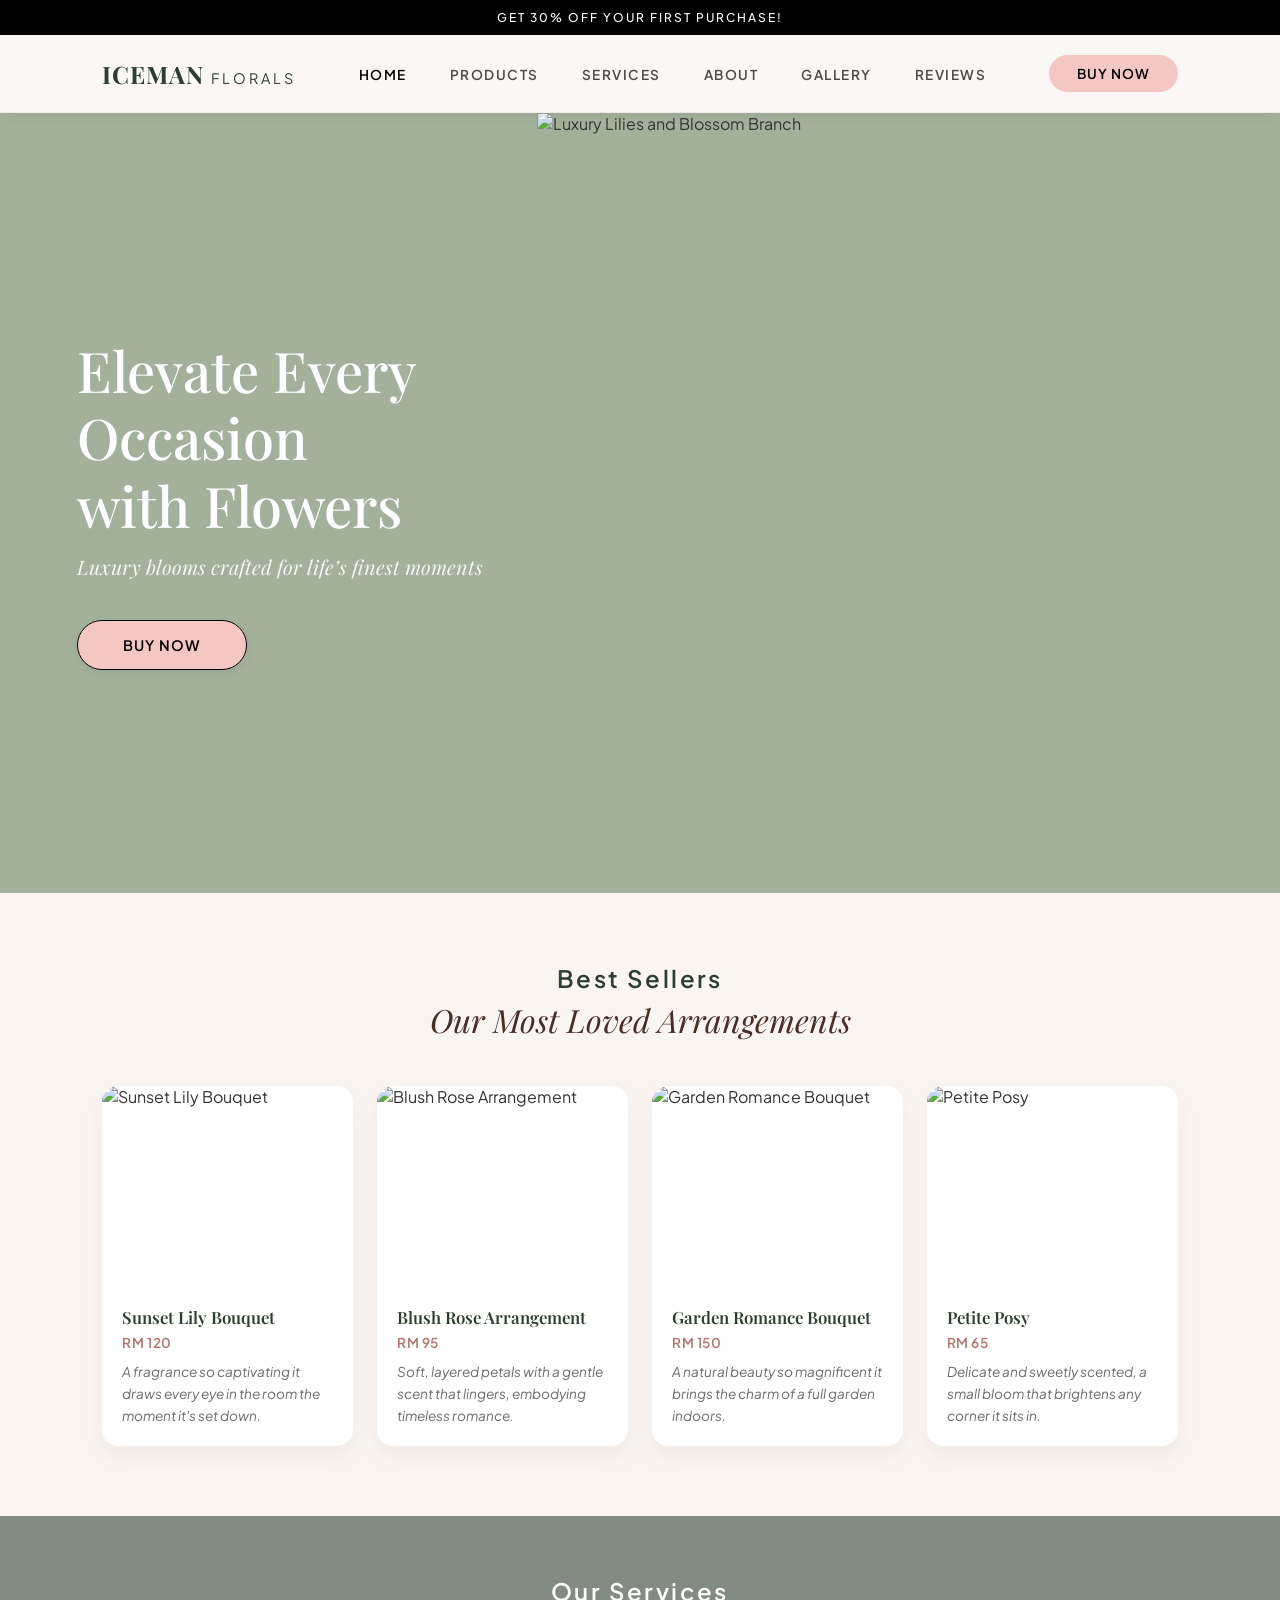
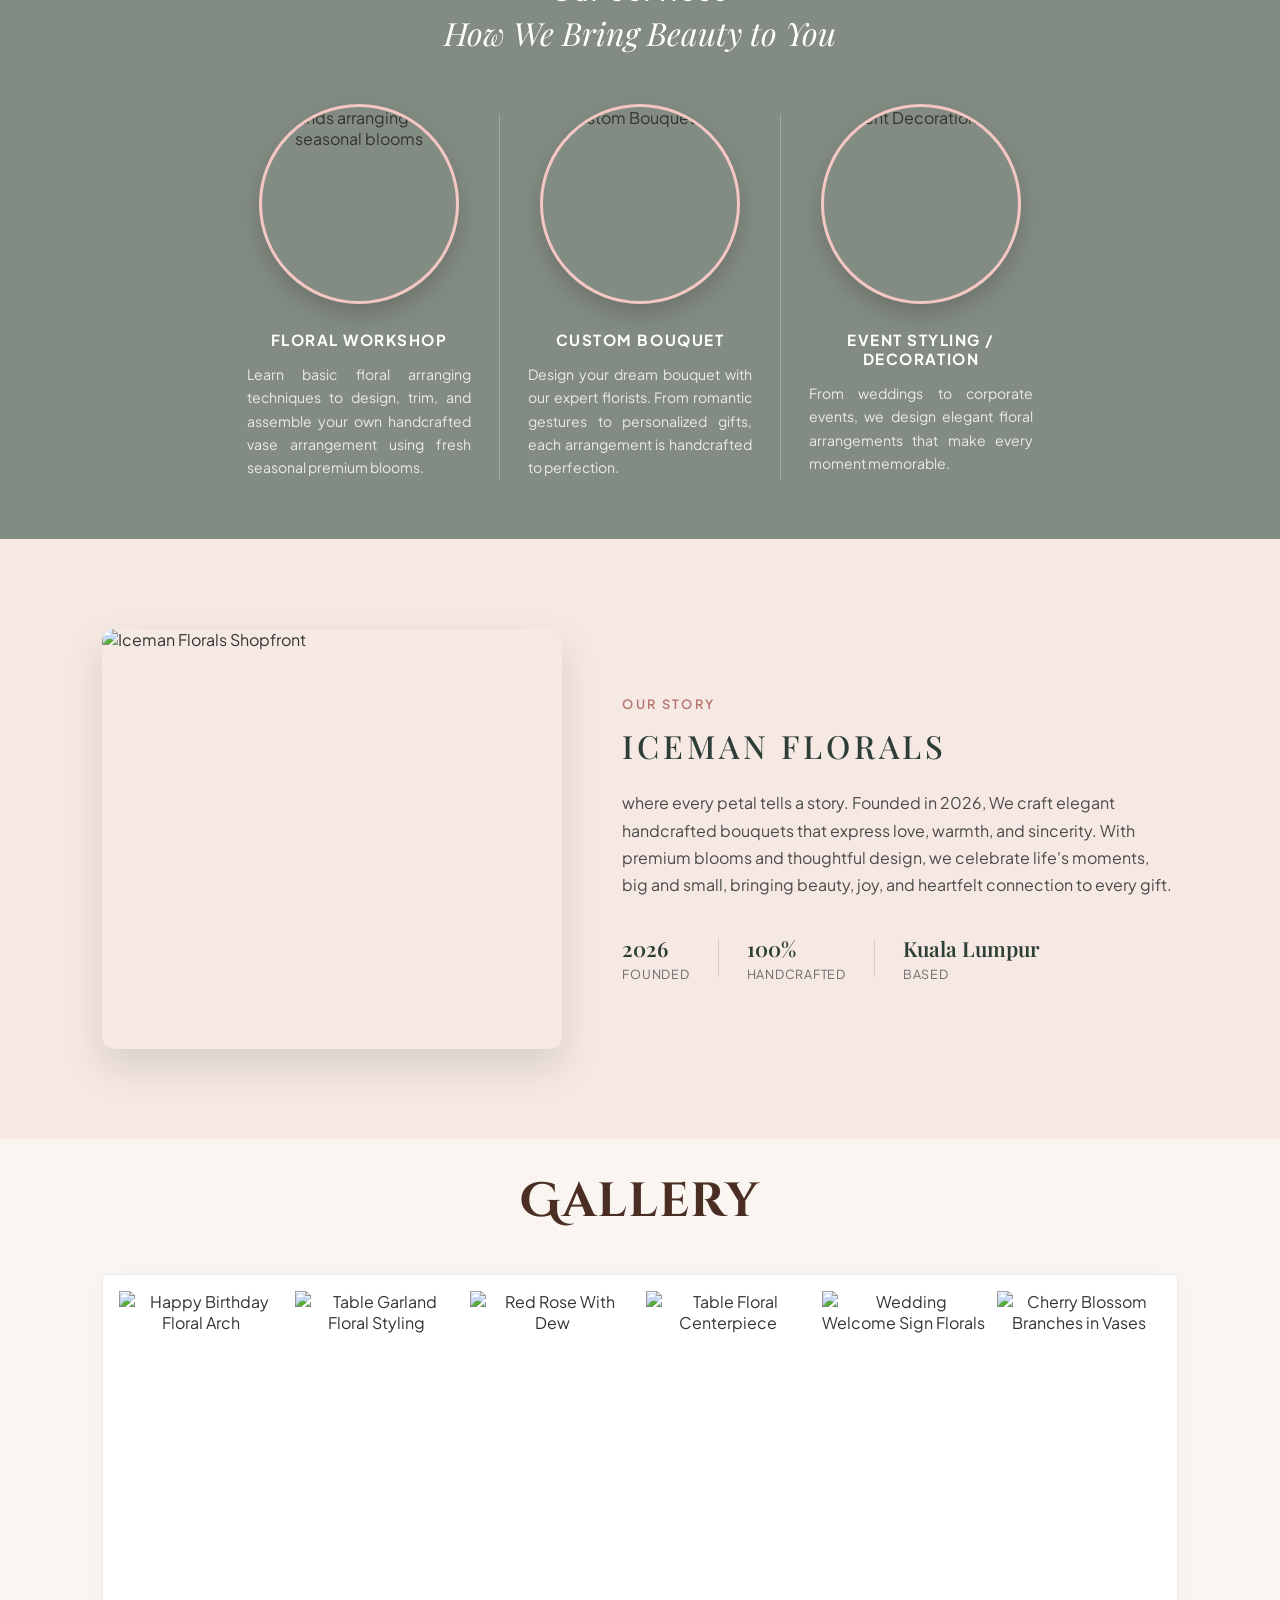
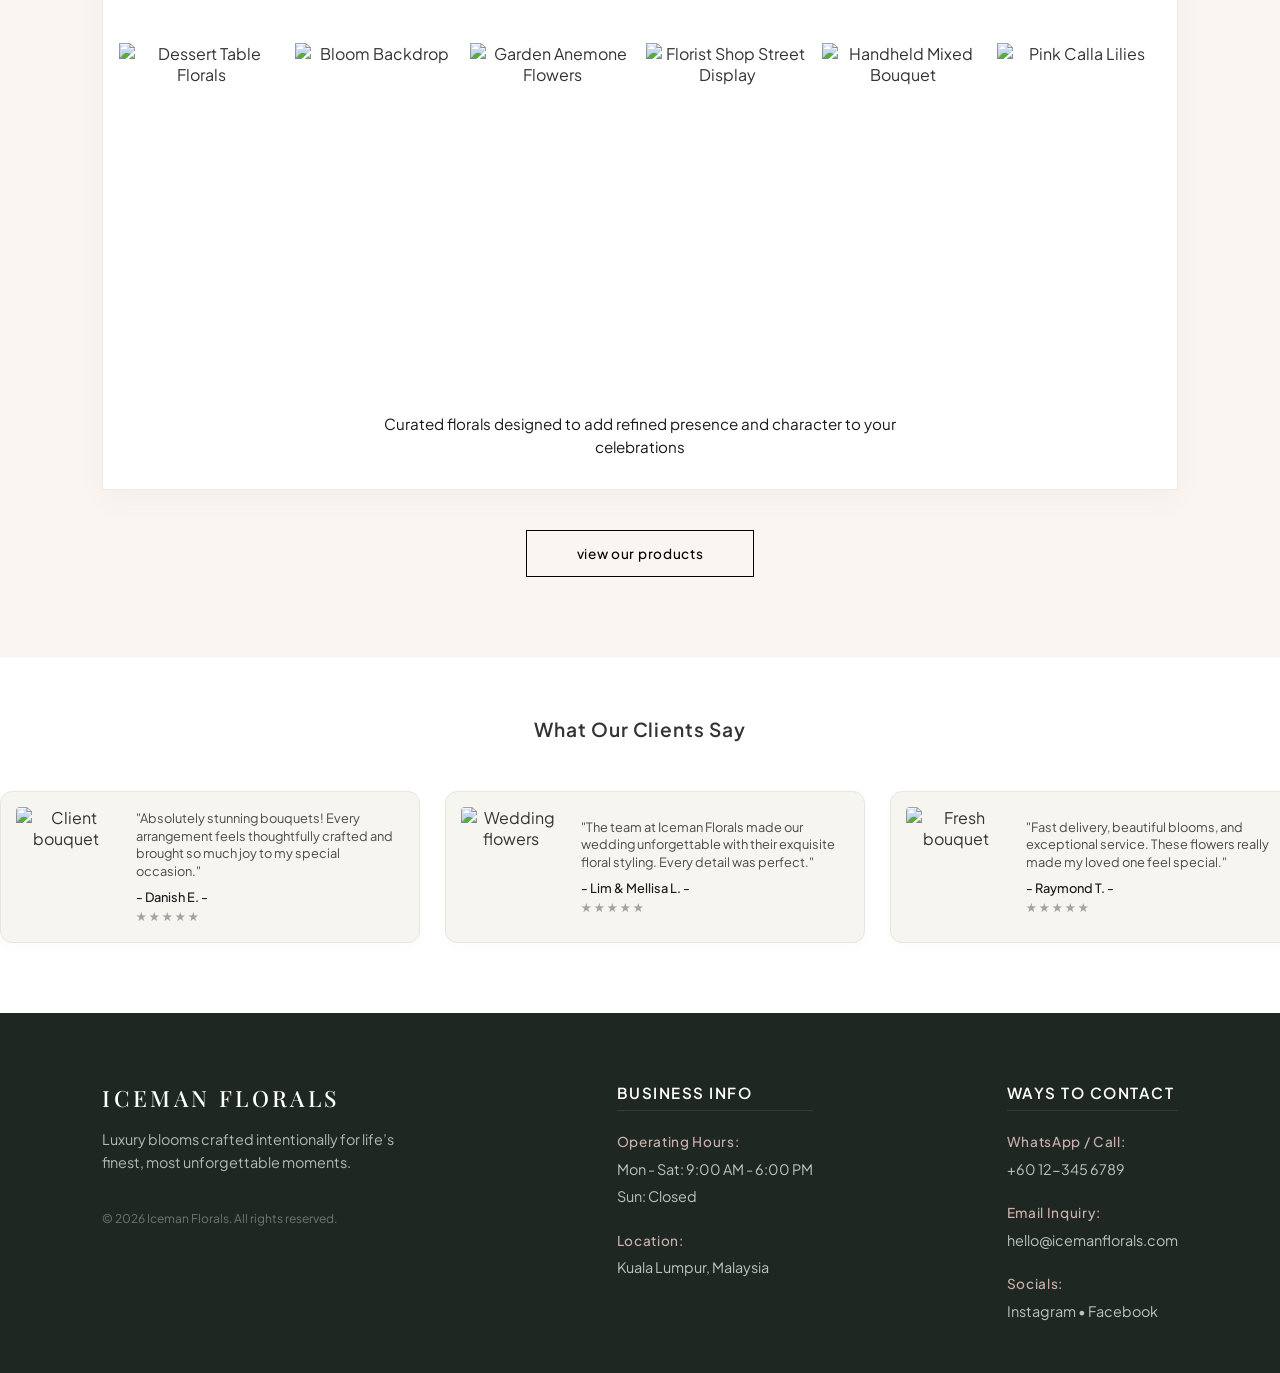
==== index.html @ c120567f "Add files via upload" ====
<!DOCTYPE html>
<html lang="en">
<head>
  <meta charset="UTF-8">
  <meta name="viewport" content="width=device-width, initial-scale=1.0">
  <title>Iceman Florals</title>
  <link rel="preconnect" href="https://fonts.googleapis.com">
  <link rel="preconnect" href="https://fonts.gstatic.com" crossorigin>
  <link href="https://fonts.googleapis.com/css2?family=Playfair+Display:ital,wght@0,400..900;1,400..900&family=Plus+Jakarta+Sans:wght@300;400;500;600&display=swap" rel="stylesheet">
  <link rel="stylesheet" href="style.css">
</head>
<body>


  <div class="site-header-wrap">
      <div class="announcement-bar">
         GET 30% OFF YOUR FIRST PURCHASE!
      </div>


      <header class="main-header">
          <div class="logo">
              <a href="#">ICEMAN <span class="logo-sub">FLORALS</span></a>
          </div>
       <nav class="nav-links">
   <a href="#" class="active">HOME</a>
   <a href="product.html">PRODUCTS</a>
   <a href="booking.html">SERVICES</a> <a href="#about">ABOUT</a>
   <a href="#gallery">GALLERY</a>
   <a href="#reviews">REVIEWS</a>
</nav>
          <div class="header-actions">
              <a href="https://wa.me/60123456789?text=Hi%20Iceman%20Florals%2C%20I%27d%20like%20to%20place%20an%20order." target="_blank" class="btn-nav">BUY NOW</a>
          </div>
      </header>
  </div>


  <section class="hero-section">
      <div class="hero-content">
          <h1>Elevate Every Occasion <br>with Flowers</h1>
          <p>Luxury blooms crafted for life’s finest moments</p>
          <a href="https://wa.me/60123456789?text=Hi%20Iceman%20Florals%2C%20I%27d%20like%20to%20place%20an%20order." target="_blank" class="btn-hero">BUY NOW</a>
      </div>
      <div class="hero-image">
          <img src="https://plus.unsplash.com/premium_photo-1713823799895-bddbbf670531?q=80&w=2070&auto=format&fit=crop&ixlib=rb-4.1.0&ixid=M3wxMjA3fDB8MHxwaG90by1wYWdlfHx8fGVufDB8fHx8fA%3D%3D" alt="Luxury Lilies and Blossom Branch" class="hero-slide active">
          <img src="https://images.unsplash.com/photo-1457089328109-e5d9bd499191?q=80&w=2070&auto=format&fit=crop&ixlib=rb-4.1.0" alt="Moody Luxury Bouquet" class="hero-slide">
          <img src="https://images.unsplash.com/photo-1495231916356-a86217efff12?q=80&w=2070&auto=format&fit=crop&ixlib=rb-4.1.0" alt="Elegant White Rose" class="hero-slide">
          <img src="https://images.unsplash.com/photo-1490312278390-ab64016e0aa9?q=80&w=2070&auto=format&fit=crop&ixlib=rb-4.1.0" alt="Cherry Blossom Branches in Vases" class="hero-slide">
      </div>
  </section>


  <section class="bestsellers-section" id="best-sellers">
      <div class="bestsellers-header">
          <h3>Best Sellers</h3>
          <p>Our Most Loved Arrangements</p>
      </div>


      <div class="bestsellers-grid">


          <div class="product-card">
              <div class="product-image">
                  <img src="https://images.unsplash.com/photo-1561181286-d3fee7d55364?q=80&w=1200&auto=format&fit=crop&ixlib=rb-4.1.0" alt="Sunset Lily Bouquet">
              </div>
              <div class="product-info">
                  <h4>Sunset Lily Bouquet</h4>
                  <p class="product-price">RM 120</p>
                  <p class="product-desc">A fragrance so captivating it draws every eye in the room the moment it's set down.</p>
              </div>
          </div>


          <div class="product-card">
              <div class="product-image">
                  <img src="https://images.unsplash.com/photo-1455659817273-f96807779a8a?q=80&w=1200&auto=format&fit=crop&ixlib=rb-4.1.0" alt="Blush Rose Arrangement">
              </div>
              <div class="product-info">
                  <h4>Blush Rose Arrangement</h4>
                  <p class="product-price">RM 95</p>
                  <p class="product-desc">Soft, layered petals with a gentle scent that lingers, embodying timeless romance.</p>
              </div>
          </div>


          <div class="product-card">
              <div class="product-image">
                  <img src="https://images.unsplash.com/photo-1525310072745-f49212b5ac6d?q=80&w=1200&auto=format&fit=crop&ixlib=rb-4.1.0" alt="Garden Romance Bouquet">
              </div>
              <div class="product-info">
                  <h4>Garden Romance Bouquet</h4>
                  <p class="product-price">RM 150</p>
                  <p class="product-desc">A natural beauty so magnificent it brings the charm of a full garden indoors.</p>
              </div>
          </div>


          <div class="product-card">
              <div class="product-image">
                  <img src="https://images.unsplash.com/photo-1518895949257-7621c3c786d7?q=80&w=1200&auto=format&fit=crop&ixlib=rb-4.1.0" alt="Petite Posy">
              </div>
              <div class="product-info">
                  <h4>Petite Posy</h4>
                  <p class="product-price">RM 65</p>
                  <p class="product-desc">Delicate and sweetly scented, a small bloom that brightens any corner it sits in.</p>
              </div>
          </div>


      </div>
  </section>


  <section class="services-section" id="services">
      <div class="services-header">
          <h3>Our Services</h3>
          <p>How We Bring Beauty to You</p>
      </div>


      <div class="services-container">
          <div class="service-item">
              <div class="service-circle">
                  <img src="https://images.unsplash.com/photo-1561181286-d3fee7d55364?auto=format&fit=crop&w=600&q=80" alt="Hands arranging fresh seasonal blooms ">
              </div>
              <h4>Floral Workshop</h4>
              <p>Learn basic floral arranging techniques to design, trim, and assemble your own handcrafted vase arrangement using fresh seasonal premium blooms.</p>
          </div>


          <div class="service-divider"></div>


          <div class="service-item">
              <div class="service-circle">
                  <img src="https://plus.unsplash.com/premium_photo-1674986176267-11b07fb3424d?q=80&w=2071&auto=format&fit=crop&ixlib=rb-4.1.0&ixid=M3wxMjA3fDB8MHxwaG90by1wYWdlfHx8fGVufDB8fHx8fA%3D%3D" alt="Custom Bouquet Icon">
              </div>
              <h4>CUSTOM BOUQUET</h4>
              <p>Design your dream bouquet with our expert florists. From romantic gestures to personalized gifts, each arrangement is handcrafted to perfection.</p>
          </div>


          <div class="service-divider"></div>


          <div class="service-item">
              <div class="service-circle">
                  <img src="https://images.unsplash.com/photo-1644135129271-e80c8c673511?q=80&w=2070&auto=format&fit=crop&ixlib=rb-4.1.0&ixid=M3wxMjA3fDB8MHxwaG90by1wYWdlfHx8fGVufDB8fHx8fA%3D%3D" alt="Event Decoration Icon">
              </div>
              <h4>EVENT STYLING / DECORATION</h4>
              <p>From weddings to corporate events, we design elegant floral arrangements that make every moment memorable.</p>
          </div>
      </div>
  </section>


  <section class="story-section" id="about">
      <div class="story-container">
          <div class="story-image">
              <img src="https://images.unsplash.com/photo-1487070183336-b863922373d4?q=80&w=1000&auto=format&fit=crop&ixlib=rb-4.1.0" alt="Iceman Florals Shopfront">
          </div>


          <div class="story-content">
              <p class="story-eyebrow">Our Story</p>
              <h2>ICEMAN FLORALS</h2>
              <p class="story-text">
                  where every petal tells a story. Founded in 2026, We craft elegant handcrafted bouquets that express love, warmth, and sincerity. With premium blooms and thoughtful design, we celebrate life's moments, big and small, bringing beauty, joy, and heartfelt connection to every gift.
              </p>


              <div class="story-stats">
                  <div class="story-stat">
                      <h5>2026</h5>
                      <p>Founded</p>
                  </div>
                  <div class="story-stat-divider"></div>
                  <div class="story-stat">
                      <h5>100%</h5>
                      <p>Handcrafted</p>
                  </div>
                  <div class="story-stat-divider"></div>
                  <div class="story-stat">
                      <h5>Kuala Lumpur</h5>
                      <p>Based</p>
                  </div>
              </div>
          </div>
      </div>
  </section>


  <section class="gallery-section" id="gallery">
      <h3>Gallery</h3>
   
      <div class="gallery-frame">
          <div class="gallery-grid">
              <div class="gallery-item">
                  <img src="https://plus.unsplash.com/premium_photo-1701185990077-7d6a64c69272?q=80&w=988&auto=format&fit=crop&ixlib=rb-4.1.0&ixid=M3wxMjA3fDB8MHxwaG90by1wYWdlfHx8fGVufDB8fHx8fA%3D%3D" alt="Happy Birthday Floral Arch">
                  <div class="gallery-caption"><span>Birthday Occasion</span></div>
              </div>
           
              <div class="gallery-item">
                  <img src="https://plus.unsplash.com/premium_photo-1675444557955-80132d68b8c0?q=80&w=988&auto=format&fit=crop&ixlib=rb-4.1.0&ixid=M3wxMjA3fDB8MHxwaG90by1wYWdlfHx8fGVufDB8fHx8fA%3D%3D" alt="Table Garland Floral Styling">
                  <div class="gallery-caption"><span>Wedding Reception</span></div>
              </div>


              <div class="gallery-item">
                  <img src="https://images.unsplash.com/photo-1496062031456-07b8f162a322?q=80&w=988&auto=format&fit=crop&ixlib=rb-4.1.0" alt="Red Rose With Dew">
                  <div class="gallery-caption"><span>Romantic Gesture</span></div>
              </div>


              <div class="gallery-item">
                  <img src="https://plus.unsplash.com/premium_photo-1670291474266-6b4bc5d6016f?q=80&w=988&auto=format&fit=crop&ixlib=rb-4.1.0&ixid=M3wxMjA3fDB8MHxwaG90by1wYWdlfHx8fGVufDB8fHx8fA%3D%3D" alt="Table Floral Centerpiece">
                  <div class="gallery-caption"><span>Table Centerpiece</span></div>
              </div>


              <div class="gallery-item">
                  <img src="https://images.unsplash.com/photo-1681830263999-c4b2cad21432?q=80&w=987&auto=format&fit=crop&ixlib=rb-4.1.0&ixid=M3wxMjA3fDB8MHxwaG90by1wYWdlfHx8fGVufDB8fHx8fA%3D%3D" alt="Wedding Welcome Sign Florals">
                  <div class="gallery-caption"><span>Wedding Welcome</span></div>
              </div>


              <div class="gallery-item">
                  <img src="https://images.unsplash.com/photo-1490312278390-ab64016e0aa9?q=80&w=988&auto=format&fit=crop&ixlib=rb-4.1.0" alt="Cherry Blossom Branches in Vases">
                  <div class="gallery-caption"><span>Home Styling</span></div>
              </div>


              <div class="gallery-item">
                  <img src="https://images.unsplash.com/photo-1679771071848-f983dfd99b8b?q=80&w=988&auto=format&fit=crop&ixlib=rb-4.1.0&ixid=M3wxMjA3fDB8MHxwaG90by1wYWdlfHx8fGVufDB8fHx8fA%3D%3D" alt="Dessert Table Florals">
                  <div class="gallery-caption"><span>Dessert Table</span></div>
              </div>
           
              <div class="gallery-item">
                  <img src="https://images.unsplash.com/photo-1684784702177-2a81506d522f?q=80&w=987&auto=format&fit=crop&ixlib=rb-4.1.0&ixid=M3wxMjA3fDB8MHxwaG90by1wYWdlfHx8fGVufDB8fHx8fA%3D%3D" alt="Bloom Backdrop">
                  <div class="gallery-caption"><span>Photo Backdrop</span></div>
              </div>


              <div class="gallery-item">
                  <img src="https://images.unsplash.com/photo-1463554050456-f2ed7d3fec09?q=80&w=988&auto=format&fit=crop&ixlib=rb-4.1.0" alt="Garden Anemone Flowers">
                  <div class="gallery-caption"><span>Garden Bouquet</span></div>
              </div>


              <div class="gallery-item">
                  <img src="https://images.unsplash.com/photo-1487070183336-b863922373d4?q=80&w=988&auto=format&fit=crop&ixlib=rb-4.1.0" alt="Florist Shop Street Display">
                  <div class="gallery-caption"><span>Our Flower Shop</span></div>
              </div>


              <div class="gallery-item">
                  <img src="https://images.unsplash.com/photo-1487530811176-3780de880c2d?q=80&w=988&auto=format&fit=crop&ixlib=rb-4.1.0" alt="Handheld Mixed Bouquet">
                  <div class="gallery-caption"><span>Bridal Bouquet</span></div>
              </div>


              <div class="gallery-item">
                  <img src="https://images.unsplash.com/photo-1469259943454-aa100abba749?q=80&w=988&auto=format&fit=crop&ixlib=rb-4.1.0" alt="Pink Calla Lilies">
                  <div class="gallery-caption"><span>Elegant Lilies</span></div>
              </div>
          </div>


          <div class="gallery-banner">
              <p>Curated florals designed to add refined presence and character to your celebrations</p>
          </div>
      </div>


      <div class="gallery-action">
          <a href="product.html" class="btn-gallery">view our products</a>
      </div>
  </section>


  <section class="testimonials-section" id="reviews">
      <h3>What Our Clients Say</h3>
   
      <div class="carousel-container">
       
          <div class="testimonial-card">
              <div class="testimonial-img">
                  <img src="https://plus.unsplash.com/premium_photo-1677005526852-30d59b15ff30?q=80&w=987&auto=format&fit=crop&ixlib=rb-4.1.0&ixid=M3wxMjA3fDB8MHxwaG90by1wYWdlfHx8fGVufDB8fHx8fA%3D%3D" alt="Client bouquet">
              </div>
              <div class="testimonial-content">
                  <p class="review-text">"Absolutely stunning bouquets! Every arrangement feels thoughtfully crafted and brought so much joy to my special occasion."</p>
                  <p class="client-name">- Danish E. -</p>
                  <div class="stars">★★★★★</div>
              </div>
          </div>


          <div class="testimonial-card">
              <div class="testimonial-img">
                  <img src="https://plus.unsplash.com/premium_photo-1664297808302-848f7728a34a?q=80&w=987&auto=format&fit=crop&ixlib=rb-4.1.0&ixid=M3wxMjA3fDB8MHxwaG90by1wYWdlfHx8fGVufDB8fHx8fA%3D%3D" alt="Wedding flowers">
              </div>
              <div class="testimonial-content">
                  <p class="review-text">"The team at Iceman Florals made our wedding unforgettable with their exquisite floral styling. Every detail was perfect."</p>
                  <p class="client-name">- Lim & Mellisa L. -</p>
                  <div class="stars">★★★★★</div>
              </div>
          </div>


          <div class="testimonial-card">
              <div class="testimonial-img">
                  <img src="https://images.unsplash.com/photo-1655744348513-7e48315b7769?q=80&w=967&auto=format&fit=crop&ixlib=rb-4.1.0&ixid=M3wxMjA3fDB8MHxwaG90by1wYWdlfHx8fGVufDB8fHx8fA%3D%3D" alt="Fresh bouquet">
              </div>
              <div class="testimonial-content">
                  <p class="review-text">"Fast delivery, beautiful blooms, and exceptional service. These flowers really made my loved one feel special."</p>
                  <p class="client-name">- Raymond T. -</p>
                  <div class="stars">★★★★★</div>
              </div>
          </div>


          <div class="testimonial-card">
              <div class="testimonial-img">
                  <img src="https://plus.unsplash.com/premium_photo-1661759636206-2364b4c5a38c?q=80&w=987&auto=format&fit=crop&ixlib=rb-4.1.0&ixid=M3wxMjA3fDB8MHxwaG90by1wYWdlfHx8fGVufDB8fHx8fA%3D%3D" alt="Client bouquet">
              </div>
              <div class="testimonial-content">
                  <p class="review-text">"Exceeded all expectations. Exceptional design and the fragrance lasted for over a week!"</p>
                  <p class="client-name">- Sarah M. -</p>
                  <div class="stars">★★★★★</div>
              </div>
          </div>


      </div>


  </section>


  <footer class="main-footer">
      <div class="footer-container">
       
          <div class="footer-col brand-info">
              <h3>ICEMAN FLORALS</h3>
              <p>Luxury blooms crafted intentionally for life’s finest, most unforgettable moments.</p>
              <p class="copyright">&copy; 2026 Iceman Florals. All rights reserved.</p>
          </div>


          <div class="footer-col vertical-info">
              <h4>Business Info</h4>
              <ul>
                  <li><strong>Operating Hours:</strong></li>
                  <li>Mon - Sat: 9:00 AM - 6:00 PM</li>
                  <li>Sun: Closed</li>
                  <li class="info-spacer"><strong>Location:</strong></li>
                  <li>Kuala Lumpur, Malaysia</li>
              </ul>
          </div>


          <div class="footer-col vertical-info">
              <h4>Ways to Contact</h4>
              <ul>
                  <li><strong>WhatsApp / Call:</strong></li>
                  <li><a href="tel:+60123456789">+60 12-345 6789</a></li>
                  <li class="info-spacer"><strong>Email Inquiry:</strong></li>
                  <li><a href="mailto:hello@icemanflorals.com">hello@icemanflorals.com</a></li>
                  <li class="info-spacer"><strong>Socials:</strong></li>
                  <li><a href="https://www.instagram.com" target="_blank">Instagram</a> &bull; <a href="https://web.facebook.com/?_rdc=1&_rdr" target="_blank">Facebook</a></li>
              </ul>
          </div>


      </div>
  </footer>


  <script>
      (function () {
        
          var SLIDE_DISPLAY_TIME = 3000;  
          var SLIDE_FADE_TIME = 800;      


          var slides = document.querySelectorAll('.hero-slide');
          var current = 0;


          slides.forEach(function (slide) {
              slide.style.transitionDuration = (SLIDE_FADE_TIME / 1000) + 's';
          });


          if (slides.length > 1) {
              setInterval(function () {
                  slides[current].classList.remove('active');
                  current = (current + 1) % slides.length;
                  slides[current].classList.add('active');
              }, SLIDE_DISPLAY_TIME);
          }
      })();
  </script>


</body>
</html>
---- style.css ----
@import url('https://fonts.googleapis.com/css2?family=Cinzel+Decorative:wght@700;900&display=swap');


* {
  margin: 0;
  padding: 0;
  box-sizing: border-box;
}


html {
  scroll-behavior: smooth;
}


section[id] {
  scroll-margin-top: 110px;
}


body {
  font-family: 'Plus Jakarta Sans', sans-serif;
  background-color: #FBF7F4;
  color: #333333;
  overflow-x: hidden;
}


.site-header-wrap {
  position: sticky;
  top: 0;
  z-index: 1000;
  box-shadow: 0 2px 12px rgba(0, 0, 0, 0.06);
}

.announcement-bar {
  background-color: #000000;
  color: #FFFFFF;
  text-align: center;
  padding: 10px 20px;
  font-size: 0.75rem;
  font-weight: 500;
  letter-spacing: 2px;
}


.main-header {
  background-color: #FBF7F4;
  display: flex;
  justify-content: space-between;
  align-items: center;
  padding: 20px 8%;
  border-bottom: 1px solid rgba(0, 0, 0, 0.05);
}


.logo a {
  font-family: 'Playfair Display', serif;
  font-size: 1.5rem;
  font-weight: 700;
  color: #2C3E35;
  text-decoration: none;
  letter-spacing: 1px;
}


.logo-sub {
  font-family: 'Plus Jakarta Sans', sans-serif;
  font-size: 0.9rem;
  font-weight: 400;
  letter-spacing: 3px;
}


.nav-links a {
  text-decoration: none;
  color: #4A4A4A;
  font-size: 0.85rem;
  font-weight: 600;
  letter-spacing: 1.5px;
  margin: 0 20px;
  transition: color 0.3s ease;
}


.nav-links a:hover,
.nav-links a.active {
  color: #000000;
}


.btn-nav {
  display: inline-block;
  text-decoration: none;
  background-color: #F4C7C3;
  color: #000000;
  padding: 10px 28px;
  border-radius: 20px;
  font-size: 0.85rem;
  font-weight: 600;
  letter-spacing: 1px;
  transition: transform 0.2s ease, background-color 0.2s ease;
}


.btn-nav:hover {
  background-color: #EBAAA4;
  transform: translateY(-1px);
}


.hero-section {
  background-color: #A3B19B;
  height: calc(100vh - 120px);
  min-height: 500px;
  display: flex;
  align-items: center;
  justify-content: space-between;
  padding-left: 6%;
  position: relative;
  overflow: hidden;
}


.hero-content {
  max-width: 460px;  
  color: #FFFFFF;
  z-index: 2;
}


.hero-content h1 {
  font-family: 'Playfair Display', serif;
  font-size: 3.5rem;
  font-weight: 500;
  line-height: 1.2;
  margin-bottom: 15px;
}


.hero-content p {
  font-family: 'Playfair Display', serif;
  font-style: italic;
  font-size: 1.25rem;
  opacity: 0.9;
  margin-bottom: 40px;
}


.btn-hero {
  display: inline-block;
  text-decoration: none;
  background-color: #F4C7C3;
  color: #000000;
  padding: 15px 45px;
  border-radius: 25px;
  border: 1px solid #000000;
  font-size: 0.9rem;
  font-weight: 600;
  letter-spacing: 1px;
  box-shadow: 0px 4px 10px rgba(0, 0, 0, 0.05);
  transition: all 0.2s ease;
}


.btn-hero:hover {
  background-color: #EBAAA4;
  transform: translateY(-2px);
  box-shadow: 0px 6px 15px rgba(0, 0, 0, 0.1);
}



.hero-image {
  height: 100%;         
  align-self: flex-start;
  width: auto;
  flex-grow: 1;       
  margin-left: 0px;  
  position: relative;
  overflow: hidden;
}


.hero-slide {
  position: absolute;
  top: 0;
  left: 0;
  height: 100%;
  width: 100%;
  object-fit: cover;
  object-position: center center;
  pointer-events: none;
  opacity: 0;
  transition: opacity 0.8s ease-in-out;
}


.hero-slide.active {
  opacity: 1;
}


@media (max-width: 992px) {
  .hero-section {
      flex-direction: column;
      justify-content: center;
      text-align: center;
      padding: 40px 8% 0 8%;
  }
  .hero-image {
      width: 100%;
      height: 45%;
      margin-top: 30px;
  }
  .hero-content h1 {
      font-size: 2.5rem;
  }
}



.bestsellers-section {
  background-color: #FAF5F0;
  padding: 70px 8%;
  text-align: center;
}


.bestsellers-header h3 {
  font-size: 1.5rem;
  font-weight: 600;
  letter-spacing: 0.1em;
  margin-bottom: 5px;
  color: #2C3E35;
}


.bestsellers-header p {
  font-family: 'Playfair Display', serif;
  font-size: 2rem;
  font-style: italic;
  margin-bottom: 45px;
  color: #4A2E24;
}


.bestsellers-grid {
  max-width: 1100px;
  margin: 0 auto;
  display: grid;
  grid-template-columns: repeat(4, 1fr);
  gap: 24px;
}


.product-card {
  background-color: #FFFFFF;
  border-radius: 16px;
  overflow: hidden;
  text-align: left;
  box-shadow: 0 10px 25px rgba(0, 0, 0, 0.05);
  transition: transform 0.3s ease;
}


.product-card:hover {
  transform: translateY(-5px);
}


.product-image {
  width: 100%;
  height: 200px;
  overflow: hidden;
}


.product-image img {
  width: 100%;
  height: 100%;
  object-fit: cover;
}


.product-info {
  padding: 20px;
}


.product-info h4 {
  font-family: 'Playfair Display', serif;
  font-size: 1.05rem;
  font-weight: 600;
  color: #2C3E2D;
  margin-bottom: 6px;
}


.product-price {
  font-size: 0.85rem;
  font-weight: 600;
  color: #B5746C;
  letter-spacing: 0.04em;
  margin-bottom: 10px;
}


.product-desc {
  font-size: 0.85rem;
  line-height: 1.6;
  color: #6B6B6B;
  font-style: italic;
}


@media (max-width: 992px) {
  .bestsellers-grid {
      grid-template-columns: repeat(2, 1fr);
  }
}


@media (max-width: 600px) {
  .bestsellers-grid {
      grid-template-columns: 1fr;
  }
}



.services-section {
  background-color: #838C82;
  padding: 60px 8%;
  text-align: center;
}


.services-header {
  color: #FFFFFF;
}


.services-header h3 {
  font-size: 1.5rem;
  font-weight: 600;
  letter-spacing: 0.1em;
  margin-bottom: 5px;
  color: #FFFFFF;
}


.services-header p {
  font-family: 'Playfair Display', serif;
  font-size: 2rem;
  font-style: italic;
  margin-bottom: 50px;
  color: #FFFFFF;
}


.services-container {
  max-width: 1000px;
  margin: 0 auto;
  display: flex;
  align-items: flex-start;
  justify-content: center;
}


.service-item {
  flex: 1;
  max-width: 280px;
  padding: 0 28px;
}


.service-circle {
  width: 200px;
  height: 200px;
  margin: 0 auto 26px auto;
  border-radius: 50%;
  overflow: hidden;
  border: 3px solid #F4C7C3;
  box-shadow: 0 10px 22px rgba(0, 0, 0, 0.18);
  transition: transform 0.3s ease;
}


.service-item:hover .service-circle {
  transform: scale(1.06);
}


.service-circle img {
  width: 100%;
  height: 100%;
  object-fit: cover;
}


.service-item h4 {
  font-size: 0.95rem;
  font-weight: 700;
  letter-spacing: 0.1em;
  margin-bottom: 14px;
  color: #FFFFFF;
  text-transform: uppercase;
}


.service-item p {
  font-size: 0.88rem;
  line-height: 1.65;
  color: rgba(255, 255, 255, 0.82);
  text-align: justify;
}


.service-divider {
  width: 1px;
  align-self: stretch;
  background-color: rgba(255, 255, 255, 0.25);
  margin-top: 10px;
}


.story-section {
  background-color: #F6E9E4;
  padding: 90px 8%;
}


.story-container {
  max-width: 1100px;
  margin: 0 auto;
  display: flex;
  align-items: center;
  gap: 60px;
}


.story-image {
  flex: 1;
  max-width: 460px;
  height: 420px;
  border-radius: 13px;
  overflow: hidden;
  box-shadow: 0 18px 40px rgba(0, 0, 0, 0.12);
  flex-shrink: 0;
}


.story-image img {
  width: 100%;
  height: 100%;
  object-fit: cover;
}


.story-content {
  flex: 1;
  text-align: left;
}


.story-eyebrow {
  font-size: 0.8rem;
  font-weight: 600;
  letter-spacing: 0.18em;
  text-transform: uppercase;
  color: #B5746C;
  margin-bottom: 12px;
}


.story-section h2 {
  font-family: 'Playfair Display', serif;
  font-size: 2rem;
  font-weight: 500;
  letter-spacing: 0.12em;
  margin-bottom: 22px;
  color: #2C3E35;
}


.story-text {
  font-size: 1rem;
  line-height: 1.7;
  color: #4A4A4A;
  margin-bottom: 36px;
}


.story-stats {
  display: flex;
  align-items: center;
  gap: 28px;
}


.story-stat h5 {
  font-family: 'Playfair Display', serif;
  font-size: 1.3rem;
  font-weight: 600;
  color: #2C3E35;
  margin-bottom: 4px;
}


.story-stat p {
  font-size: 0.78rem;
  letter-spacing: 0.06em;
  text-transform: uppercase;
  color: #6B6B6B;
}


.story-stat-divider {
  width: 1px;
  height: 38px;
  background-color: rgba(0, 0, 0, 0.12);
}


@media (max-width: 900px) {
  .story-container {
      flex-direction: column;
      gap: 36px;
  }


  .story-image {
      width: 100%;
      max-width: 100%;
      height: 320px;
  }


  .story-content {
      text-align: center;
  }


  .story-stats {
      justify-content: center;
  }
}



.gallery-section {
  background-color: #FAF5F0;
  padding: 30px 8% 80px 8%;
  text-align: center;
}


.gallery-section h3 {
  font-family: 'Cinzel Decorative', serif;
  font-size: 3rem;
  font-weight: 700;
  letter-spacing: 0.02em;
  text-transform: capitalize;
  margin-bottom: 40px;
  color: #4A2E24;
}


.gallery-frame {
  background-color: #FFFFFF;
  max-width: 2000px;
  margin: 0 auto 40px auto;
  border: 1px solid rgba(0, 0, 0, 0.08);
  box-shadow: 0px 10px 30px rgba(0, 0, 0, 0.03);
  padding: 16px 16px 0 16px;
}



.gallery-grid {
  display: grid;
  grid-template-columns: repeat(6, 1fr);
  grid-auto-rows: 340px;
  gap: 12px;
}


.gallery-item {
  position: relative;
  overflow: hidden;
  cursor: pointer;
}


.gallery-item img {
  width: 100%;
  height: 100%;
  object-fit: cover;
  display: block;
  transition: filter 0.4s ease, transform 0.4s ease;
}



.gallery-item:hover img {
  filter: blur(3px) brightness(0.6);
  transform: scale(1.05);
}


.gallery-caption {
  position: absolute;
  inset: 0;
  display: flex;
  align-items: center;
  justify-content: center;
  opacity: 0;
  transition: opacity 0.4s ease;
  pointer-events: none;
  padding: 16px;
}


.gallery-item:hover .gallery-caption {
  opacity: 1;
}


.gallery-caption span {
  color: #FFFFFF;
  font-family: 'Playfair Display', serif;
  font-size: 1rem;
  font-style: italic;
  letter-spacing: 0.06em;
  text-align: center;
  padding: 10px 22px;
  border: 1px solid rgba(255, 255, 255, 0.7);
}


.gallery-banner {
  padding: 30px 40px;
  background-color: #FFFFFF;
  text-align: center;
}


.gallery-banner p {
  font-size: 0.95rem;
  line-height: 1.5;
  color: #1A1A1A;
  max-width: 600px;
  margin: 0 auto;
}


.gallery-action {
  margin-top: 20px;
}


.btn-gallery {
  display: inline-block;
  text-decoration: none;
  color: #000000;
  background-color: #FAF5F0;
  padding: 14px 50px;
  border: 1px solid #000000;
  font-size: 0.85rem;
  font-weight: 500;
  letter-spacing: 0.05em;
  transition: all 0.2s ease;
}


.btn-gallery:hover {
  background-color: #000000;
  color: #FFFFFF;
}



@media (max-width: 992px) {
  .gallery-grid {
      grid-template-columns: repeat(3, 1fr);
      grid-auto-rows: 260px;
  }
}


@media (max-width: 768px) {
  .gallery-frame {
      padding: 10px 10px 0 10px;
  }
  .gallery-grid {
      grid-template-columns: repeat(2, 1fr);
      grid-auto-rows: 240px;
  }


  .gallery-banner {
      padding: 20px 15px;
  }


  .gallery-banner p {
      font-size: 0.85rem;
  }
}


.testimonials-section {
  background-color: #FFFFFF;
  padding: 60px 0 40px 0;
  text-align: center;
}


.testimonials-section h3 {
  font-size: 1.2rem;
  font-weight: 600;
  letter-spacing: 0.05em;
  margin-bottom: 40px;
}


.carousel-container {
  display: flex;
  gap: 25px;
  overflow-x: auto;
  padding: 10px 8% 30px 14%;
  scroll-snap-type: x mandatory;
  scrollbar-width: none;
}


.carousel-container::-webkit-scrollbar {
  display: none;
}


.testimonial-card {
  background-color: #F7F5F0;
  border-radius: 12px;
  border: 1px solid #EAE6DF;
  display: flex;
  align-items: center;
  min-width: 420px;
  width: 420px;
  padding: 15px;
  scroll-snap-align: start;
  box-shadow: 0px 4px 12px rgba(0, 0, 0, 0.02);
}


.testimonial-img {
  width: 100px;
  height: 120px;
  flex-shrink: 0;
  border-radius: 4px;
  overflow: hidden;
}


.testimonial-img img {
  width: 100%;
  height: 100%;
  object-fit: cover;
}


.testimonial-content {
  padding-left: 20px;
  text-align: left;
}


.review-text {
  font-size: 0.8rem;
  line-height: 1.4;
  color: #4A4A4A;
  margin-bottom: 8px;
}


.client-name {
  font-size: 0.8rem;
  font-weight: 500;
  color: #1A1A1A;
  margin-bottom: 4px;
}


.stars {
  color: #A3A3A3;
  font-size: 0.75rem;
  letter-spacing: 2px;
}



@media (max-width: 768px) {
  .services-container {
      flex-direction: column;
      align-items: center;
  }


  .service-item {
      max-width: 320px;
      padding: 0 20px;
      text-align: center;
      margin-bottom: 10px;
  }


  .service-divider {
      width: 60%;
      height: 1px;
      align-self: center;
      margin: 30px 0;
  }


  .testimonial-card {
      min-width: 300px;
      width: 300px;
      flex-direction: column;
      text-align: center;
      padding: 20px;
  }


  .testimonial-content {
      padding-left: 0;
      margin-top: 15px;
      text-align: center;
  }
}



.main-footer {
  background-color: #1E2722;
  color: #E2ECE7;
  padding: 70px 8% 50px 8%;
  font-size: 0.9rem;
}


.footer-container {
  max-width: 1100px;
  margin: 0 auto;
  display: flex;
  justify-content: space-between;
  align-items: flex-start;
  gap: 40px;
}


.footer-col {
  display: flex;
  flex-direction: column;
}


.brand-info {
  max-width: 320px;
}


.brand-info h3 {
  font-family: 'Playfair Display', serif;
  font-size: 1.4rem;
  font-weight: 500;
  letter-spacing: 0.15em;
  color: #FFFFFF;
  margin-bottom: 15px;
}


.brand-info p {
  line-height: 1.6;
  opacity: 0.75;
}


.brand-info .copyright {
  margin-top: 35px;
  font-size: 0.75rem;
  opacity: 0.4;
}


.vertical-info h4 {
  font-size: 0.95rem;
  font-weight: 600;
  letter-spacing: 0.1em;
  text-transform: uppercase;
  color: #FFFFFF;
  margin-bottom: 20px;
  border-bottom: 1px solid rgba(255, 255, 255, 0.1);
  padding-bottom: 8px;
}


.vertical-info ul {
  list-style: none;
  display: flex;
  flex-direction: column;
  gap: 6px;
}


.vertical-info ul li {
  line-height: 1.5;
  opacity: 0.8;
}


.vertical-info ul li strong {
  color: #F7D4D1;
  font-weight: 500;
  font-size: 0.85rem;
  letter-spacing: 0.05em;
}


.vertical-info .info-spacer {
  margin-top: 16px;
}


.vertical-info a {
  color: #E2ECE7;
  text-decoration: none;
  transition: color 0.2s ease;
}


.vertical-info a:hover {
  color: #F7D4D1;
}



@media (max-width: 768px) {
  .footer-container {
      flex-direction: column;
      gap: 45px;
  }
  .brand-info {
      max-width: 100%;
  }


  .vertical-info h4 {
      margin-bottom: 12px;
  }


  .brand-info .copyright {
      margin-top: 20px;
  }
}
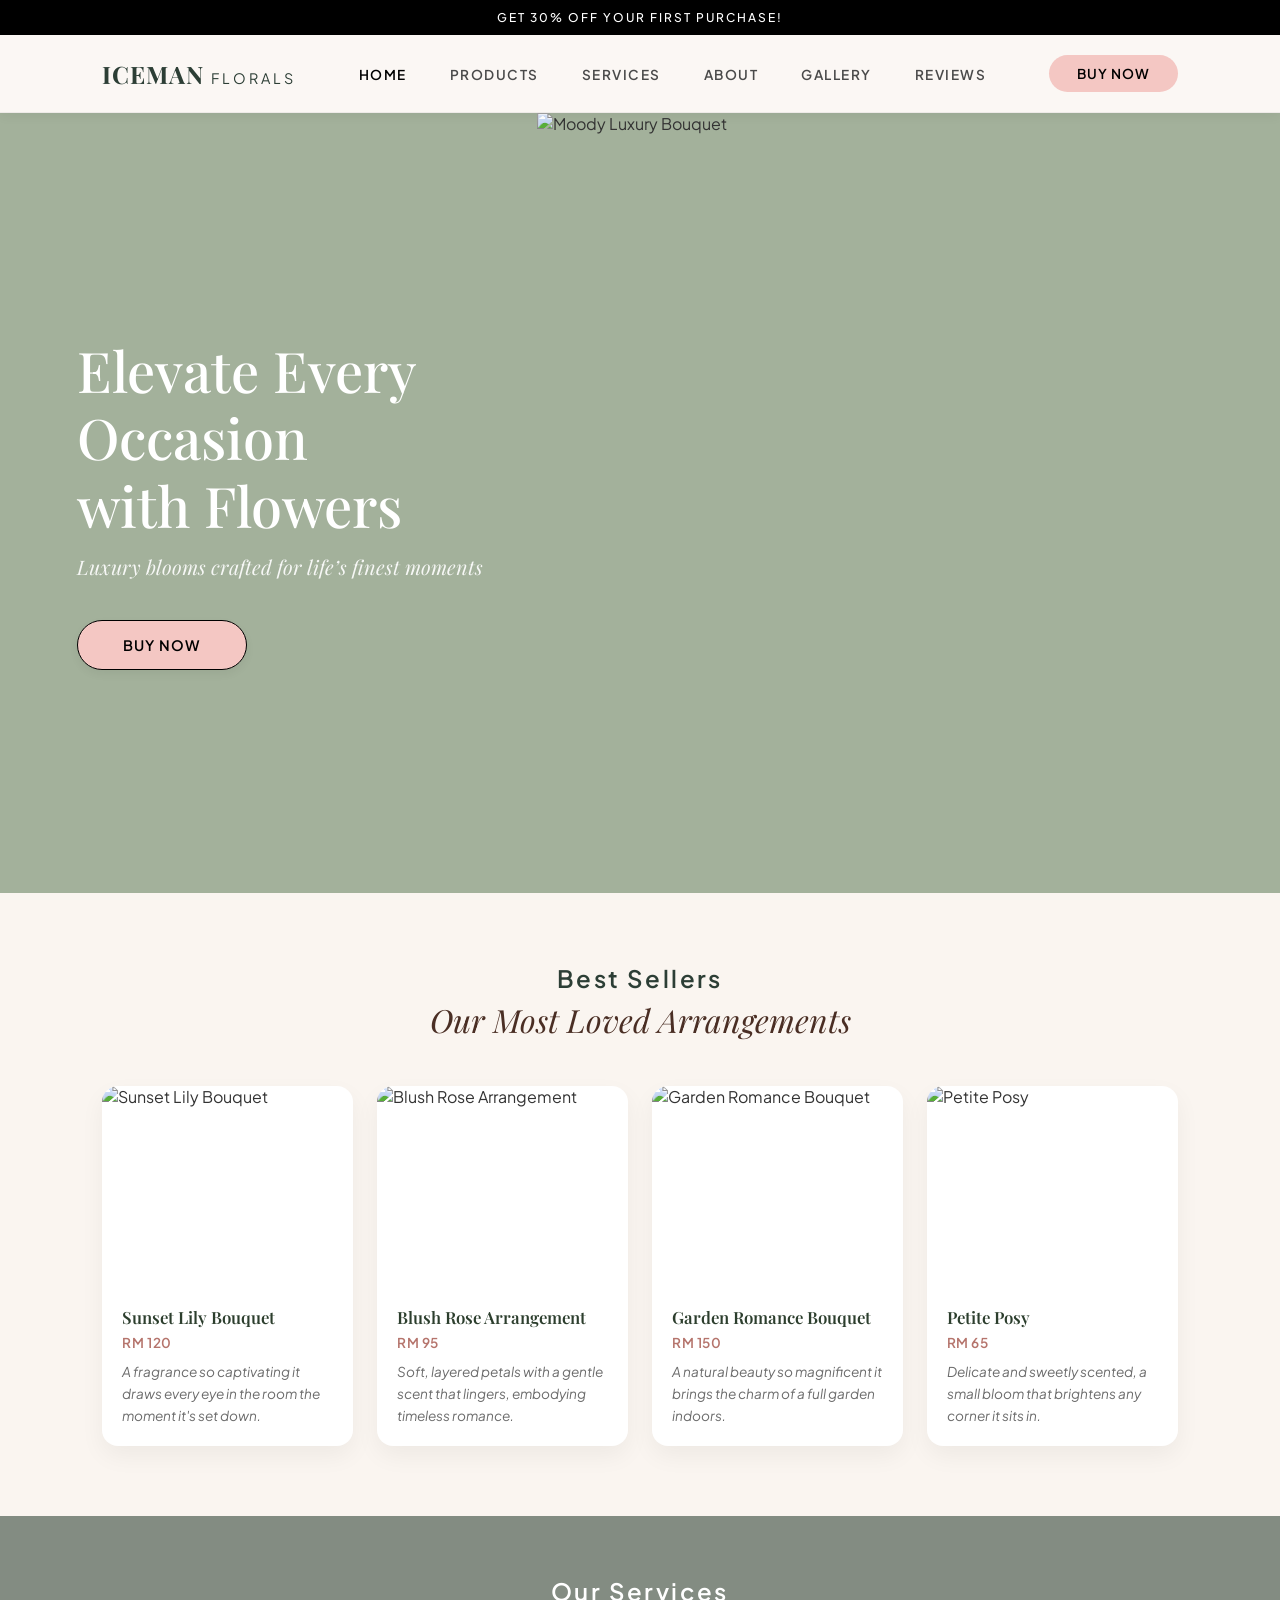
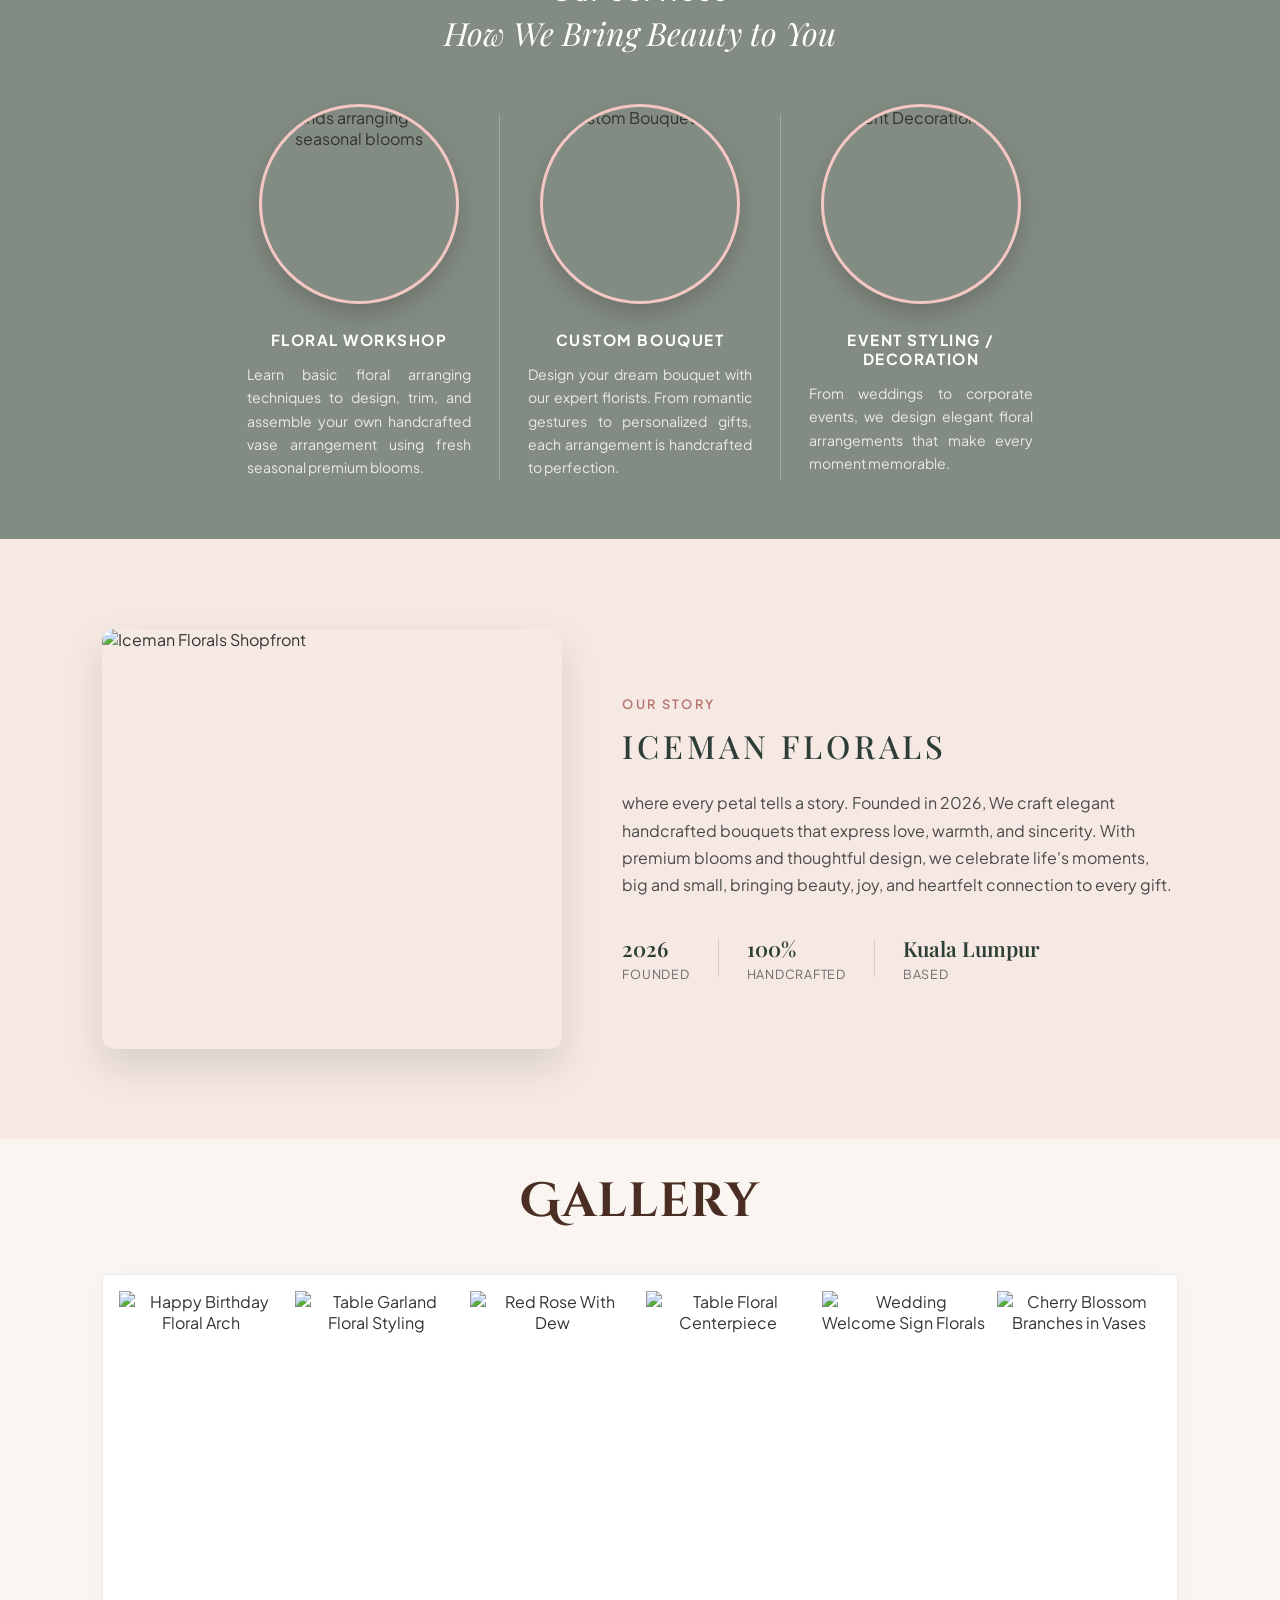
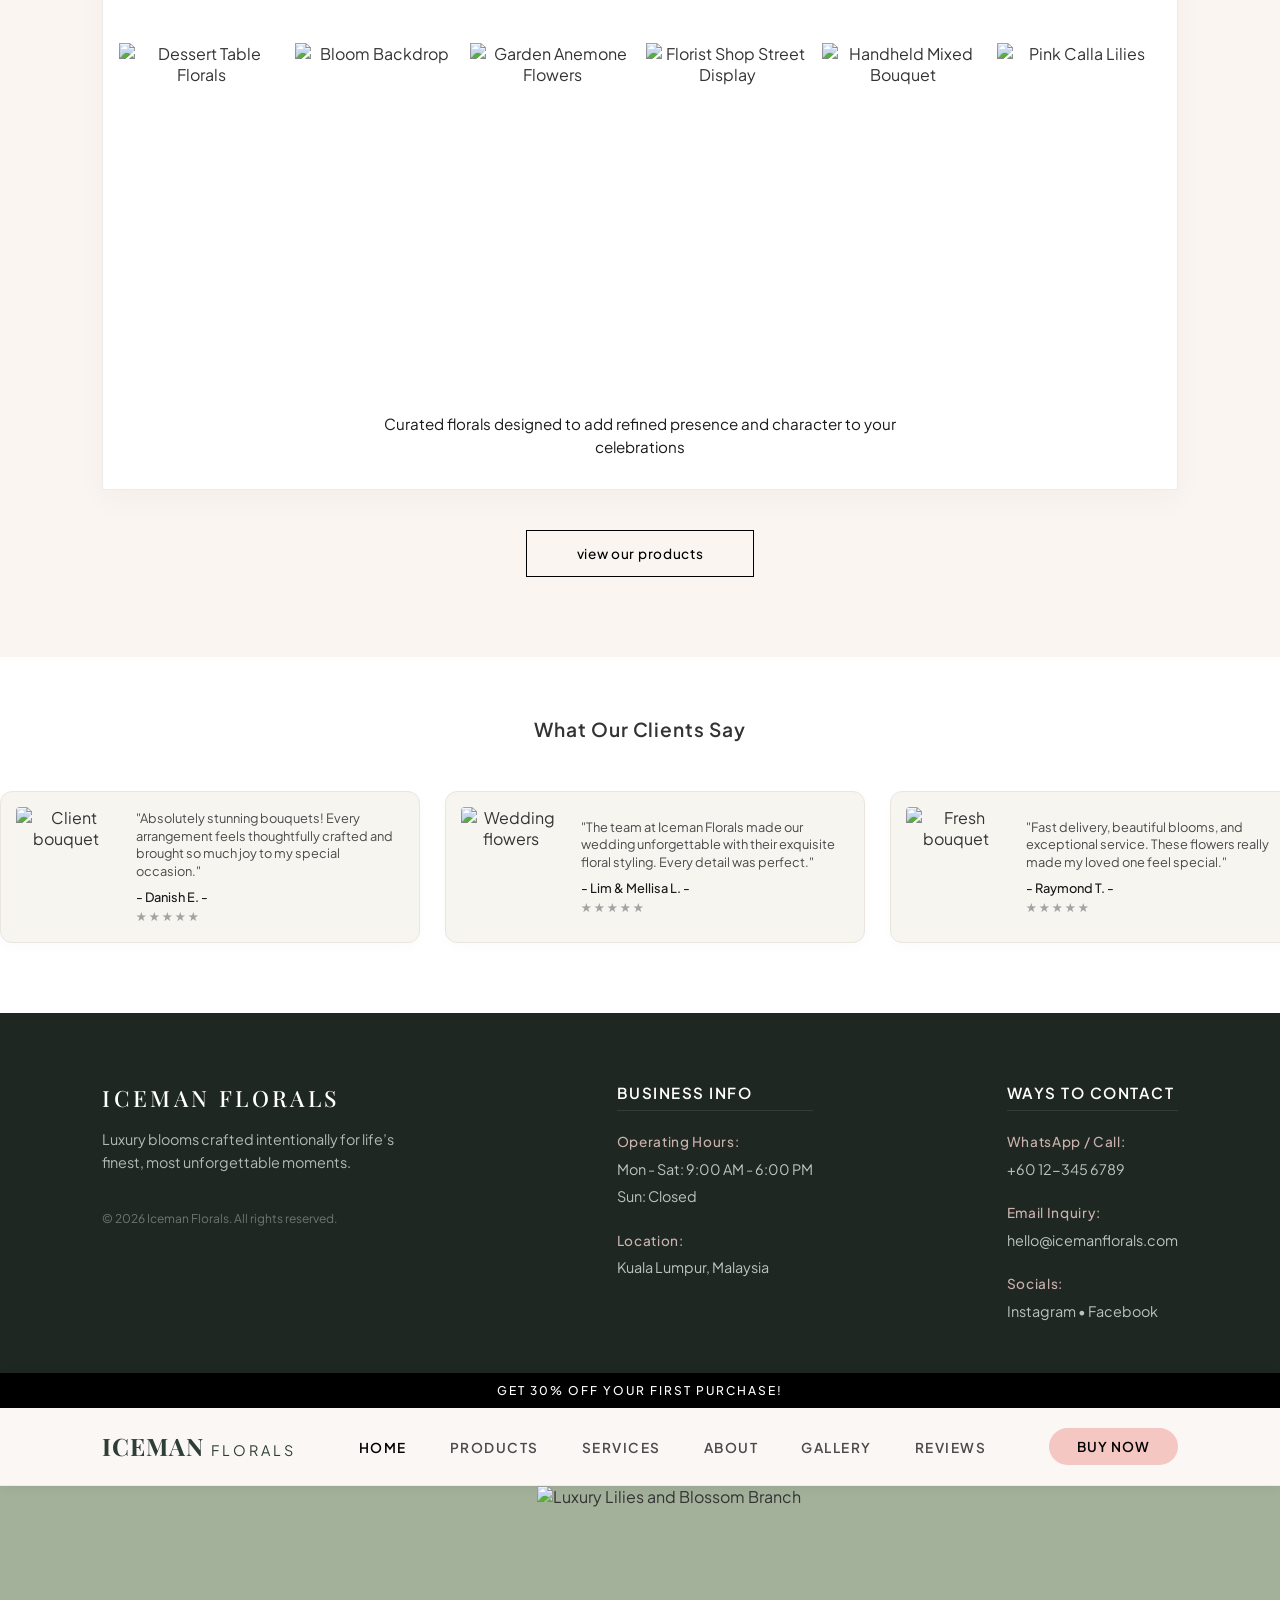
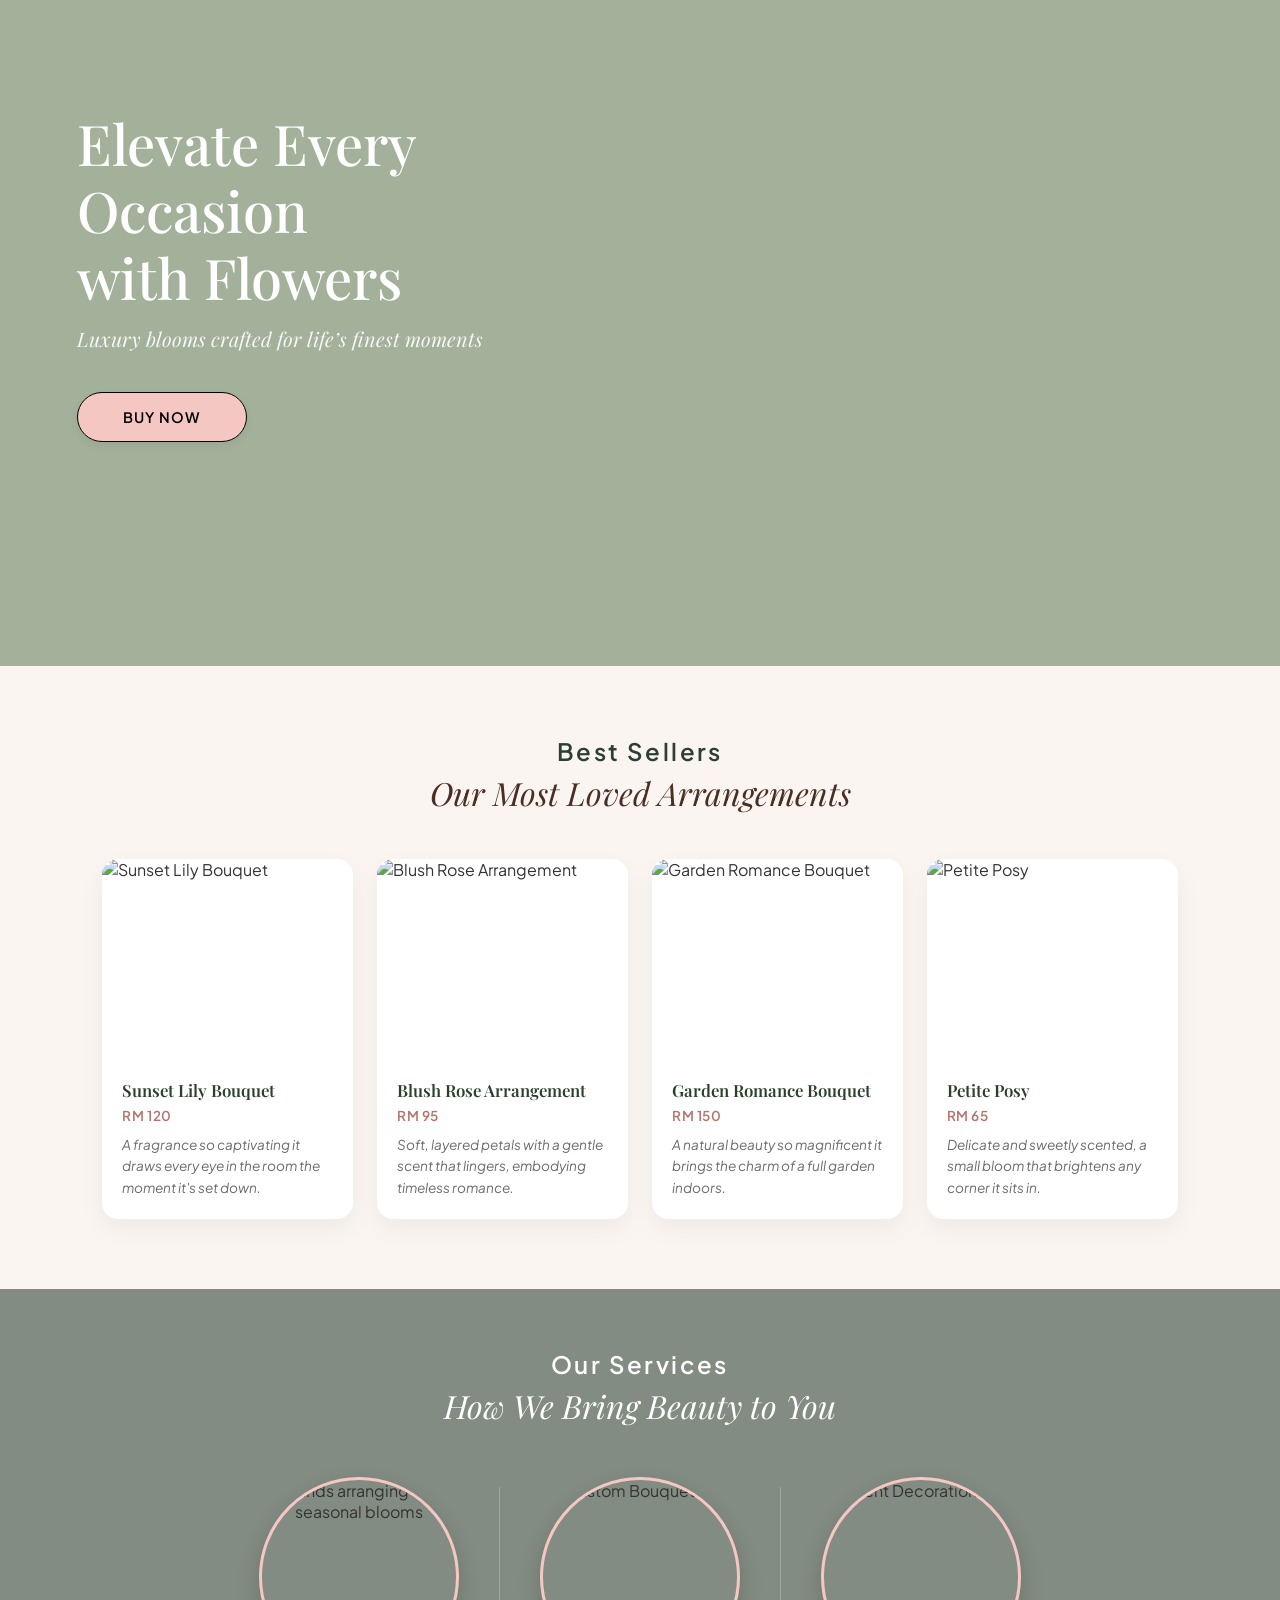
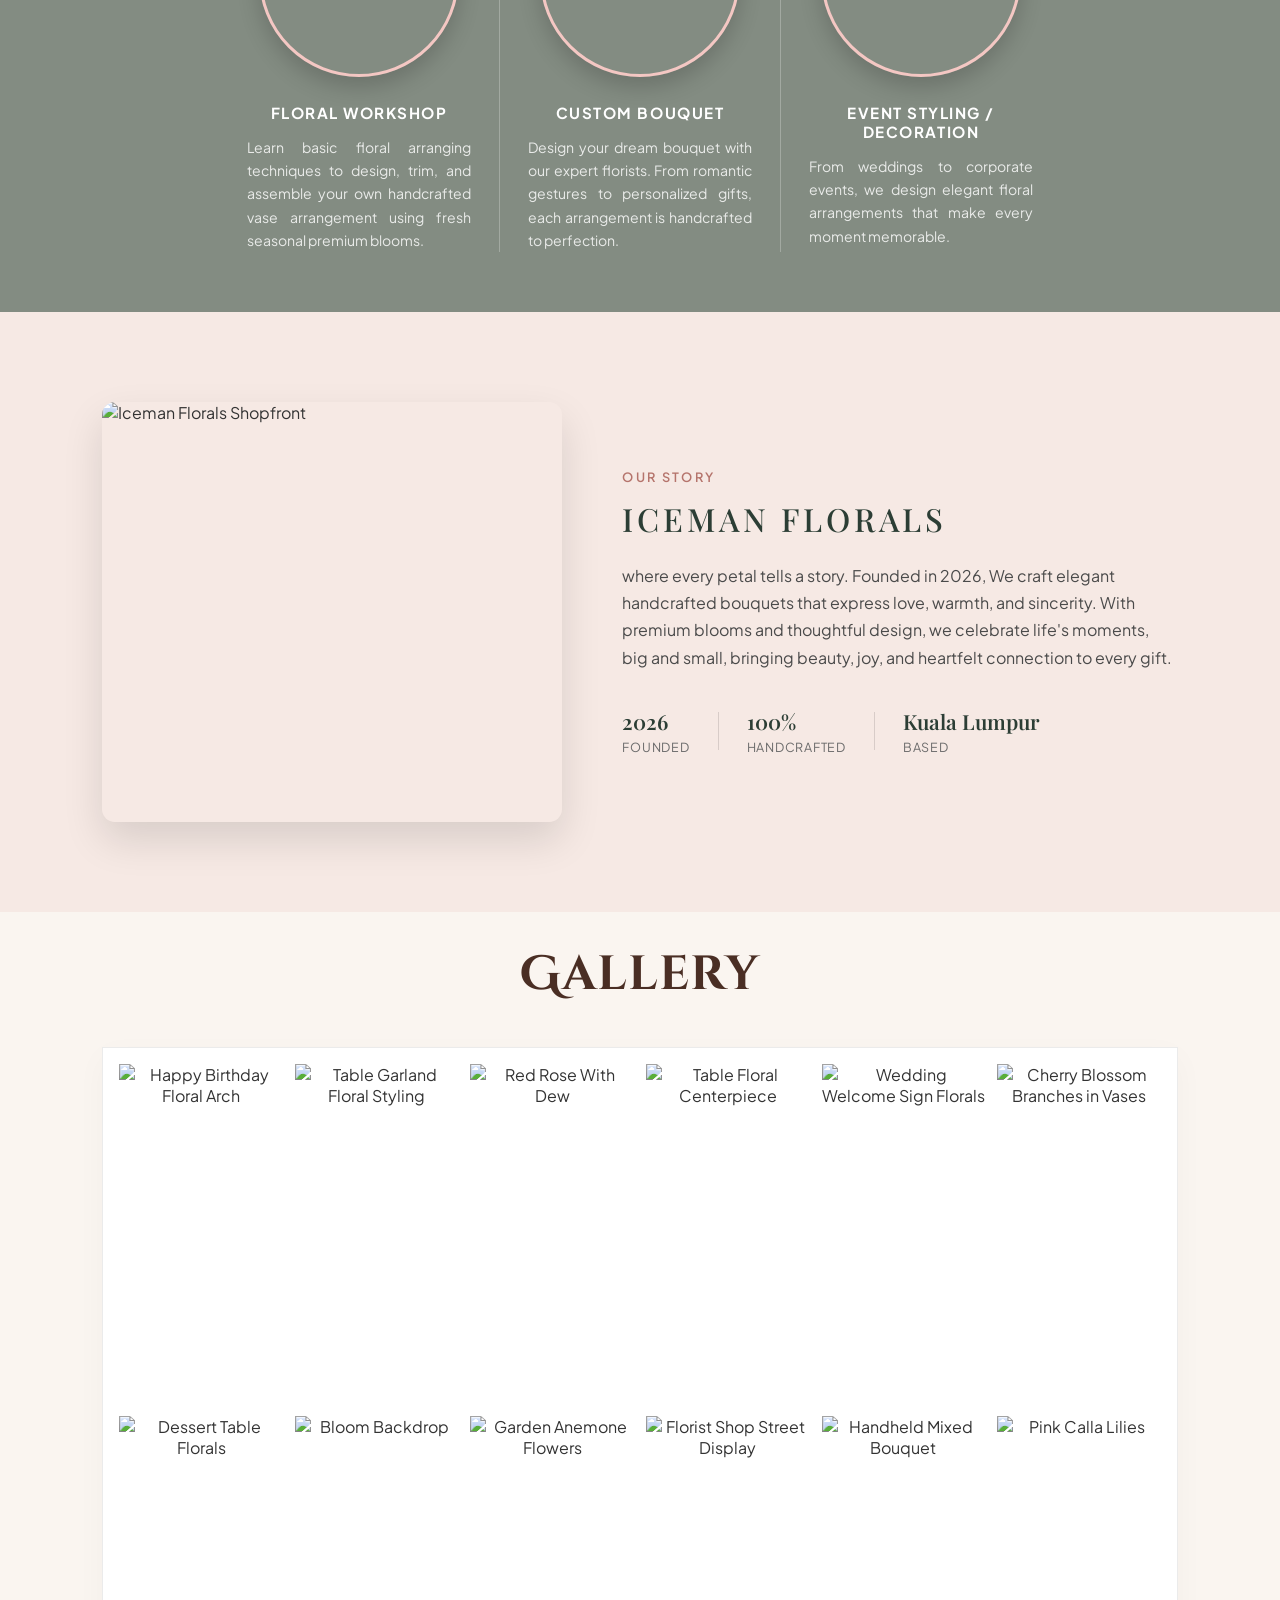
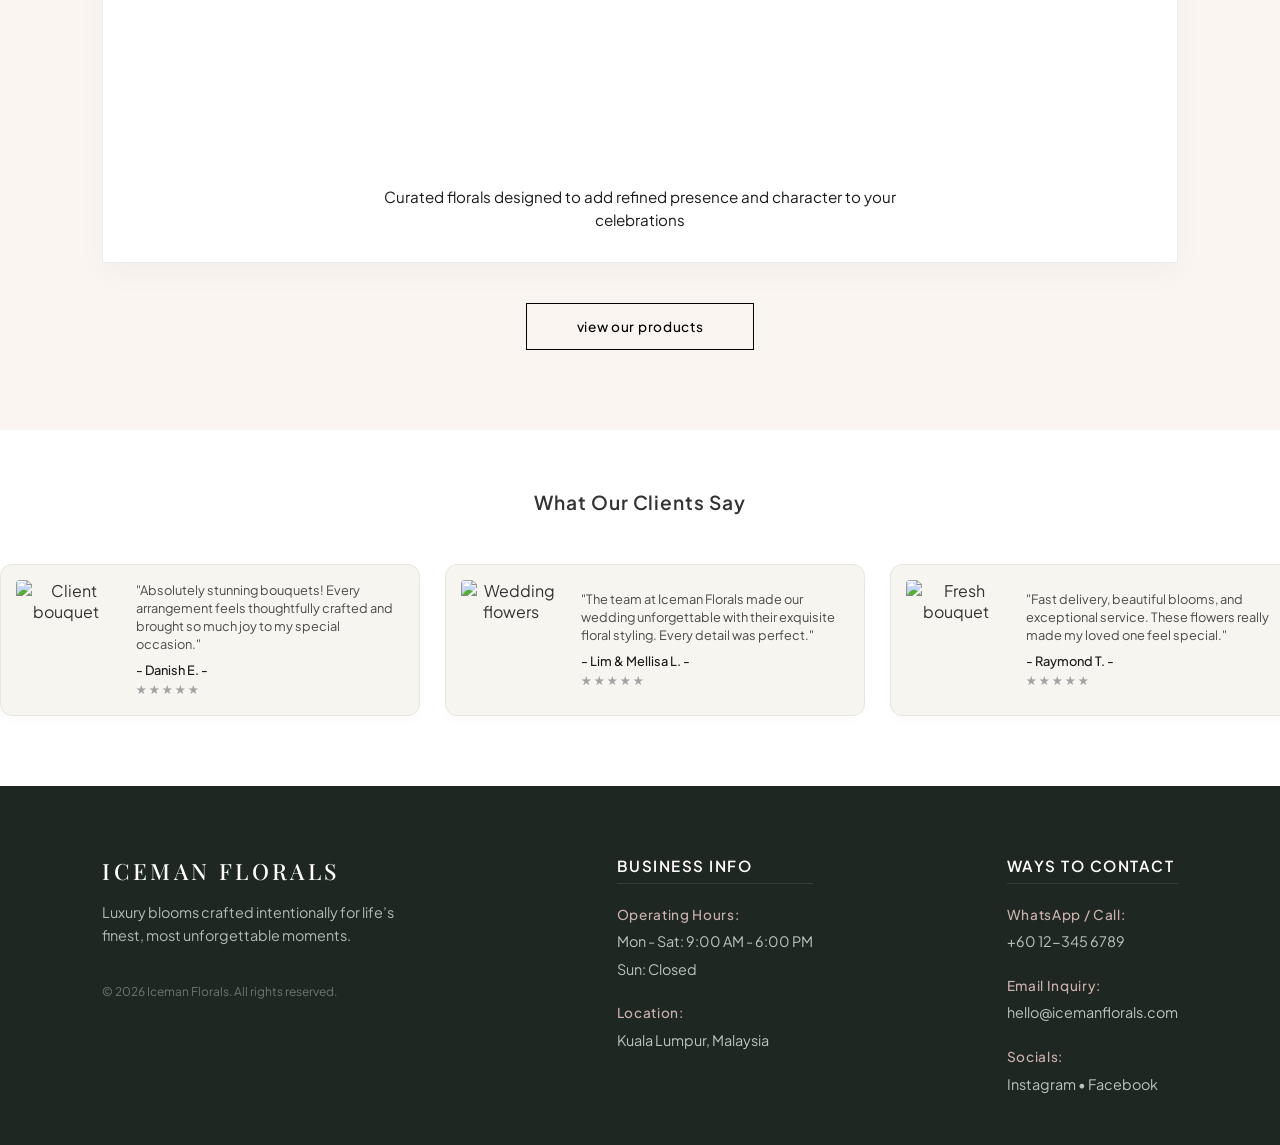
==== commit c9fe4c0a: "Resolved merge conflicts and updated product page" ====
--- a/index.html
+++ b/index.html
@@ -1,409 +1,819 @@
-<!DOCTYPE html>
-<html lang="en">
-<head>
-  <meta charset="UTF-8">
-  <meta name="viewport" content="width=device-width, initial-scale=1.0">
-  <title>Iceman Florals</title>
-  <link rel="preconnect" href="https://fonts.googleapis.com">
-  <link rel="preconnect" href="https://fonts.gstatic.com" crossorigin>
-  <link href="https://fonts.googleapis.com/css2?family=Playfair+Display:ital,wght@0,400..900;1,400..900&family=Plus+Jakarta+Sans:wght@300;400;500;600&display=swap" rel="stylesheet">
-  <link rel="stylesheet" href="style.css">
-</head>
-<body>
-
-
-  <div class="site-header-wrap">
-      <div class="announcement-bar">
-         GET 30% OFF YOUR FIRST PURCHASE!
-      </div>
-
-
-      <header class="main-header">
-          <div class="logo">
-              <a href="#">ICEMAN <span class="logo-sub">FLORALS</span></a>
-          </div>
-       <nav class="nav-links">
-   <a href="#" class="active">HOME</a>
-   <a href="product.html">PRODUCTS</a>
-   <a href="booking.html">SERVICES</a> <a href="#about">ABOUT</a>
-   <a href="#gallery">GALLERY</a>
-   <a href="#reviews">REVIEWS</a>
-</nav>
-          <div class="header-actions">
-              <a href="https://wa.me/60123456789?text=Hi%20Iceman%20Florals%2C%20I%27d%20like%20to%20place%20an%20order." target="_blank" class="btn-nav">BUY NOW</a>
-          </div>
-      </header>
-  </div>
-
-
-  <section class="hero-section">
-      <div class="hero-content">
-          <h1>Elevate Every Occasion <br>with Flowers</h1>
-          <p>Luxury blooms crafted for life’s finest moments</p>
-          <a href="https://wa.me/60123456789?text=Hi%20Iceman%20Florals%2C%20I%27d%20like%20to%20place%20an%20order." target="_blank" class="btn-hero">BUY NOW</a>
-      </div>
-      <div class="hero-image">
-          <img src="https://plus.unsplash.com/premium_photo-1713823799895-bddbbf670531?q=80&w=2070&auto=format&fit=crop&ixlib=rb-4.1.0&ixid=M3wxMjA3fDB8MHxwaG90by1wYWdlfHx8fGVufDB8fHx8fA%3D%3D" alt="Luxury Lilies and Blossom Branch" class="hero-slide active">
-          <img src="https://images.unsplash.com/photo-1457089328109-e5d9bd499191?q=80&w=2070&auto=format&fit=crop&ixlib=rb-4.1.0" alt="Moody Luxury Bouquet" class="hero-slide">
-          <img src="https://images.unsplash.com/photo-1495231916356-a86217efff12?q=80&w=2070&auto=format&fit=crop&ixlib=rb-4.1.0" alt="Elegant White Rose" class="hero-slide">
-          <img src="https://images.unsplash.com/photo-1490312278390-ab64016e0aa9?q=80&w=2070&auto=format&fit=crop&ixlib=rb-4.1.0" alt="Cherry Blossom Branches in Vases" class="hero-slide">
-      </div>
-  </section>
-
-
-  <section class="bestsellers-section" id="best-sellers">
-      <div class="bestsellers-header">
-          <h3>Best Sellers</h3>
-          <p>Our Most Loved Arrangements</p>
-      </div>
-
-
-      <div class="bestsellers-grid">
-
-
-          <div class="product-card">
-              <div class="product-image">
-                  <img src="https://images.unsplash.com/photo-1561181286-d3fee7d55364?q=80&w=1200&auto=format&fit=crop&ixlib=rb-4.1.0" alt="Sunset Lily Bouquet">
-              </div>
-              <div class="product-info">
-                  <h4>Sunset Lily Bouquet</h4>
-                  <p class="product-price">RM 120</p>
-                  <p class="product-desc">A fragrance so captivating it draws every eye in the room the moment it's set down.</p>
-              </div>
-          </div>
-
-
-          <div class="product-card">
-              <div class="product-image">
-                  <img src="https://images.unsplash.com/photo-1455659817273-f96807779a8a?q=80&w=1200&auto=format&fit=crop&ixlib=rb-4.1.0" alt="Blush Rose Arrangement">
-              </div>
-              <div class="product-info">
-                  <h4>Blush Rose Arrangement</h4>
-                  <p class="product-price">RM 95</p>
-                  <p class="product-desc">Soft, layered petals with a gentle scent that lingers, embodying timeless romance.</p>
-              </div>
-          </div>
-
-
-          <div class="product-card">
-              <div class="product-image">
-                  <img src="https://images.unsplash.com/photo-1525310072745-f49212b5ac6d?q=80&w=1200&auto=format&fit=crop&ixlib=rb-4.1.0" alt="Garden Romance Bouquet">
-              </div>
-              <div class="product-info">
-                  <h4>Garden Romance Bouquet</h4>
-                  <p class="product-price">RM 150</p>
-                  <p class="product-desc">A natural beauty so magnificent it brings the charm of a full garden indoors.</p>
-              </div>
-          </div>
-
-
-          <div class="product-card">
-              <div class="product-image">
-                  <img src="https://images.unsplash.com/photo-1518895949257-7621c3c786d7?q=80&w=1200&auto=format&fit=crop&ixlib=rb-4.1.0" alt="Petite Posy">
-              </div>
-              <div class="product-info">
-                  <h4>Petite Posy</h4>
-                  <p class="product-price">RM 65</p>
-                  <p class="product-desc">Delicate and sweetly scented, a small bloom that brightens any corner it sits in.</p>
-              </div>
-          </div>
-
-
-      </div>
-  </section>
-
-
-  <section class="services-section" id="services">
-      <div class="services-header">
-          <h3>Our Services</h3>
-          <p>How We Bring Beauty to You</p>
-      </div>
-
-
-      <div class="services-container">
-          <div class="service-item">
-              <div class="service-circle">
-                  <img src="https://images.unsplash.com/photo-1561181286-d3fee7d55364?auto=format&fit=crop&w=600&q=80" alt="Hands arranging fresh seasonal blooms ">
-              </div>
-              <h4>Floral Workshop</h4>
-              <p>Learn basic floral arranging techniques to design, trim, and assemble your own handcrafted vase arrangement using fresh seasonal premium blooms.</p>
-          </div>
-
-
-          <div class="service-divider"></div>
-
-
-          <div class="service-item">
-              <div class="service-circle">
-                  <img src="https://plus.unsplash.com/premium_photo-1674986176267-11b07fb3424d?q=80&w=2071&auto=format&fit=crop&ixlib=rb-4.1.0&ixid=M3wxMjA3fDB8MHxwaG90by1wYWdlfHx8fGVufDB8fHx8fA%3D%3D" alt="Custom Bouquet Icon">
-              </div>
-              <h4>CUSTOM BOUQUET</h4>
-              <p>Design your dream bouquet with our expert florists. From romantic gestures to personalized gifts, each arrangement is handcrafted to perfection.</p>
-          </div>
-
-
-          <div class="service-divider"></div>
-
-
-          <div class="service-item">
-              <div class="service-circle">
-                  <img src="https://images.unsplash.com/photo-1644135129271-e80c8c673511?q=80&w=2070&auto=format&fit=crop&ixlib=rb-4.1.0&ixid=M3wxMjA3fDB8MHxwaG90by1wYWdlfHx8fGVufDB8fHx8fA%3D%3D" alt="Event Decoration Icon">
-              </div>
-              <h4>EVENT STYLING / DECORATION</h4>
-              <p>From weddings to corporate events, we design elegant floral arrangements that make every moment memorable.</p>
-          </div>
-      </div>
-  </section>
-
-
-  <section class="story-section" id="about">
-      <div class="story-container">
-          <div class="story-image">
-              <img src="https://images.unsplash.com/photo-1487070183336-b863922373d4?q=80&w=1000&auto=format&fit=crop&ixlib=rb-4.1.0" alt="Iceman Florals Shopfront">
-          </div>
-
-
-          <div class="story-content">
-              <p class="story-eyebrow">Our Story</p>
-              <h2>ICEMAN FLORALS</h2>
-              <p class="story-text">
-                  where every petal tells a story. Founded in 2026, We craft elegant handcrafted bouquets that express love, warmth, and sincerity. With premium blooms and thoughtful design, we celebrate life's moments, big and small, bringing beauty, joy, and heartfelt connection to every gift.
-              </p>
-
-
-              <div class="story-stats">
-                  <div class="story-stat">
-                      <h5>2026</h5>
-                      <p>Founded</p>
-                  </div>
-                  <div class="story-stat-divider"></div>
-                  <div class="story-stat">
-                      <h5>100%</h5>
-                      <p>Handcrafted</p>
-                  </div>
-                  <div class="story-stat-divider"></div>
-                  <div class="story-stat">
-                      <h5>Kuala Lumpur</h5>
-                      <p>Based</p>
-                  </div>
-              </div>
-          </div>
-      </div>
-  </section>
-
-
-  <section class="gallery-section" id="gallery">
-      <h3>Gallery</h3>
-   
-      <div class="gallery-frame">
-          <div class="gallery-grid">
-              <div class="gallery-item">
-                  <img src="https://plus.unsplash.com/premium_photo-1701185990077-7d6a64c69272?q=80&w=988&auto=format&fit=crop&ixlib=rb-4.1.0&ixid=M3wxMjA3fDB8MHxwaG90by1wYWdlfHx8fGVufDB8fHx8fA%3D%3D" alt="Happy Birthday Floral Arch">
-                  <div class="gallery-caption"><span>Birthday Occasion</span></div>
-              </div>
-           
-              <div class="gallery-item">
-                  <img src="https://plus.unsplash.com/premium_photo-1675444557955-80132d68b8c0?q=80&w=988&auto=format&fit=crop&ixlib=rb-4.1.0&ixid=M3wxMjA3fDB8MHxwaG90by1wYWdlfHx8fGVufDB8fHx8fA%3D%3D" alt="Table Garland Floral Styling">
-                  <div class="gallery-caption"><span>Wedding Reception</span></div>
-              </div>
-
-
-              <div class="gallery-item">
-                  <img src="https://images.unsplash.com/photo-1496062031456-07b8f162a322?q=80&w=988&auto=format&fit=crop&ixlib=rb-4.1.0" alt="Red Rose With Dew">
-                  <div class="gallery-caption"><span>Romantic Gesture</span></div>
-              </div>
-
-
-              <div class="gallery-item">
-                  <img src="https://plus.unsplash.com/premium_photo-1670291474266-6b4bc5d6016f?q=80&w=988&auto=format&fit=crop&ixlib=rb-4.1.0&ixid=M3wxMjA3fDB8MHxwaG90by1wYWdlfHx8fGVufDB8fHx8fA%3D%3D" alt="Table Floral Centerpiece">
-                  <div class="gallery-caption"><span>Table Centerpiece</span></div>
-              </div>
-
-
-              <div class="gallery-item">
-                  <img src="https://images.unsplash.com/photo-1681830263999-c4b2cad21432?q=80&w=987&auto=format&fit=crop&ixlib=rb-4.1.0&ixid=M3wxMjA3fDB8MHxwaG90by1wYWdlfHx8fGVufDB8fHx8fA%3D%3D" alt="Wedding Welcome Sign Florals">
-                  <div class="gallery-caption"><span>Wedding Welcome</span></div>
-              </div>
-
-
-              <div class="gallery-item">
-                  <img src="https://images.unsplash.com/photo-1490312278390-ab64016e0aa9?q=80&w=988&auto=format&fit=crop&ixlib=rb-4.1.0" alt="Cherry Blossom Branches in Vases">
-                  <div class="gallery-caption"><span>Home Styling</span></div>
-              </div>
-
-
-              <div class="gallery-item">
-                  <img src="https://images.unsplash.com/photo-1679771071848-f983dfd99b8b?q=80&w=988&auto=format&fit=crop&ixlib=rb-4.1.0&ixid=M3wxMjA3fDB8MHxwaG90by1wYWdlfHx8fGVufDB8fHx8fA%3D%3D" alt="Dessert Table Florals">
-                  <div class="gallery-caption"><span>Dessert Table</span></div>
-              </div>
-           
-              <div class="gallery-item">
-                  <img src="https://images.unsplash.com/photo-1684784702177-2a81506d522f?q=80&w=987&auto=format&fit=crop&ixlib=rb-4.1.0&ixid=M3wxMjA3fDB8MHxwaG90by1wYWdlfHx8fGVufDB8fHx8fA%3D%3D" alt="Bloom Backdrop">
-                  <div class="gallery-caption"><span>Photo Backdrop</span></div>
-              </div>
-
-
-              <div class="gallery-item">
-                  <img src="https://images.unsplash.com/photo-1463554050456-f2ed7d3fec09?q=80&w=988&auto=format&fit=crop&ixlib=rb-4.1.0" alt="Garden Anemone Flowers">
-                  <div class="gallery-caption"><span>Garden Bouquet</span></div>
-              </div>
-
-
-              <div class="gallery-item">
-                  <img src="https://images.unsplash.com/photo-1487070183336-b863922373d4?q=80&w=988&auto=format&fit=crop&ixlib=rb-4.1.0" alt="Florist Shop Street Display">
-                  <div class="gallery-caption"><span>Our Flower Shop</span></div>
-              </div>
-
-
-              <div class="gallery-item">
-                  <img src="https://images.unsplash.com/photo-1487530811176-3780de880c2d?q=80&w=988&auto=format&fit=crop&ixlib=rb-4.1.0" alt="Handheld Mixed Bouquet">
-                  <div class="gallery-caption"><span>Bridal Bouquet</span></div>
-              </div>
-
-
-              <div class="gallery-item">
-                  <img src="https://images.unsplash.com/photo-1469259943454-aa100abba749?q=80&w=988&auto=format&fit=crop&ixlib=rb-4.1.0" alt="Pink Calla Lilies">
-                  <div class="gallery-caption"><span>Elegant Lilies</span></div>
-              </div>
-          </div>
-
-
-          <div class="gallery-banner">
-              <p>Curated florals designed to add refined presence and character to your celebrations</p>
-          </div>
-      </div>
-
-
-      <div class="gallery-action">
-          <a href="product.html" class="btn-gallery">view our products</a>
-      </div>
-  </section>
-
-
-  <section class="testimonials-section" id="reviews">
-      <h3>What Our Clients Say</h3>
-   
-      <div class="carousel-container">
-       
-          <div class="testimonial-card">
-              <div class="testimonial-img">
-                  <img src="https://plus.unsplash.com/premium_photo-1677005526852-30d59b15ff30?q=80&w=987&auto=format&fit=crop&ixlib=rb-4.1.0&ixid=M3wxMjA3fDB8MHxwaG90by1wYWdlfHx8fGVufDB8fHx8fA%3D%3D" alt="Client bouquet">
-              </div>
-              <div class="testimonial-content">
-                  <p class="review-text">"Absolutely stunning bouquets! Every arrangement feels thoughtfully crafted and brought so much joy to my special occasion."</p>
-                  <p class="client-name">- Danish E. -</p>
-                  <div class="stars">★★★★★</div>
-              </div>
-          </div>
-
-
-          <div class="testimonial-card">
-              <div class="testimonial-img">
-                  <img src="https://plus.unsplash.com/premium_photo-1664297808302-848f7728a34a?q=80&w=987&auto=format&fit=crop&ixlib=rb-4.1.0&ixid=M3wxMjA3fDB8MHxwaG90by1wYWdlfHx8fGVufDB8fHx8fA%3D%3D" alt="Wedding flowers">
-              </div>
-              <div class="testimonial-content">
-                  <p class="review-text">"The team at Iceman Florals made our wedding unforgettable with their exquisite floral styling. Every detail was perfect."</p>
-                  <p class="client-name">- Lim & Mellisa L. -</p>
-                  <div class="stars">★★★★★</div>
-              </div>
-          </div>
-
-
-          <div class="testimonial-card">
-              <div class="testimonial-img">
-                  <img src="https://images.unsplash.com/photo-1655744348513-7e48315b7769?q=80&w=967&auto=format&fit=crop&ixlib=rb-4.1.0&ixid=M3wxMjA3fDB8MHxwaG90by1wYWdlfHx8fGVufDB8fHx8fA%3D%3D" alt="Fresh bouquet">
-              </div>
-              <div class="testimonial-content">
-                  <p class="review-text">"Fast delivery, beautiful blooms, and exceptional service. These flowers really made my loved one feel special."</p>
-                  <p class="client-name">- Raymond T. -</p>
-                  <div class="stars">★★★★★</div>
-              </div>
-          </div>
-
-
-          <div class="testimonial-card">
-              <div class="testimonial-img">
-                  <img src="https://plus.unsplash.com/premium_photo-1661759636206-2364b4c5a38c?q=80&w=987&auto=format&fit=crop&ixlib=rb-4.1.0&ixid=M3wxMjA3fDB8MHxwaG90by1wYWdlfHx8fGVufDB8fHx8fA%3D%3D" alt="Client bouquet">
-              </div>
-              <div class="testimonial-content">
-                  <p class="review-text">"Exceeded all expectations. Exceptional design and the fragrance lasted for over a week!"</p>
-                  <p class="client-name">- Sarah M. -</p>
-                  <div class="stars">★★★★★</div>
-              </div>
-          </div>
-
-
-      </div>
-
-
-  </section>
-
-
-  <footer class="main-footer">
-      <div class="footer-container">
-       
-          <div class="footer-col brand-info">
-              <h3>ICEMAN FLORALS</h3>
-              <p>Luxury blooms crafted intentionally for life’s finest, most unforgettable moments.</p>
-              <p class="copyright">&copy; 2026 Iceman Florals. All rights reserved.</p>
-          </div>
-
-
-          <div class="footer-col vertical-info">
-              <h4>Business Info</h4>
-              <ul>
-                  <li><strong>Operating Hours:</strong></li>
-                  <li>Mon - Sat: 9:00 AM - 6:00 PM</li>
-                  <li>Sun: Closed</li>
-                  <li class="info-spacer"><strong>Location:</strong></li>
-                  <li>Kuala Lumpur, Malaysia</li>
-              </ul>
-          </div>
-
-
-          <div class="footer-col vertical-info">
-              <h4>Ways to Contact</h4>
-              <ul>
-                  <li><strong>WhatsApp / Call:</strong></li>
-                  <li><a href="tel:+60123456789">+60 12-345 6789</a></li>
-                  <li class="info-spacer"><strong>Email Inquiry:</strong></li>
-                  <li><a href="mailto:hello@icemanflorals.com">hello@icemanflorals.com</a></li>
-                  <li class="info-spacer"><strong>Socials:</strong></li>
-                  <li><a href="https://www.instagram.com" target="_blank">Instagram</a> &bull; <a href="https://web.facebook.com/?_rdc=1&_rdr" target="_blank">Facebook</a></li>
-              </ul>
-          </div>
-
-
-      </div>
-  </footer>
-
-
-  <script>
-      (function () {
-        
-          var SLIDE_DISPLAY_TIME = 3000;  
-          var SLIDE_FADE_TIME = 800;      
-
-
-          var slides = document.querySelectorAll('.hero-slide');
-          var current = 0;
-
-
-          slides.forEach(function (slide) {
-              slide.style.transitionDuration = (SLIDE_FADE_TIME / 1000) + 's';
-          });
-
-
-          if (slides.length > 1) {
-              setInterval(function () {
-                  slides[current].classList.remove('active');
-                  current = (current + 1) % slides.length;
-                  slides[current].classList.add('active');
-              }, SLIDE_DISPLAY_TIME);
-          }
-      })();
-  </script>
-
-
-</body>
-</html>
+<!DOCTYPE html>
+<html lang="en">
+<head>
+  <meta charset="UTF-8">
+  <meta name="viewport" content="width=device-width, initial-scale=1.0">
+  <title>Iceman Florals</title>
+  <link rel="preconnect" href="https://fonts.googleapis.com">
+  <link rel="preconnect" href="https://fonts.gstatic.com" crossorigin>
+  <link href="https://fonts.googleapis.com/css2?family=Playfair+Display:ital,wght@0,400..900;1,400..900&family=Plus+Jakarta+Sans:wght@300;400;500;600&display=swap" rel="stylesheet">
+  <link rel="stylesheet" href="style.css">
+</head>
+<body>
+
+
+  <div class="site-header-wrap">
+      <div class="announcement-bar">
+         GET 30% OFF YOUR FIRST PURCHASE!
+      </div>
+
+
+      <header class="main-header">
+          <div class="logo">
+              <a href="#">ICEMAN <span class="logo-sub">FLORALS</span></a>
+          </div>
+       <nav class="nav-links">
+   <a href="#" class="active">HOME</a>
+   <a href="product.html">PRODUCTS</a>
+   <a href="booking.html">SERVICES</a> <a href="#about">ABOUT</a>
+   <a href="#gallery">GALLERY</a>
+   <a href="#reviews">REVIEWS</a>
+</nav>
+          <div class="header-actions">
+              <a href="https://wa.me/60123456789?text=Hi%20Iceman%20Florals%2C%20I%27d%20like%20to%20place%20an%20order." target="_blank" class="btn-nav">BUY NOW</a>
+          </div>
+      </header>
+  </div>
+
+
+  <section class="hero-section">
+      <div class="hero-content">
+          <h1>Elevate Every Occasion <br>with Flowers</h1>
+          <p>Luxury blooms crafted for life’s finest moments</p>
+          <a href="https://wa.me/60123456789?text=Hi%20Iceman%20Florals%2C%20I%27d%20like%20to%20place%20an%20order." target="_blank" class="btn-hero">BUY NOW</a>
+      </div>
+      <div class="hero-image">
+          <img src="https://plus.unsplash.com/premium_photo-1713823799895-bddbbf670531?q=80&w=2070&auto=format&fit=crop&ixlib=rb-4.1.0&ixid=M3wxMjA3fDB8MHxwaG90by1wYWdlfHx8fGVufDB8fHx8fA%3D%3D" alt="Luxury Lilies and Blossom Branch" class="hero-slide active">
+          <img src="https://images.unsplash.com/photo-1457089328109-e5d9bd499191?q=80&w=2070&auto=format&fit=crop&ixlib=rb-4.1.0" alt="Moody Luxury Bouquet" class="hero-slide">
+          <img src="https://images.unsplash.com/photo-1495231916356-a86217efff12?q=80&w=2070&auto=format&fit=crop&ixlib=rb-4.1.0" alt="Elegant White Rose" class="hero-slide">
+          <img src="https://images.unsplash.com/photo-1490312278390-ab64016e0aa9?q=80&w=2070&auto=format&fit=crop&ixlib=rb-4.1.0" alt="Cherry Blossom Branches in Vases" class="hero-slide">
+      </div>
+  </section>
+
+
+  <section class="bestsellers-section" id="best-sellers">
+      <div class="bestsellers-header">
+          <h3>Best Sellers</h3>
+          <p>Our Most Loved Arrangements</p>
+      </div>
+
+
+      <div class="bestsellers-grid">
+
+
+          <div class="product-card">
+              <div class="product-image">
+                  <img src="https://images.unsplash.com/photo-1561181286-d3fee7d55364?q=80&w=1200&auto=format&fit=crop&ixlib=rb-4.1.0" alt="Sunset Lily Bouquet">
+              </div>
+              <div class="product-info">
+                  <h4>Sunset Lily Bouquet</h4>
+                  <p class="product-price">RM 120</p>
+                  <p class="product-desc">A fragrance so captivating it draws every eye in the room the moment it's set down.</p>
+              </div>
+          </div>
+
+
+          <div class="product-card">
+              <div class="product-image">
+                  <img src="https://images.unsplash.com/photo-1455659817273-f96807779a8a?q=80&w=1200&auto=format&fit=crop&ixlib=rb-4.1.0" alt="Blush Rose Arrangement">
+              </div>
+              <div class="product-info">
+                  <h4>Blush Rose Arrangement</h4>
+                  <p class="product-price">RM 95</p>
+                  <p class="product-desc">Soft, layered petals with a gentle scent that lingers, embodying timeless romance.</p>
+              </div>
+          </div>
+
+
+          <div class="product-card">
+              <div class="product-image">
+                  <img src="https://images.unsplash.com/photo-1525310072745-f49212b5ac6d?q=80&w=1200&auto=format&fit=crop&ixlib=rb-4.1.0" alt="Garden Romance Bouquet">
+              </div>
+              <div class="product-info">
+                  <h4>Garden Romance Bouquet</h4>
+                  <p class="product-price">RM 150</p>
+                  <p class="product-desc">A natural beauty so magnificent it brings the charm of a full garden indoors.</p>
+              </div>
+          </div>
+
+
+          <div class="product-card">
+              <div class="product-image">
+                  <img src="https://images.unsplash.com/photo-1518895949257-7621c3c786d7?q=80&w=1200&auto=format&fit=crop&ixlib=rb-4.1.0" alt="Petite Posy">
+              </div>
+              <div class="product-info">
+                  <h4>Petite Posy</h4>
+                  <p class="product-price">RM 65</p>
+                  <p class="product-desc">Delicate and sweetly scented, a small bloom that brightens any corner it sits in.</p>
+              </div>
+          </div>
+
+
+      </div>
+  </section>
+
+
+  <section class="services-section" id="services">
+      <div class="services-header">
+          <h3>Our Services</h3>
+          <p>How We Bring Beauty to You</p>
+      </div>
+
+
+      <div class="services-container">
+          <div class="service-item">
+              <div class="service-circle">
+                  <img src="https://images.unsplash.com/photo-1561181286-d3fee7d55364?auto=format&fit=crop&w=600&q=80" alt="Hands arranging fresh seasonal blooms ">
+              </div>
+              <h4>Floral Workshop</h4>
+              <p>Learn basic floral arranging techniques to design, trim, and assemble your own handcrafted vase arrangement using fresh seasonal premium blooms.</p>
+          </div>
+
+
+          <div class="service-divider"></div>
+
+
+          <div class="service-item">
+              <div class="service-circle">
+                  <img src="https://plus.unsplash.com/premium_photo-1674986176267-11b07fb3424d?q=80&w=2071&auto=format&fit=crop&ixlib=rb-4.1.0&ixid=M3wxMjA3fDB8MHxwaG90by1wYWdlfHx8fGVufDB8fHx8fA%3D%3D" alt="Custom Bouquet Icon">
+              </div>
+              <h4>CUSTOM BOUQUET</h4>
+              <p>Design your dream bouquet with our expert florists. From romantic gestures to personalized gifts, each arrangement is handcrafted to perfection.</p>
+          </div>
+
+
+          <div class="service-divider"></div>
+
+
+          <div class="service-item">
+              <div class="service-circle">
+                  <img src="https://images.unsplash.com/photo-1644135129271-e80c8c673511?q=80&w=2070&auto=format&fit=crop&ixlib=rb-4.1.0&ixid=M3wxMjA3fDB8MHxwaG90by1wYWdlfHx8fGVufDB8fHx8fA%3D%3D" alt="Event Decoration Icon">
+              </div>
+              <h4>EVENT STYLING / DECORATION</h4>
+              <p>From weddings to corporate events, we design elegant floral arrangements that make every moment memorable.</p>
+          </div>
+      </div>
+  </section>
+
+
+  <section class="story-section" id="about">
+      <div class="story-container">
+          <div class="story-image">
+              <img src="https://images.unsplash.com/photo-1487070183336-b863922373d4?q=80&w=1000&auto=format&fit=crop&ixlib=rb-4.1.0" alt="Iceman Florals Shopfront">
+          </div>
+
+
+          <div class="story-content">
+              <p class="story-eyebrow">Our Story</p>
+              <h2>ICEMAN FLORALS</h2>
+              <p class="story-text">
+                  where every petal tells a story. Founded in 2026, We craft elegant handcrafted bouquets that express love, warmth, and sincerity. With premium blooms and thoughtful design, we celebrate life's moments, big and small, bringing beauty, joy, and heartfelt connection to every gift.
+              </p>
+
+
+              <div class="story-stats">
+                  <div class="story-stat">
+                      <h5>2026</h5>
+                      <p>Founded</p>
+                  </div>
+                  <div class="story-stat-divider"></div>
+                  <div class="story-stat">
+                      <h5>100%</h5>
+                      <p>Handcrafted</p>
+                  </div>
+                  <div class="story-stat-divider"></div>
+                  <div class="story-stat">
+                      <h5>Kuala Lumpur</h5>
+                      <p>Based</p>
+                  </div>
+              </div>
+          </div>
+      </div>
+  </section>
+
+
+  <section class="gallery-section" id="gallery">
+      <h3>Gallery</h3>
+   
+      <div class="gallery-frame">
+          <div class="gallery-grid">
+              <div class="gallery-item">
+                  <img src="https://plus.unsplash.com/premium_photo-1701185990077-7d6a64c69272?q=80&w=988&auto=format&fit=crop&ixlib=rb-4.1.0&ixid=M3wxMjA3fDB8MHxwaG90by1wYWdlfHx8fGVufDB8fHx8fA%3D%3D" alt="Happy Birthday Floral Arch">
+                  <div class="gallery-caption"><span>Birthday Occasion</span></div>
+              </div>
+           
+              <div class="gallery-item">
+                  <img src="https://plus.unsplash.com/premium_photo-1675444557955-80132d68b8c0?q=80&w=988&auto=format&fit=crop&ixlib=rb-4.1.0&ixid=M3wxMjA3fDB8MHxwaG90by1wYWdlfHx8fGVufDB8fHx8fA%3D%3D" alt="Table Garland Floral Styling">
+                  <div class="gallery-caption"><span>Wedding Reception</span></div>
+              </div>
+
+
+              <div class="gallery-item">
+                  <img src="https://images.unsplash.com/photo-1496062031456-07b8f162a322?q=80&w=988&auto=format&fit=crop&ixlib=rb-4.1.0" alt="Red Rose With Dew">
+                  <div class="gallery-caption"><span>Romantic Gesture</span></div>
+              </div>
+
+
+              <div class="gallery-item">
+                  <img src="https://plus.unsplash.com/premium_photo-1670291474266-6b4bc5d6016f?q=80&w=988&auto=format&fit=crop&ixlib=rb-4.1.0&ixid=M3wxMjA3fDB8MHxwaG90by1wYWdlfHx8fGVufDB8fHx8fA%3D%3D" alt="Table Floral Centerpiece">
+                  <div class="gallery-caption"><span>Table Centerpiece</span></div>
+              </div>
+
+
+              <div class="gallery-item">
+                  <img src="https://images.unsplash.com/photo-1681830263999-c4b2cad21432?q=80&w=987&auto=format&fit=crop&ixlib=rb-4.1.0&ixid=M3wxMjA3fDB8MHxwaG90by1wYWdlfHx8fGVufDB8fHx8fA%3D%3D" alt="Wedding Welcome Sign Florals">
+                  <div class="gallery-caption"><span>Wedding Welcome</span></div>
+              </div>
+
+
+              <div class="gallery-item">
+                  <img src="https://images.unsplash.com/photo-1490312278390-ab64016e0aa9?q=80&w=988&auto=format&fit=crop&ixlib=rb-4.1.0" alt="Cherry Blossom Branches in Vases">
+                  <div class="gallery-caption"><span>Home Styling</span></div>
+              </div>
+
+
+              <div class="gallery-item">
+                  <img src="https://images.unsplash.com/photo-1679771071848-f983dfd99b8b?q=80&w=988&auto=format&fit=crop&ixlib=rb-4.1.0&ixid=M3wxMjA3fDB8MHxwaG90by1wYWdlfHx8fGVufDB8fHx8fA%3D%3D" alt="Dessert Table Florals">
+                  <div class="gallery-caption"><span>Dessert Table</span></div>
+              </div>
+           
+              <div class="gallery-item">
+                  <img src="https://images.unsplash.com/photo-1684784702177-2a81506d522f?q=80&w=987&auto=format&fit=crop&ixlib=rb-4.1.0&ixid=M3wxMjA3fDB8MHxwaG90by1wYWdlfHx8fGVufDB8fHx8fA%3D%3D" alt="Bloom Backdrop">
+                  <div class="gallery-caption"><span>Photo Backdrop</span></div>
+              </div>
+
+
+              <div class="gallery-item">
+                  <img src="https://images.unsplash.com/photo-1463554050456-f2ed7d3fec09?q=80&w=988&auto=format&fit=crop&ixlib=rb-4.1.0" alt="Garden Anemone Flowers">
+                  <div class="gallery-caption"><span>Garden Bouquet</span></div>
+              </div>
+
+
+              <div class="gallery-item">
+                  <img src="https://images.unsplash.com/photo-1487070183336-b863922373d4?q=80&w=988&auto=format&fit=crop&ixlib=rb-4.1.0" alt="Florist Shop Street Display">
+                  <div class="gallery-caption"><span>Our Flower Shop</span></div>
+              </div>
+
+
+              <div class="gallery-item">
+                  <img src="https://images.unsplash.com/photo-1487530811176-3780de880c2d?q=80&w=988&auto=format&fit=crop&ixlib=rb-4.1.0" alt="Handheld Mixed Bouquet">
+                  <div class="gallery-caption"><span>Bridal Bouquet</span></div>
+              </div>
+
+
+              <div class="gallery-item">
+                  <img src="https://images.unsplash.com/photo-1469259943454-aa100abba749?q=80&w=988&auto=format&fit=crop&ixlib=rb-4.1.0" alt="Pink Calla Lilies">
+                  <div class="gallery-caption"><span>Elegant Lilies</span></div>
+              </div>
+          </div>
+
+
+          <div class="gallery-banner">
+              <p>Curated florals designed to add refined presence and character to your celebrations</p>
+          </div>
+      </div>
+
+
+      <div class="gallery-action">
+          <a href="product.html" class="btn-gallery">view our products</a>
+      </div>
+  </section>
+
+
+  <section class="testimonials-section" id="reviews">
+      <h3>What Our Clients Say</h3>
+   
+      <div class="carousel-container">
+       
+          <div class="testimonial-card">
+              <div class="testimonial-img">
+                  <img src="https://plus.unsplash.com/premium_photo-1677005526852-30d59b15ff30?q=80&w=987&auto=format&fit=crop&ixlib=rb-4.1.0&ixid=M3wxMjA3fDB8MHxwaG90by1wYWdlfHx8fGVufDB8fHx8fA%3D%3D" alt="Client bouquet">
+              </div>
+              <div class="testimonial-content">
+                  <p class="review-text">"Absolutely stunning bouquets! Every arrangement feels thoughtfully crafted and brought so much joy to my special occasion."</p>
+                  <p class="client-name">- Danish E. -</p>
+                  <div class="stars">★★★★★</div>
+              </div>
+          </div>
+
+
+          <div class="testimonial-card">
+              <div class="testimonial-img">
+                  <img src="https://plus.unsplash.com/premium_photo-1664297808302-848f7728a34a?q=80&w=987&auto=format&fit=crop&ixlib=rb-4.1.0&ixid=M3wxMjA3fDB8MHxwaG90by1wYWdlfHx8fGVufDB8fHx8fA%3D%3D" alt="Wedding flowers">
+              </div>
+              <div class="testimonial-content">
+                  <p class="review-text">"The team at Iceman Florals made our wedding unforgettable with their exquisite floral styling. Every detail was perfect."</p>
+                  <p class="client-name">- Lim & Mellisa L. -</p>
+                  <div class="stars">★★★★★</div>
+              </div>
+          </div>
+
+
+          <div class="testimonial-card">
+              <div class="testimonial-img">
+                  <img src="https://images.unsplash.com/photo-1655744348513-7e48315b7769?q=80&w=967&auto=format&fit=crop&ixlib=rb-4.1.0&ixid=M3wxMjA3fDB8MHxwaG90by1wYWdlfHx8fGVufDB8fHx8fA%3D%3D" alt="Fresh bouquet">
+              </div>
+              <div class="testimonial-content">
+                  <p class="review-text">"Fast delivery, beautiful blooms, and exceptional service. These flowers really made my loved one feel special."</p>
+                  <p class="client-name">- Raymond T. -</p>
+                  <div class="stars">★★★★★</div>
+              </div>
+          </div>
+
+
+          <div class="testimonial-card">
+              <div class="testimonial-img">
+                  <img src="https://plus.unsplash.com/premium_photo-1661759636206-2364b4c5a38c?q=80&w=987&auto=format&fit=crop&ixlib=rb-4.1.0&ixid=M3wxMjA3fDB8MHxwaG90by1wYWdlfHx8fGVufDB8fHx8fA%3D%3D" alt="Client bouquet">
+              </div>
+              <div class="testimonial-content">
+                  <p class="review-text">"Exceeded all expectations. Exceptional design and the fragrance lasted for over a week!"</p>
+                  <p class="client-name">- Sarah M. -</p>
+                  <div class="stars">★★★★★</div>
+              </div>
+          </div>
+
+
+      </div>
+
+
+  </section>
+
+
+  <footer class="main-footer">
+      <div class="footer-container">
+       
+          <div class="footer-col brand-info">
+              <h3>ICEMAN FLORALS</h3>
+              <p>Luxury blooms crafted intentionally for life’s finest, most unforgettable moments.</p>
+              <p class="copyright">&copy; 2026 Iceman Florals. All rights reserved.</p>
+          </div>
+
+
+          <div class="footer-col vertical-info">
+              <h4>Business Info</h4>
+              <ul>
+                  <li><strong>Operating Hours:</strong></li>
+                  <li>Mon - Sat: 9:00 AM - 6:00 PM</li>
+                  <li>Sun: Closed</li>
+                  <li class="info-spacer"><strong>Location:</strong></li>
+                  <li>Kuala Lumpur, Malaysia</li>
+              </ul>
+          </div>
+
+
+          <div class="footer-col vertical-info">
+              <h4>Ways to Contact</h4>
+              <ul>
+                  <li><strong>WhatsApp / Call:</strong></li>
+                  <li><a href="tel:+60123456789">+60 12-345 6789</a></li>
+                  <li class="info-spacer"><strong>Email Inquiry:</strong></li>
+                  <li><a href="mailto:hello@icemanflorals.com">hello@icemanflorals.com</a></li>
+                  <li class="info-spacer"><strong>Socials:</strong></li>
+                  <li><a href="https://www.instagram.com" target="_blank">Instagram</a> &bull; <a href="https://web.facebook.com/?_rdc=1&_rdr" target="_blank">Facebook</a></li>
+              </ul>
+          </div>
+
+
+      </div>
+  </footer>
+
+
+  <script>
+      (function () {
+        
+          var SLIDE_DISPLAY_TIME = 3000;  
+          var SLIDE_FADE_TIME = 800;      
+
+
+          var slides = document.querySelectorAll('.hero-slide');
+          var current = 0;
+
+
+          slides.forEach(function (slide) {
+              slide.style.transitionDuration = (SLIDE_FADE_TIME / 1000) + 's';
+          });
+
+
+          if (slides.length > 1) {
+              setInterval(function () {
+                  slides[current].classList.remove('active');
+                  current = (current + 1) % slides.length;
+                  slides[current].classList.add('active');
+              }, SLIDE_DISPLAY_TIME);
+          }
+      })();
+  </script>
+
+
+</body>
+</html>
+
+<!DOCTYPE html>
+<html lang="en">
+<head>
+  <meta charset="UTF-8">
+  <meta name="viewport" content="width=device-width, initial-scale=1.0">
+  <title>Iceman Florals</title>
+  <link rel="preconnect" href="https://fonts.googleapis.com">
+  <link rel="preconnect" href="https://fonts.gstatic.com" crossorigin>
+  <link href="https://fonts.googleapis.com/css2?family=Playfair+Display:ital,wght@0,400..900;1,400..900&family=Plus+Jakarta+Sans:wght@300;400;500;600&display=swap" rel="stylesheet">
+  <link rel="stylesheet" href="style.css">
+</head>
+<body>
+
+
+  <div class="site-header-wrap">
+      <div class="announcement-bar">
+         GET 30% OFF YOUR FIRST PURCHASE!
+      </div>
+
+
+      <header class="main-header">
+          <div class="logo">
+              <a href="#">ICEMAN <span class="logo-sub">FLORALS</span></a>
+          </div>
+       <nav class="nav-links">
+   <a href="#" class="active">HOME</a>
+   <a href="product.html">PRODUCTS</a>
+   <a href="booking.html">SERVICES</a> <a href="#about">ABOUT</a>
+   <a href="#gallery">GALLERY</a>
+   <a href="#reviews">REVIEWS</a>
+</nav>
+          <div class="header-actions">
+              <a href="https://wa.me/60123456789?text=Hi%20Iceman%20Florals%2C%20I%27d%20like%20to%20place%20an%20order." target="_blank" class="btn-nav">BUY NOW</a>
+          </div>
+      </header>
+  </div>
+
+
+  <section class="hero-section">
+      <div class="hero-content">
+          <h1>Elevate Every Occasion <br>with Flowers</h1>
+          <p>Luxury blooms crafted for life’s finest moments</p>
+          <a href="https://wa.me/60123456789?text=Hi%20Iceman%20Florals%2C%20I%27d%20like%20to%20place%20an%20order." target="_blank" class="btn-hero">BUY NOW</a>
+      </div>
+      <div class="hero-image">
+          <img src="https://plus.unsplash.com/premium_photo-1713823799895-bddbbf670531?q=80&w=2070&auto=format&fit=crop&ixlib=rb-4.1.0&ixid=M3wxMjA3fDB8MHxwaG90by1wYWdlfHx8fGVufDB8fHx8fA%3D%3D" alt="Luxury Lilies and Blossom Branch" class="hero-slide active">
+          <img src="https://images.unsplash.com/photo-1457089328109-e5d9bd499191?q=80&w=2070&auto=format&fit=crop&ixlib=rb-4.1.0" alt="Moody Luxury Bouquet" class="hero-slide">
+          <img src="https://images.unsplash.com/photo-1495231916356-a86217efff12?q=80&w=2070&auto=format&fit=crop&ixlib=rb-4.1.0" alt="Elegant White Rose" class="hero-slide">
+          <img src="https://images.unsplash.com/photo-1490312278390-ab64016e0aa9?q=80&w=2070&auto=format&fit=crop&ixlib=rb-4.1.0" alt="Cherry Blossom Branches in Vases" class="hero-slide">
+      </div>
+  </section>
+
+
+  <section class="bestsellers-section" id="best-sellers">
+      <div class="bestsellers-header">
+          <h3>Best Sellers</h3>
+          <p>Our Most Loved Arrangements</p>
+      </div>
+
+
+      <div class="bestsellers-grid">
+
+
+          <div class="product-card">
+              <div class="product-image">
+                  <img src="https://images.unsplash.com/photo-1561181286-d3fee7d55364?q=80&w=1200&auto=format&fit=crop&ixlib=rb-4.1.0" alt="Sunset Lily Bouquet">
+              </div>
+              <div class="product-info">
+                  <h4>Sunset Lily Bouquet</h4>
+                  <p class="product-price">RM 120</p>
+                  <p class="product-desc">A fragrance so captivating it draws every eye in the room the moment it's set down.</p>
+              </div>
+          </div>
+
+
+          <div class="product-card">
+              <div class="product-image">
+                  <img src="https://images.unsplash.com/photo-1455659817273-f96807779a8a?q=80&w=1200&auto=format&fit=crop&ixlib=rb-4.1.0" alt="Blush Rose Arrangement">
+              </div>
+              <div class="product-info">
+                  <h4>Blush Rose Arrangement</h4>
+                  <p class="product-price">RM 95</p>
+                  <p class="product-desc">Soft, layered petals with a gentle scent that lingers, embodying timeless romance.</p>
+              </div>
+          </div>
+
+
+          <div class="product-card">
+              <div class="product-image">
+                  <img src="https://images.unsplash.com/photo-1525310072745-f49212b5ac6d?q=80&w=1200&auto=format&fit=crop&ixlib=rb-4.1.0" alt="Garden Romance Bouquet">
+              </div>
+              <div class="product-info">
+                  <h4>Garden Romance Bouquet</h4>
+                  <p class="product-price">RM 150</p>
+                  <p class="product-desc">A natural beauty so magnificent it brings the charm of a full garden indoors.</p>
+              </div>
+          </div>
+
+
+          <div class="product-card">
+              <div class="product-image">
+                  <img src="https://images.unsplash.com/photo-1518895949257-7621c3c786d7?q=80&w=1200&auto=format&fit=crop&ixlib=rb-4.1.0" alt="Petite Posy">
+              </div>
+              <div class="product-info">
+                  <h4>Petite Posy</h4>
+                  <p class="product-price">RM 65</p>
+                  <p class="product-desc">Delicate and sweetly scented, a small bloom that brightens any corner it sits in.</p>
+              </div>
+          </div>
+
+
+      </div>
+  </section>
+
+
+  <section class="services-section" id="services">
+      <div class="services-header">
+          <h3>Our Services</h3>
+          <p>How We Bring Beauty to You</p>
+      </div>
+
+
+      <div class="services-container">
+          <div class="service-item">
+              <div class="service-circle">
+                  <img src="https://images.unsplash.com/photo-1561181286-d3fee7d55364?auto=format&fit=crop&w=600&q=80" alt="Hands arranging fresh seasonal blooms ">
+              </div>
+              <h4>Floral Workshop</h4>
+              <p>Learn basic floral arranging techniques to design, trim, and assemble your own handcrafted vase arrangement using fresh seasonal premium blooms.</p>
+          </div>
+
+
+          <div class="service-divider"></div>
+
+
+          <div class="service-item">
+              <div class="service-circle">
+                  <img src="https://plus.unsplash.com/premium_photo-1674986176267-11b07fb3424d?q=80&w=2071&auto=format&fit=crop&ixlib=rb-4.1.0&ixid=M3wxMjA3fDB8MHxwaG90by1wYWdlfHx8fGVufDB8fHx8fA%3D%3D" alt="Custom Bouquet Icon">
+              </div>
+              <h4>CUSTOM BOUQUET</h4>
+              <p>Design your dream bouquet with our expert florists. From romantic gestures to personalized gifts, each arrangement is handcrafted to perfection.</p>
+          </div>
+
+
+          <div class="service-divider"></div>
+
+
+          <div class="service-item">
+              <div class="service-circle">
+                  <img src="https://images.unsplash.com/photo-1644135129271-e80c8c673511?q=80&w=2070&auto=format&fit=crop&ixlib=rb-4.1.0&ixid=M3wxMjA3fDB8MHxwaG90by1wYWdlfHx8fGVufDB8fHx8fA%3D%3D" alt="Event Decoration Icon">
+              </div>
+              <h4>EVENT STYLING / DECORATION</h4>
+              <p>From weddings to corporate events, we design elegant floral arrangements that make every moment memorable.</p>
+          </div>
+      </div>
+  </section>
+
+
+  <section class="story-section" id="about">
+      <div class="story-container">
+          <div class="story-image">
+              <img src="https://images.unsplash.com/photo-1487070183336-b863922373d4?q=80&w=1000&auto=format&fit=crop&ixlib=rb-4.1.0" alt="Iceman Florals Shopfront">
+          </div>
+
+
+          <div class="story-content">
+              <p class="story-eyebrow">Our Story</p>
+              <h2>ICEMAN FLORALS</h2>
+              <p class="story-text">
+                  where every petal tells a story. Founded in 2026, We craft elegant handcrafted bouquets that express love, warmth, and sincerity. With premium blooms and thoughtful design, we celebrate life's moments, big and small, bringing beauty, joy, and heartfelt connection to every gift.
+              </p>
+
+
+              <div class="story-stats">
+                  <div class="story-stat">
+                      <h5>2026</h5>
+                      <p>Founded</p>
+                  </div>
+                  <div class="story-stat-divider"></div>
+                  <div class="story-stat">
+                      <h5>100%</h5>
+                      <p>Handcrafted</p>
+                  </div>
+                  <div class="story-stat-divider"></div>
+                  <div class="story-stat">
+                      <h5>Kuala Lumpur</h5>
+                      <p>Based</p>
+                  </div>
+              </div>
+          </div>
+      </div>
+  </section>
+
+
+  <section class="gallery-section" id="gallery">
+      <h3>Gallery</h3>
+   
+      <div class="gallery-frame">
+          <div class="gallery-grid">
+              <div class="gallery-item">
+                  <img src="https://plus.unsplash.com/premium_photo-1701185990077-7d6a64c69272?q=80&w=988&auto=format&fit=crop&ixlib=rb-4.1.0&ixid=M3wxMjA3fDB8MHxwaG90by1wYWdlfHx8fGVufDB8fHx8fA%3D%3D" alt="Happy Birthday Floral Arch">
+                  <div class="gallery-caption"><span>Birthday Occasion</span></div>
+              </div>
+           
+              <div class="gallery-item">
+                  <img src="https://plus.unsplash.com/premium_photo-1675444557955-80132d68b8c0?q=80&w=988&auto=format&fit=crop&ixlib=rb-4.1.0&ixid=M3wxMjA3fDB8MHxwaG90by1wYWdlfHx8fGVufDB8fHx8fA%3D%3D" alt="Table Garland Floral Styling">
+                  <div class="gallery-caption"><span>Wedding Reception</span></div>
+              </div>
+
+
+              <div class="gallery-item">
+                  <img src="https://images.unsplash.com/photo-1496062031456-07b8f162a322?q=80&w=988&auto=format&fit=crop&ixlib=rb-4.1.0" alt="Red Rose With Dew">
+                  <div class="gallery-caption"><span>Romantic Gesture</span></div>
+              </div>
+
+
+              <div class="gallery-item">
+                  <img src="https://plus.unsplash.com/premium_photo-1670291474266-6b4bc5d6016f?q=80&w=988&auto=format&fit=crop&ixlib=rb-4.1.0&ixid=M3wxMjA3fDB8MHxwaG90by1wYWdlfHx8fGVufDB8fHx8fA%3D%3D" alt="Table Floral Centerpiece">
+                  <div class="gallery-caption"><span>Table Centerpiece</span></div>
+              </div>
+
+
+              <div class="gallery-item">
+                  <img src="https://images.unsplash.com/photo-1681830263999-c4b2cad21432?q=80&w=987&auto=format&fit=crop&ixlib=rb-4.1.0&ixid=M3wxMjA3fDB8MHxwaG90by1wYWdlfHx8fGVufDB8fHx8fA%3D%3D" alt="Wedding Welcome Sign Florals">
+                  <div class="gallery-caption"><span>Wedding Welcome</span></div>
+              </div>
+
+
+              <div class="gallery-item">
+                  <img src="https://images.unsplash.com/photo-1490312278390-ab64016e0aa9?q=80&w=988&auto=format&fit=crop&ixlib=rb-4.1.0" alt="Cherry Blossom Branches in Vases">
+                  <div class="gallery-caption"><span>Home Styling</span></div>
+              </div>
+
+
+              <div class="gallery-item">
+                  <img src="https://images.unsplash.com/photo-1679771071848-f983dfd99b8b?q=80&w=988&auto=format&fit=crop&ixlib=rb-4.1.0&ixid=M3wxMjA3fDB8MHxwaG90by1wYWdlfHx8fGVufDB8fHx8fA%3D%3D" alt="Dessert Table Florals">
+                  <div class="gallery-caption"><span>Dessert Table</span></div>
+              </div>
+           
+              <div class="gallery-item">
+                  <img src="https://images.unsplash.com/photo-1684784702177-2a81506d522f?q=80&w=987&auto=format&fit=crop&ixlib=rb-4.1.0&ixid=M3wxMjA3fDB8MHxwaG90by1wYWdlfHx8fGVufDB8fHx8fA%3D%3D" alt="Bloom Backdrop">
+                  <div class="gallery-caption"><span>Photo Backdrop</span></div>
+              </div>
+
+
+              <div class="gallery-item">
+                  <img src="https://images.unsplash.com/photo-1463554050456-f2ed7d3fec09?q=80&w=988&auto=format&fit=crop&ixlib=rb-4.1.0" alt="Garden Anemone Flowers">
+                  <div class="gallery-caption"><span>Garden Bouquet</span></div>
+              </div>
+
+
+              <div class="gallery-item">
+                  <img src="https://images.unsplash.com/photo-1487070183336-b863922373d4?q=80&w=988&auto=format&fit=crop&ixlib=rb-4.1.0" alt="Florist Shop Street Display">
+                  <div class="gallery-caption"><span>Our Flower Shop</span></div>
+              </div>
+
+
+              <div class="gallery-item">
+                  <img src="https://images.unsplash.com/photo-1487530811176-3780de880c2d?q=80&w=988&auto=format&fit=crop&ixlib=rb-4.1.0" alt="Handheld Mixed Bouquet">
+                  <div class="gallery-caption"><span>Bridal Bouquet</span></div>
+              </div>
+
+
+              <div class="gallery-item">
+                  <img src="https://images.unsplash.com/photo-1469259943454-aa100abba749?q=80&w=988&auto=format&fit=crop&ixlib=rb-4.1.0" alt="Pink Calla Lilies">
+                  <div class="gallery-caption"><span>Elegant Lilies</span></div>
+              </div>
+          </div>
+
+
+          <div class="gallery-banner">
+              <p>Curated florals designed to add refined presence and character to your celebrations</p>
+          </div>
+      </div>
+
+
+      <div class="gallery-action">
+          <a href="product.html" class="btn-gallery">view our products</a>
+      </div>
+  </section>
+
+
+  <section class="testimonials-section" id="reviews">
+      <h3>What Our Clients Say</h3>
+   
+      <div class="carousel-container">
+       
+          <div class="testimonial-card">
+              <div class="testimonial-img">
+                  <img src="https://plus.unsplash.com/premium_photo-1677005526852-30d59b15ff30?q=80&w=987&auto=format&fit=crop&ixlib=rb-4.1.0&ixid=M3wxMjA3fDB8MHxwaG90by1wYWdlfHx8fGVufDB8fHx8fA%3D%3D" alt="Client bouquet">
+              </div>
+              <div class="testimonial-content">
+                  <p class="review-text">"Absolutely stunning bouquets! Every arrangement feels thoughtfully crafted and brought so much joy to my special occasion."</p>
+                  <p class="client-name">- Danish E. -</p>
+                  <div class="stars">★★★★★</div>
+              </div>
+          </div>
+
+
+          <div class="testimonial-card">
+              <div class="testimonial-img">
+                  <img src="https://plus.unsplash.com/premium_photo-1664297808302-848f7728a34a?q=80&w=987&auto=format&fit=crop&ixlib=rb-4.1.0&ixid=M3wxMjA3fDB8MHxwaG90by1wYWdlfHx8fGVufDB8fHx8fA%3D%3D" alt="Wedding flowers">
+              </div>
+              <div class="testimonial-content">
+                  <p class="review-text">"The team at Iceman Florals made our wedding unforgettable with their exquisite floral styling. Every detail was perfect."</p>
+                  <p class="client-name">- Lim & Mellisa L. -</p>
+                  <div class="stars">★★★★★</div>
+              </div>
+          </div>
+
+
+          <div class="testimonial-card">
+              <div class="testimonial-img">
+                  <img src="https://images.unsplash.com/photo-1655744348513-7e48315b7769?q=80&w=967&auto=format&fit=crop&ixlib=rb-4.1.0&ixid=M3wxMjA3fDB8MHxwaG90by1wYWdlfHx8fGVufDB8fHx8fA%3D%3D" alt="Fresh bouquet">
+              </div>
+              <div class="testimonial-content">
+                  <p class="review-text">"Fast delivery, beautiful blooms, and exceptional service. These flowers really made my loved one feel special."</p>
+                  <p class="client-name">- Raymond T. -</p>
+                  <div class="stars">★★★★★</div>
+              </div>
+          </div>
+
+
+          <div class="testimonial-card">
+              <div class="testimonial-img">
+                  <img src="https://plus.unsplash.com/premium_photo-1661759636206-2364b4c5a38c?q=80&w=987&auto=format&fit=crop&ixlib=rb-4.1.0&ixid=M3wxMjA3fDB8MHxwaG90by1wYWdlfHx8fGVufDB8fHx8fA%3D%3D" alt="Client bouquet">
+              </div>
+              <div class="testimonial-content">
+                  <p class="review-text">"Exceeded all expectations. Exceptional design and the fragrance lasted for over a week!"</p>
+                  <p class="client-name">- Sarah M. -</p>
+                  <div class="stars">★★★★★</div>
+              </div>
+          </div>
+
+
+      </div>
+
+
+  </section>
+
+
+  <footer class="main-footer">
+      <div class="footer-container">
+       
+          <div class="footer-col brand-info">
+              <h3>ICEMAN FLORALS</h3>
+              <p>Luxury blooms crafted intentionally for life’s finest, most unforgettable moments.</p>
+              <p class="copyright">&copy; 2026 Iceman Florals. All rights reserved.</p>
+          </div>
+
+
+          <div class="footer-col vertical-info">
+              <h4>Business Info</h4>
+              <ul>
+                  <li><strong>Operating Hours:</strong></li>
+                  <li>Mon - Sat: 9:00 AM - 6:00 PM</li>
+                  <li>Sun: Closed</li>
+                  <li class="info-spacer"><strong>Location:</strong></li>
+                  <li>Kuala Lumpur, Malaysia</li>
+              </ul>
+          </div>
+
+
+          <div class="footer-col vertical-info">
+              <h4>Ways to Contact</h4>
+              <ul>
+                  <li><strong>WhatsApp / Call:</strong></li>
+                  <li><a href="tel:+60123456789">+60 12-345 6789</a></li>
+                  <li class="info-spacer"><strong>Email Inquiry:</strong></li>
+                  <li><a href="mailto:hello@icemanflorals.com">hello@icemanflorals.com</a></li>
+                  <li class="info-spacer"><strong>Socials:</strong></li>
+                  <li><a href="https://www.instagram.com" target="_blank">Instagram</a> &bull; <a href="https://web.facebook.com/?_rdc=1&_rdr" target="_blank">Facebook</a></li>
+              </ul>
+          </div>
+
+
+      </div>
+  </footer>
+
+
+  <script>
+      (function () {
+        
+          var SLIDE_DISPLAY_TIME = 3000;  
+          var SLIDE_FADE_TIME = 800;      
+
+
+          var slides = document.querySelectorAll('.hero-slide');
+          var current = 0;
+
+
+          slides.forEach(function (slide) {
+              slide.style.transitionDuration = (SLIDE_FADE_TIME / 1000) + 's';
+          });
+
+
+          if (slides.length > 1) {
+              setInterval(function () {
+                  slides[current].classList.remove('active');
+                  current = (current + 1) % slides.length;
+                  slides[current].classList.add('active');
+              }, SLIDE_DISPLAY_TIME);
+          }
+      })();
+  </script>
+
+
+</body>
+</html>
--- a/style.css
+++ b/style.css
@@ -1,967 +1,974 @@
-@import url('https://fonts.googleapis.com/css2?family=Cinzel+Decorative:wght@700;900&display=swap');
-
-
-* {
-  margin: 0;
-  padding: 0;
-  box-sizing: border-box;
-}
-
-
-html {
-  scroll-behavior: smooth;
-}
-
-
-section[id] {
-  scroll-margin-top: 110px;
-}
-
-
-body {
-  font-family: 'Plus Jakarta Sans', sans-serif;
-  background-color: #FBF7F4;
-  color: #333333;
-  overflow-x: hidden;
-}
-
-
-.site-header-wrap {
-  position: sticky;
-  top: 0;
-  z-index: 1000;
-  box-shadow: 0 2px 12px rgba(0, 0, 0, 0.06);
-}
-
-.announcement-bar {
-  background-color: #000000;
-  color: #FFFFFF;
-  text-align: center;
-  padding: 10px 20px;
-  font-size: 0.75rem;
-  font-weight: 500;
-  letter-spacing: 2px;
-}
-
-
-.main-header {
-  background-color: #FBF7F4;
-  display: flex;
-  justify-content: space-between;
-  align-items: center;
-  padding: 20px 8%;
-  border-bottom: 1px solid rgba(0, 0, 0, 0.05);
-}
-
-
-.logo a {
-  font-family: 'Playfair Display', serif;
-  font-size: 1.5rem;
-  font-weight: 700;
-  color: #2C3E35;
-  text-decoration: none;
-  letter-spacing: 1px;
-}
-
-
-.logo-sub {
-  font-family: 'Plus Jakarta Sans', sans-serif;
-  font-size: 0.9rem;
-  font-weight: 400;
-  letter-spacing: 3px;
-}
-
-
-.nav-links a {
-  text-decoration: none;
-  color: #4A4A4A;
-  font-size: 0.85rem;
-  font-weight: 600;
-  letter-spacing: 1.5px;
-  margin: 0 20px;
-  transition: color 0.3s ease;
-}
-
-
-.nav-links a:hover,
-.nav-links a.active {
-  color: #000000;
-}
-
-
-.btn-nav {
-  display: inline-block;
-  text-decoration: none;
-  background-color: #F4C7C3;
-  color: #000000;
-  padding: 10px 28px;
-  border-radius: 20px;
-  font-size: 0.85rem;
-  font-weight: 600;
-  letter-spacing: 1px;
-  transition: transform 0.2s ease, background-color 0.2s ease;
-}
-
-
-.btn-nav:hover {
-  background-color: #EBAAA4;
-  transform: translateY(-1px);
-}
-
-
-.hero-section {
-  background-color: #A3B19B;
-  height: calc(100vh - 120px);
-  min-height: 500px;
-  display: flex;
-  align-items: center;
-  justify-content: space-between;
-  padding-left: 6%;
-  position: relative;
-  overflow: hidden;
-}
-
-
-.hero-content {
-  max-width: 460px;  
-  color: #FFFFFF;
-  z-index: 2;
-}
-
-
-.hero-content h1 {
-  font-family: 'Playfair Display', serif;
-  font-size: 3.5rem;
-  font-weight: 500;
-  line-height: 1.2;
-  margin-bottom: 15px;
-}
-
-
-.hero-content p {
-  font-family: 'Playfair Display', serif;
-  font-style: italic;
-  font-size: 1.25rem;
-  opacity: 0.9;
-  margin-bottom: 40px;
-}
-
-
-.btn-hero {
-  display: inline-block;
-  text-decoration: none;
-  background-color: #F4C7C3;
-  color: #000000;
-  padding: 15px 45px;
-  border-radius: 25px;
-  border: 1px solid #000000;
-  font-size: 0.9rem;
-  font-weight: 600;
-  letter-spacing: 1px;
-  box-shadow: 0px 4px 10px rgba(0, 0, 0, 0.05);
-  transition: all 0.2s ease;
-}
-
-
-.btn-hero:hover {
-  background-color: #EBAAA4;
-  transform: translateY(-2px);
-  box-shadow: 0px 6px 15px rgba(0, 0, 0, 0.1);
-}
-
-
-
-.hero-image {
-  height: 100%;         
-  align-self: flex-start;
-  width: auto;
-  flex-grow: 1;       
-  margin-left: 0px;  
-  position: relative;
-  overflow: hidden;
-}
-
-
-.hero-slide {
-  position: absolute;
-  top: 0;
-  left: 0;
-  height: 100%;
-  width: 100%;
-  object-fit: cover;
-  object-position: center center;
-  pointer-events: none;
-  opacity: 0;
-  transition: opacity 0.8s ease-in-out;
-}
-
-
-.hero-slide.active {
-  opacity: 1;
-}
-
-
-@media (max-width: 992px) {
-  .hero-section {
-      flex-direction: column;
-      justify-content: center;
-      text-align: center;
-      padding: 40px 8% 0 8%;
-  }
-  .hero-image {
-      width: 100%;
-      height: 45%;
-      margin-top: 30px;
-  }
-  .hero-content h1 {
-      font-size: 2.5rem;
-  }
-}
-
-
-
-.bestsellers-section {
-  background-color: #FAF5F0;
-  padding: 70px 8%;
-  text-align: center;
-}
-
-
-.bestsellers-header h3 {
-  font-size: 1.5rem;
-  font-weight: 600;
-  letter-spacing: 0.1em;
-  margin-bottom: 5px;
-  color: #2C3E35;
-}
-
-
-.bestsellers-header p {
-  font-family: 'Playfair Display', serif;
-  font-size: 2rem;
-  font-style: italic;
-  margin-bottom: 45px;
-  color: #4A2E24;
-}
-
-
-.bestsellers-grid {
-  max-width: 1100px;
-  margin: 0 auto;
-  display: grid;
-  grid-template-columns: repeat(4, 1fr);
-  gap: 24px;
-}
-
-
-.product-card {
-  background-color: #FFFFFF;
-  border-radius: 16px;
-  overflow: hidden;
-  text-align: left;
-  box-shadow: 0 10px 25px rgba(0, 0, 0, 0.05);
-  transition: transform 0.3s ease;
-}
-
-
-.product-card:hover {
-  transform: translateY(-5px);
-}
-
-
-.product-image {
-  width: 100%;
-  height: 200px;
-  overflow: hidden;
-}
-
-
-.product-image img {
-  width: 100%;
-  height: 100%;
-  object-fit: cover;
-}
-
-
-.product-info {
-  padding: 20px;
-}
-
-
-.product-info h4 {
-  font-family: 'Playfair Display', serif;
-  font-size: 1.05rem;
-  font-weight: 600;
-  color: #2C3E2D;
-  margin-bottom: 6px;
-}
-
-
-.product-price {
-  font-size: 0.85rem;
-  font-weight: 600;
-  color: #B5746C;
-  letter-spacing: 0.04em;
-  margin-bottom: 10px;
-}
-
-
-.product-desc {
-  font-size: 0.85rem;
-  line-height: 1.6;
-  color: #6B6B6B;
-  font-style: italic;
-}
-
-
-@media (max-width: 992px) {
-  .bestsellers-grid {
-      grid-template-columns: repeat(2, 1fr);
-  }
-}
-
-
-@media (max-width: 600px) {
-  .bestsellers-grid {
-      grid-template-columns: 1fr;
-  }
-}
-
-
-
-.services-section {
-  background-color: #838C82;
-  padding: 60px 8%;
-  text-align: center;
-}
-
-
-.services-header {
-  color: #FFFFFF;
-}
-
-
-.services-header h3 {
-  font-size: 1.5rem;
-  font-weight: 600;
-  letter-spacing: 0.1em;
-  margin-bottom: 5px;
-  color: #FFFFFF;
-}
-
-
-.services-header p {
-  font-family: 'Playfair Display', serif;
-  font-size: 2rem;
-  font-style: italic;
-  margin-bottom: 50px;
-  color: #FFFFFF;
-}
-
-
-.services-container {
-  max-width: 1000px;
-  margin: 0 auto;
-  display: flex;
-  align-items: flex-start;
-  justify-content: center;
-}
-
-
-.service-item {
-  flex: 1;
-  max-width: 280px;
-  padding: 0 28px;
-}
-
-
-.service-circle {
-  width: 200px;
-  height: 200px;
-  margin: 0 auto 26px auto;
-  border-radius: 50%;
-  overflow: hidden;
-  border: 3px solid #F4C7C3;
-  box-shadow: 0 10px 22px rgba(0, 0, 0, 0.18);
-  transition: transform 0.3s ease;
-}
-
-
-.service-item:hover .service-circle {
-  transform: scale(1.06);
-}
-
-
-.service-circle img {
-  width: 100%;
-  height: 100%;
-  object-fit: cover;
-}
-
-
-.service-item h4 {
-  font-size: 0.95rem;
-  font-weight: 700;
-  letter-spacing: 0.1em;
-  margin-bottom: 14px;
-  color: #FFFFFF;
-  text-transform: uppercase;
-}
-
-
-.service-item p {
-  font-size: 0.88rem;
-  line-height: 1.65;
-  color: rgba(255, 255, 255, 0.82);
-  text-align: justify;
-}
-
-
-.service-divider {
-  width: 1px;
-  align-self: stretch;
-  background-color: rgba(255, 255, 255, 0.25);
-  margin-top: 10px;
-}
-
-
-.story-section {
-  background-color: #F6E9E4;
-  padding: 90px 8%;
-}
-
-
-.story-container {
-  max-width: 1100px;
-  margin: 0 auto;
-  display: flex;
-  align-items: center;
-  gap: 60px;
-}
-
-
-.story-image {
-  flex: 1;
-  max-width: 460px;
-  height: 420px;
-  border-radius: 13px;
-  overflow: hidden;
-  box-shadow: 0 18px 40px rgba(0, 0, 0, 0.12);
-  flex-shrink: 0;
-}
-
-
-.story-image img {
-  width: 100%;
-  height: 100%;
-  object-fit: cover;
-}
-
-
-.story-content {
-  flex: 1;
-  text-align: left;
-}
-
-
-.story-eyebrow {
-  font-size: 0.8rem;
-  font-weight: 600;
-  letter-spacing: 0.18em;
-  text-transform: uppercase;
-  color: #B5746C;
-  margin-bottom: 12px;
-}
-
-
-.story-section h2 {
-  font-family: 'Playfair Display', serif;
-  font-size: 2rem;
-  font-weight: 500;
-  letter-spacing: 0.12em;
-  margin-bottom: 22px;
-  color: #2C3E35;
-}
-
-
-.story-text {
-  font-size: 1rem;
-  line-height: 1.7;
-  color: #4A4A4A;
-  margin-bottom: 36px;
-}
-
-
-.story-stats {
-  display: flex;
-  align-items: center;
-  gap: 28px;
-}
-
-
-.story-stat h5 {
-  font-family: 'Playfair Display', serif;
-  font-size: 1.3rem;
-  font-weight: 600;
-  color: #2C3E35;
-  margin-bottom: 4px;
-}
-
-
-.story-stat p {
-  font-size: 0.78rem;
-  letter-spacing: 0.06em;
-  text-transform: uppercase;
-  color: #6B6B6B;
-}
-
-
-.story-stat-divider {
-  width: 1px;
-  height: 38px;
-  background-color: rgba(0, 0, 0, 0.12);
-}
-
-
-@media (max-width: 900px) {
-  .story-container {
-      flex-direction: column;
-      gap: 36px;
-  }
-
-
-  .story-image {
-      width: 100%;
-      max-width: 100%;
-      height: 320px;
-  }
-
-
-  .story-content {
-      text-align: center;
-  }
-
-
-  .story-stats {
-      justify-content: center;
-  }
-}
-
-
-
-.gallery-section {
-  background-color: #FAF5F0;
-  padding: 30px 8% 80px 8%;
-  text-align: center;
-}
-
-
-.gallery-section h3 {
-  font-family: 'Cinzel Decorative', serif;
-  font-size: 3rem;
-  font-weight: 700;
-  letter-spacing: 0.02em;
-  text-transform: capitalize;
-  margin-bottom: 40px;
-  color: #4A2E24;
-}
-
-
-.gallery-frame {
-  background-color: #FFFFFF;
-  max-width: 2000px;
-  margin: 0 auto 40px auto;
-  border: 1px solid rgba(0, 0, 0, 0.08);
-  box-shadow: 0px 10px 30px rgba(0, 0, 0, 0.03);
-  padding: 16px 16px 0 16px;
-}
-
-
-
-.gallery-grid {
-  display: grid;
-  grid-template-columns: repeat(6, 1fr);
-  grid-auto-rows: 340px;
-  gap: 12px;
-}
-
-
-.gallery-item {
-  position: relative;
-  overflow: hidden;
-  cursor: pointer;
-}
-
-
-.gallery-item img {
-  width: 100%;
-  height: 100%;
-  object-fit: cover;
-  display: block;
-  transition: filter 0.4s ease, transform 0.4s ease;
-}
-
-
-
-.gallery-item:hover img {
-  filter: blur(3px) brightness(0.6);
-  transform: scale(1.05);
-}
-
-
-.gallery-caption {
-  position: absolute;
-  inset: 0;
-  display: flex;
-  align-items: center;
-  justify-content: center;
-  opacity: 0;
-  transition: opacity 0.4s ease;
-  pointer-events: none;
-  padding: 16px;
-}
-
-
-.gallery-item:hover .gallery-caption {
-  opacity: 1;
-}
-
-
-.gallery-caption span {
-  color: #FFFFFF;
-  font-family: 'Playfair Display', serif;
-  font-size: 1rem;
-  font-style: italic;
-  letter-spacing: 0.06em;
-  text-align: center;
-  padding: 10px 22px;
-  border: 1px solid rgba(255, 255, 255, 0.7);
-}
-
-
-.gallery-banner {
-  padding: 30px 40px;
-  background-color: #FFFFFF;
-  text-align: center;
-}
-
-
-.gallery-banner p {
-  font-size: 0.95rem;
-  line-height: 1.5;
-  color: #1A1A1A;
-  max-width: 600px;
-  margin: 0 auto;
-}
-
-
-.gallery-action {
-  margin-top: 20px;
-}
-
-
-.btn-gallery {
-  display: inline-block;
-  text-decoration: none;
-  color: #000000;
-  background-color: #FAF5F0;
-  padding: 14px 50px;
-  border: 1px solid #000000;
-  font-size: 0.85rem;
-  font-weight: 500;
-  letter-spacing: 0.05em;
-  transition: all 0.2s ease;
-}
-
-
-.btn-gallery:hover {
-  background-color: #000000;
-  color: #FFFFFF;
-}
-
-
-
-@media (max-width: 992px) {
-  .gallery-grid {
-      grid-template-columns: repeat(3, 1fr);
-      grid-auto-rows: 260px;
-  }
-}
-
-
-@media (max-width: 768px) {
-  .gallery-frame {
-      padding: 10px 10px 0 10px;
-  }
-  .gallery-grid {
-      grid-template-columns: repeat(2, 1fr);
-      grid-auto-rows: 240px;
-  }
-
-
-  .gallery-banner {
-      padding: 20px 15px;
-  }
-
-
-  .gallery-banner p {
-      font-size: 0.85rem;
-  }
-}
-
-
-.testimonials-section {
-  background-color: #FFFFFF;
-  padding: 60px 0 40px 0;
-  text-align: center;
-}
-
-
-.testimonials-section h3 {
-  font-size: 1.2rem;
-  font-weight: 600;
-  letter-spacing: 0.05em;
-  margin-bottom: 40px;
-}
-
-
-.carousel-container {
-  display: flex;
-  gap: 25px;
-  overflow-x: auto;
-  padding: 10px 8% 30px 14%;
-  scroll-snap-type: x mandatory;
-  scrollbar-width: none;
-}
-
-
-.carousel-container::-webkit-scrollbar {
-  display: none;
-}
-
-
-.testimonial-card {
-  background-color: #F7F5F0;
-  border-radius: 12px;
-  border: 1px solid #EAE6DF;
-  display: flex;
-  align-items: center;
-  min-width: 420px;
-  width: 420px;
-  padding: 15px;
-  scroll-snap-align: start;
-  box-shadow: 0px 4px 12px rgba(0, 0, 0, 0.02);
-}
-
-
-.testimonial-img {
-  width: 100px;
-  height: 120px;
-  flex-shrink: 0;
-  border-radius: 4px;
-  overflow: hidden;
-}
-
-
-.testimonial-img img {
-  width: 100%;
-  height: 100%;
-  object-fit: cover;
-}
-
-
-.testimonial-content {
-  padding-left: 20px;
-  text-align: left;
-}
-
-
-.review-text {
-  font-size: 0.8rem;
-  line-height: 1.4;
-  color: #4A4A4A;
-  margin-bottom: 8px;
-}
-
-
-.client-name {
-  font-size: 0.8rem;
-  font-weight: 500;
-  color: #1A1A1A;
-  margin-bottom: 4px;
-}
-
-
-.stars {
-  color: #A3A3A3;
-  font-size: 0.75rem;
-  letter-spacing: 2px;
-}
-
-
-
-@media (max-width: 768px) {
-  .services-container {
-      flex-direction: column;
-      align-items: center;
-  }
-
-
-  .service-item {
-      max-width: 320px;
-      padding: 0 20px;
-      text-align: center;
-      margin-bottom: 10px;
-  }
-
-
-  .service-divider {
-      width: 60%;
-      height: 1px;
-      align-self: center;
-      margin: 30px 0;
-  }
-
-
-  .testimonial-card {
-      min-width: 300px;
-      width: 300px;
-      flex-direction: column;
-      text-align: center;
-      padding: 20px;
-  }
-
-
-  .testimonial-content {
-      padding-left: 0;
-      margin-top: 15px;
-      text-align: center;
-  }
-}
-
-
-
-.main-footer {
-  background-color: #1E2722;
-  color: #E2ECE7;
-  padding: 70px 8% 50px 8%;
-  font-size: 0.9rem;
-}
-
-
-.footer-container {
-  max-width: 1100px;
-  margin: 0 auto;
-  display: flex;
-  justify-content: space-between;
-  align-items: flex-start;
-  gap: 40px;
-}
-
-
-.footer-col {
-  display: flex;
-  flex-direction: column;
-}
-
-
-.brand-info {
-  max-width: 320px;
-}
-
-
-.brand-info h3 {
-  font-family: 'Playfair Display', serif;
-  font-size: 1.4rem;
-  font-weight: 500;
-  letter-spacing: 0.15em;
-  color: #FFFFFF;
-  margin-bottom: 15px;
-}
-
-
-.brand-info p {
-  line-height: 1.6;
-  opacity: 0.75;
-}
-
-
-.brand-info .copyright {
-  margin-top: 35px;
-  font-size: 0.75rem;
-  opacity: 0.4;
-}
-
-
-.vertical-info h4 {
-  font-size: 0.95rem;
-  font-weight: 600;
-  letter-spacing: 0.1em;
-  text-transform: uppercase;
-  color: #FFFFFF;
-  margin-bottom: 20px;
-  border-bottom: 1px solid rgba(255, 255, 255, 0.1);
-  padding-bottom: 8px;
-}
-
-
-.vertical-info ul {
-  list-style: none;
-  display: flex;
-  flex-direction: column;
-  gap: 6px;
-}
-
-
-.vertical-info ul li {
-  line-height: 1.5;
-  opacity: 0.8;
-}
-
-
-.vertical-info ul li strong {
-  color: #F7D4D1;
-  font-weight: 500;
-  font-size: 0.85rem;
-  letter-spacing: 0.05em;
-}
-
-
-.vertical-info .info-spacer {
-  margin-top: 16px;
-}
-
-
-.vertical-info a {
-  color: #E2ECE7;
-  text-decoration: none;
-  transition: color 0.2s ease;
-}
-
-
-.vertical-info a:hover {
-  color: #F7D4D1;
-}
-
-
-
-@media (max-width: 768px) {
-  .footer-container {
-      flex-direction: column;
-      gap: 45px;
-  }
-  .brand-info {
-      max-width: 100%;
-  }
-
-
-  .vertical-info h4 {
-      margin-bottom: 12px;
-  }
-
-
-  .brand-info .copyright {
-      margin-top: 20px;
-  }
-}
-
+@import url('https://fonts.googleapis.com/css2?family=Cinzel+Decorative:wght@700;900&display=swap');
+
+
+* {
+  margin: 0;
+  padding: 0;
+  box-sizing: border-box;
+}
+
+
+html {
+  scroll-behavior: smooth;
+}
+
+
+section[id] {
+  scroll-margin-top: 110px;
+}
+
+
+body {
+  font-family: 'Plus Jakarta Sans', sans-serif;
+  background-color: #FBF7F4;
+  color: #333333;
+  overflow-x: hidden;
+}
+
+
+.site-header-wrap {
+  position: sticky;
+  top: 0;
+  z-index: 1000;
+  box-shadow: 0 2px 12px rgba(0, 0, 0, 0.06);
+}
+
+.announcement-bar {
+  background-color: #000000;
+  color: #FFFFFF;
+  text-align: center;
+  padding: 10px 20px;
+  font-size: 0.75rem;
+  font-weight: 500;
+  letter-spacing: 2px;
+}
+
+
+.main-header {
+  background-color: #FBF7F4;
+  display: flex;
+  justify-content: space-between;
+  align-items: center;
+  padding: 20px 8%;
+  border-bottom: 1px solid rgba(0, 0, 0, 0.05);
+}
+
+
+.logo a {
+  font-family: 'Playfair Display', serif;
+  font-size: 1.5rem;
+  font-weight: 700;
+  color: #2C3E35;
+  text-decoration: none;
+  letter-spacing: 1px;
+}
+
+
+.logo-sub {
+  font-family: 'Plus Jakarta Sans', sans-serif;
+  font-size: 0.9rem;
+  font-weight: 400;
+  letter-spacing: 3px;
+}
+
+
+.nav-links a {
+  text-decoration: none;
+  color: #4A4A4A;
+  font-size: 0.85rem;
+  font-weight: 600;
+  letter-spacing: 1.5px;
+  margin: 0 20px;
+  transition: color 0.3s ease;
+}
+
+
+.nav-links a:hover,
+.nav-links a.active {
+  color: #000000;
+}
+
+
+.btn-nav {
+  display: inline-block;
+  text-decoration: none;
+  background-color: #F4C7C3;
+  color: #000000;
+  padding: 10px 28px;
+  border-radius: 20px;
+  font-size: 0.85rem;
+  font-weight: 600;
+  letter-spacing: 1px;
+  transition: transform 0.2s ease, background-color 0.2s ease;
+}
+
+
+.btn-nav:hover {
+  background-color: #EBAAA4;
+  transform: translateY(-1px);
+}
+
+
+.hero-section {
+  background-color: #A3B19B;
+  height: calc(100vh - 120px);
+  min-height: 500px;
+  display: flex;
+  align-items: center;
+  justify-content: space-between;
+  padding-left: 6%;
+  position: relative;
+  overflow: hidden;
+}
+
+
+.hero-content {
+  max-width: 460px;  
+  color: #FFFFFF;
+  z-index: 2;
+}
+
+
+.hero-content h1 {
+  font-family: 'Playfair Display', serif;
+  font-size: 3.5rem;
+  font-weight: 500;
+  line-height: 1.2;
+  margin-bottom: 15px;
+}
+
+
+.hero-content p {
+  font-family: 'Playfair Display', serif;
+  font-style: italic;
+  font-size: 1.25rem;
+  opacity: 0.9;
+  margin-bottom: 40px;
+}
+
+
+.btn-hero {
+  display: inline-block;
+  text-decoration: none;
+  background-color: #F4C7C3;
+  color: #000000;
+  padding: 15px 45px;
+  border-radius: 25px;
+  border: 1px solid #000000;
+  font-size: 0.9rem;
+  font-weight: 600;
+  letter-spacing: 1px;
+  box-shadow: 0px 4px 10px rgba(0, 0, 0, 0.05);
+  transition: all 0.2s ease;
+}
+
+
+.btn-hero:hover {
+  background-color: #EBAAA4;
+  transform: translateY(-2px);
+  box-shadow: 0px 6px 15px rgba(0, 0, 0, 0.1);
+}
+
+
+
+.hero-image {
+  height: 100%;         
+  align-self: flex-start;
+  width: auto;
+  flex-grow: 1;       
+  margin-left: 0px;  
+  position: relative;
+  overflow: hidden;
+}
+
+
+.hero-slide {
+  position: absolute;
+  top: 0;
+  left: 0;
+  height: 100%;
+  width: 100%;
+  object-fit: cover;
+  object-position: center center;
+  pointer-events: none;
+  opacity: 0;
+  transition: opacity 0.8s ease-in-out;
+}
+
+
+.hero-slide.active {
+  opacity: 1;
+}
+
+
+@media (max-width: 992px) {
+  .hero-section {
+      flex-direction: column;
+      justify-content: center;
+      text-align: center;
+      padding: 40px 8% 0 8%;
+  }
+  .hero-image {
+      width: 100%;
+      height: 45%;
+      margin-top: 30px;
+  }
+  .hero-content h1 {
+      font-size: 2.5rem;
+  }
+}
+
+
+
+.bestsellers-section {
+  background-color: #FAF5F0;
+  padding: 70px 8%;
+  text-align: center;
+}
+
+
+.bestsellers-header h3 {
+  font-size: 1.5rem;
+  font-weight: 600;
+  letter-spacing: 0.1em;
+  margin-bottom: 5px;
+  color: #2C3E35;
+}
+
+
+.bestsellers-header p {
+  font-family: 'Playfair Display', serif;
+  font-size: 2rem;
+  font-style: italic;
+  margin-bottom: 45px;
+  color: #4A2E24;
+}
+
+
+.bestsellers-grid {
+  max-width: 1100px;
+  margin: 0 auto;
+  display: grid;
+  grid-template-columns: repeat(4, 1fr);
+  gap: 24px;
+}
+
+
+.product-card {
+  background-color: #FFFFFF;
+  border-radius: 16px;
+  overflow: hidden;
+  text-align: left;
+  box-shadow: 0 10px 25px rgba(0, 0, 0, 0.05);
+  transition: transform 0.3s ease;
+}
+
+
+.product-card:hover {
+  transform: translateY(-5px);
+}
+
+
+.product-image {
+  width: 100%;
+  height: 200px;
+  overflow: hidden;
+}
+
+
+.product-image img {
+  width: 100%;
+  height: 100%;
+  object-fit: cover;
+}
+
+
+.product-info {
+  padding: 20px;
+}
+
+
+.product-info h4 {
+  font-family: 'Playfair Display', serif;
+  font-size: 1.05rem;
+  font-weight: 600;
+  color: #2C3E2D;
+  margin-bottom: 6px;
+}
+
+
+.product-price {
+  font-size: 0.85rem;
+  font-weight: 600;
+  color: #B5746C;
+  letter-spacing: 0.04em;
+  margin-bottom: 10px;
+}
+
+
+.product-desc {
+  font-size: 0.85rem;
+  line-height: 1.6;
+  color: #6B6B6B;
+  font-style: italic;
+}
+
+
+@media (max-width: 992px) {
+  .bestsellers-grid {
+      grid-template-columns: repeat(2, 1fr);
+  }
+}
+
+
+@media (max-width: 600px) {
+  .bestsellers-grid {
+      grid-template-columns: 1fr;
+  }
+}
+
+
+
+.services-section {
+  background-color: #838C82;
+  padding: 60px 8%;
+  text-align: center;
+}
+
+
+.services-header {
+  color: #FFFFFF;
+}
+
+
+.services-header h3 {
+  font-size: 1.5rem;
+  font-weight: 600;
+  letter-spacing: 0.1em;
+  margin-bottom: 5px;
+  color: #FFFFFF;
+}
+
+
+.services-header p {
+  font-family: 'Playfair Display', serif;
+  font-size: 2rem;
+  font-style: italic;
+  margin-bottom: 50px;
+  color: #FFFFFF;
+}
+
+
+.services-container {
+  max-width: 1000px;
+  margin: 0 auto;
+  display: flex;
+  align-items: flex-start;
+  justify-content: center;
+}
+
+
+.service-item {
+  flex: 1;
+  max-width: 280px;
+  padding: 0 28px;
+}
+
+
+.service-circle {
+  width: 200px;
+  height: 200px;
+  margin: 0 auto 26px auto;
+  border-radius: 50%;
+  overflow: hidden;
+  border: 3px solid #F4C7C3;
+  box-shadow: 0 10px 22px rgba(0, 0, 0, 0.18);
+  transition: transform 0.3s ease;
+}
+
+
+.service-item:hover .service-circle {
+  transform: scale(1.06);
+}
+
+
+.service-circle img {
+  width: 100%;
+  height: 100%;
+  object-fit: cover;
+}
+
+
+.service-item h4 {
+  font-size: 0.95rem;
+  font-weight: 700;
+  letter-spacing: 0.1em;
+  margin-bottom: 14px;
+  color: #FFFFFF;
+  text-transform: uppercase;
+}
+
+
+.service-item p {
+  font-size: 0.88rem;
+  line-height: 1.65;
+  color: rgba(255, 255, 255, 0.82);
+  text-align: justify;
+}
+
+
+.service-divider {
+  width: 1px;
+  align-self: stretch;
+  background-color: rgba(255, 255, 255, 0.25);
+  margin-top: 10px;
+}
+
+
+.story-section {
+  background-color: #F6E9E4;
+  padding: 90px 8%;
+}
+
+
+.story-container {
+  max-width: 1100px;
+  margin: 0 auto;
+  display: flex;
+  align-items: center;
+  gap: 60px;
+}
+
+
+.story-image {
+  flex: 1;
+  max-width: 460px;
+  height: 420px;
+  border-radius: 13px;
+  overflow: hidden;
+  box-shadow: 0 18px 40px rgba(0, 0, 0, 0.12);
+  flex-shrink: 0;
+}
+
+
+.story-image img {
+  width: 100%;
+  height: 100%;
+  object-fit: cover;
+}
+
+
+.story-content {
+  flex: 1;
+  text-align: left;
+}
+
+
+.story-eyebrow {
+  font-size: 0.8rem;
+  font-weight: 600;
+  letter-spacing: 0.18em;
+  text-transform: uppercase;
+  color: #B5746C;
+  margin-bottom: 12px;
+}
+
+
+.story-section h2 {
+  font-family: 'Playfair Display', serif;
+  font-size: 2rem;
+  font-weight: 500;
+  letter-spacing: 0.12em;
+  margin-bottom: 22px;
+  color: #2C3E35;
+}
+
+
+.story-text {
+  font-size: 1rem;
+  line-height: 1.7;
+  color: #4A4A4A;
+  margin-bottom: 36px;
+}
+
+
+.story-stats {
+  display: flex;
+  align-items: center;
+  gap: 28px;
+}
+
+
+.story-stat h5 {
+  font-family: 'Playfair Display', serif;
+  font-size: 1.3rem;
+  font-weight: 600;
+  color: #2C3E35;
+  margin-bottom: 4px;
+}
+
+
+.story-stat p {
+  font-size: 0.78rem;
+  letter-spacing: 0.06em;
+  text-transform: uppercase;
+  color: #6B6B6B;
+}
+
+
+.story-stat-divider {
+  width: 1px;
+  height: 38px;
+  background-color: rgba(0, 0, 0, 0.12);
+}
+
+
+@media (max-width: 900px) {
+  .story-container {
+      flex-direction: column;
+      gap: 36px;
+  }
+
+
+  .story-image {
+      width: 100%;
+      max-width: 100%;
+      height: 320px;
+  }
+
+
+  .story-content {
+      text-align: center;
+  }
+
+
+  .story-stats {
+      justify-content: center;
+  }
+}
+
+
+
+.gallery-section {
+  background-color: #FAF5F0;
+  padding: 30px 8% 80px 8%;
+  text-align: center;
+}
+
+
+.gallery-section h3 {
+  font-family: 'Cinzel Decorative', serif;
+  font-size: 3rem;
+  font-weight: 700;
+  letter-spacing: 0.02em;
+  text-transform: capitalize;
+  margin-bottom: 40px;
+  color: #4A2E24;
+}
+
+
+.gallery-frame {
+  background-color: #FFFFFF;
+  max-width: 2000px;
+  margin: 0 auto 40px auto;
+  border: 1px solid rgba(0, 0, 0, 0.08);
+  box-shadow: 0px 10px 30px rgba(0, 0, 0, 0.03);
+  padding: 16px 16px 0 16px;
+}
+
+
+
+.gallery-grid {
+  display: grid;
+  grid-template-columns: repeat(6, 1fr);
+  grid-auto-rows: 340px;
+  gap: 12px;
+}
+
+
+.gallery-item {
+  position: relative;
+  overflow: hidden;
+  cursor: pointer;
+}
+
+
+.gallery-item img {
+  width: 100%;
+  height: 100%;
+  object-fit: cover;
+  display: block;
+  transition: filter 0.4s ease, transform 0.4s ease;
+}
+
+
+
+.gallery-item:hover img {
+  filter: blur(3px) brightness(0.6);
+  transform: scale(1.05);
+}
+
+
+.gallery-caption {
+  position: absolute;
+  inset: 0;
+  display: flex;
+  align-items: center;
+  justify-content: center;
+  opacity: 0;
+  transition: opacity 0.4s ease;
+  pointer-events: none;
+  padding: 16px;
+}
+
+
+.gallery-item:hover .gallery-caption {
+  opacity: 1;
+}
+
+
+.gallery-caption span {
+  color: #FFFFFF;
+  font-family: 'Playfair Display', serif;
+  font-size: 1rem;
+  font-style: italic;
+  letter-spacing: 0.06em;
+  text-align: center;
+  padding: 10px 22px;
+  border: 1px solid rgba(255, 255, 255, 0.7);
+}
+
+
+.gallery-banner {
+  padding: 30px 40px;
+  background-color: #FFFFFF;
+  text-align: center;
+}
+
+
+.gallery-banner p {
+  font-size: 0.95rem;
+  line-height: 1.5;
+  color: #1A1A1A;
+  max-width: 600px;
+  margin: 0 auto;
+}
+
+
+.gallery-action {
+  margin-top: 20px;
+}
+
+
+.btn-gallery {
+  display: inline-block;
+  text-decoration: none;
+  color: #000000;
+  background-color: #FAF5F0;
+  padding: 14px 50px;
+  border: 1px solid #000000;
+  font-size: 0.85rem;
+  font-weight: 500;
+  letter-spacing: 0.05em;
+  transition: all 0.2s ease;
+}
+
+
+.btn-gallery:hover {
+  background-color: #000000;
+  color: #FFFFFF;
+}
+
+
+
+@media (max-width: 992px) {
+  .gallery-grid {
+      grid-template-columns: repeat(3, 1fr);
+      grid-auto-rows: 260px;
+  }
+}
+
+
+@media (max-width: 768px) {
+  .gallery-frame {
+      padding: 10px 10px 0 10px;
+  }
+  .gallery-grid {
+      grid-template-columns: repeat(2, 1fr);
+      grid-auto-rows: 240px;
+  }
+
+
+  .gallery-banner {
+      padding: 20px 15px;
+  }
+
+
+  .gallery-banner p {
+      font-size: 0.85rem;
+  }
+}
+
+
+.testimonials-section {
+  background-color: #FFFFFF;
+  padding: 60px 0 40px 0;
+  text-align: center;
+}
+
+
+.testimonials-section h3 {
+  font-size: 1.2rem;
+  font-weight: 600;
+  letter-spacing: 0.05em;
+  margin-bottom: 40px;
+}
+
+
+.carousel-container {
+  display: flex;
+  gap: 25px;
+  overflow-x: auto;
+  padding: 10px 8% 30px 14%;
+  scroll-snap-type: x mandatory;
+  scrollbar-width: none;
+}
+
+
+.carousel-container::-webkit-scrollbar {
+  display: none;
+}
+
+
+.testimonial-card {
+  background-color: #F7F5F0;
+  border-radius: 12px;
+  border: 1px solid #EAE6DF;
+  display: flex;
+  align-items: center;
+  min-width: 420px;
+  width: 420px;
+  padding: 15px;
+  scroll-snap-align: start;
+  box-shadow: 0px 4px 12px rgba(0, 0, 0, 0.02);
+}
+
+
+.testimonial-img {
+  width: 100px;
+  height: 120px;
+  flex-shrink: 0;
+  border-radius: 4px;
+  overflow: hidden;
+}
+
+
+.testimonial-img img {
+  width: 100%;
+  height: 100%;
+  object-fit: cover;
+}
+
+
+.testimonial-content {
+  padding-left: 20px;
+  text-align: left;
+}
+
+
+.review-text {
+  font-size: 0.8rem;
+  line-height: 1.4;
+  color: #4A4A4A;
+  margin-bottom: 8px;
+}
+
+
+.client-name {
+  font-size: 0.8rem;
+  font-weight: 500;
+  color: #1A1A1A;
+  margin-bottom: 4px;
+}
+
+
+.stars {
+  color: #A3A3A3;
+  font-size: 0.75rem;
+  letter-spacing: 2px;
+}
+
+
+
+@media (max-width: 768px) {
+  .services-container {
+      flex-direction: column;
+      align-items: center;
+  }
+
+
+  .service-item {
+      max-width: 320px;
+      padding: 0 20px;
+      text-align: center;
+      margin-bottom: 10px;
+  }
+
+
+  .service-divider {
+      width: 60%;
+      height: 1px;
+      align-self: center;
+      margin: 30px 0;
+  }
+
+
+  .testimonial-card {
+      min-width: 300px;
+      width: 300px;
+      flex-direction: column;
+      text-align: center;
+      padding: 20px;
+  }
+
+
+  .testimonial-content {
+      padding-left: 0;
+      margin-top: 15px;
+      text-align: center;
+  }
+}
+
+
+
+.main-footer {
+  background-color: #1E2722;
+  color: #E2ECE7;
+  padding: 70px 8% 50px 8%;
+  font-size: 0.9rem;
+}
+
+
+.footer-container {
+  max-width: 1100px;
+  margin: 0 auto;
+  display: flex;
+  justify-content: space-between;
+  align-items: flex-start;
+  gap: 40px;
+}
+
+
+.footer-col {
+  display: flex;
+  flex-direction: column;
+}
+
+
+.brand-info {
+  max-width: 320px;
+}
+
+
+.brand-info h3 {
+  font-family: 'Playfair Display', serif;
+  font-size: 1.4rem;
+  font-weight: 500;
+  letter-spacing: 0.15em;
+  color: #FFFFFF;
+  margin-bottom: 15px;
+}
+
+
+.brand-info p {
+  line-height: 1.6;
+  opacity: 0.75;
+}
+
+
+.brand-info .copyright {
+  margin-top: 35px;
+  font-size: 0.75rem;
+  opacity: 0.4;
+}
+
+
+.vertical-info h4 {
+  font-size: 0.95rem;
+  font-weight: 600;
+  letter-spacing: 0.1em;
+  text-transform: uppercase;
+  color: #FFFFFF;
+  margin-bottom: 20px;
+  border-bottom: 1px solid rgba(255, 255, 255, 0.1);
+  padding-bottom: 8px;
+}
+
+
+.vertical-info ul {
+  list-style: none;
+  display: flex;
+  flex-direction: column;
+  gap: 6px;
+}
+
+
+.vertical-info ul li {
+  line-height: 1.5;
+  opacity: 0.8;
+}
+
+
+.vertical-info ul li strong {
+  color: #F7D4D1;
+  font-weight: 500;
+  font-size: 0.85rem;
+  letter-spacing: 0.05em;
+}
+
+
+.vertical-info .info-spacer {
+  margin-top: 16px;
+}
+
+
+.vertical-info a {
+  color: #E2ECE7;
+  text-decoration: none;
+  transition: color 0.2s ease;
+}
+
+
+.vertical-info a:hover {
+  color: #F7D4D1;
+}
+
+
+
+@media (max-width: 768px) {
+  .footer-container {
+      flex-direction: column;
+      gap: 45px;
+  }
+  .brand-info {
+      max-width: 100%;
+  }
+
+
+  .vertical-info h4 {
+      margin-bottom: 12px;
+  }
+
+
+  .brand-info .copyright {
+      margin-top: 20px;
+  }
+}
+
+.dot.graduation {
+   background-color: #FFD700;
+}
+
+.dot.romantic {
+   background-color: #ff6b8a;
+}
--- a/style.css
+++ b/style.css
@@ -1,967 +1,974 @@
-@import url('https://fonts.googleapis.com/css2?family=Cinzel+Decorative:wght@700;900&display=swap');
-
-
-* {
-  margin: 0;
-  padding: 0;
-  box-sizing: border-box;
-}
-
-
-html {
-  scroll-behavior: smooth;
-}
-
-
-section[id] {
-  scroll-margin-top: 110px;
-}
-
-
-body {
-  font-family: 'Plus Jakarta Sans', sans-serif;
-  background-color: #FBF7F4;
-  color: #333333;
-  overflow-x: hidden;
-}
-
-
-.site-header-wrap {
-  position: sticky;
-  top: 0;
-  z-index: 1000;
-  box-shadow: 0 2px 12px rgba(0, 0, 0, 0.06);
-}
-
-.announcement-bar {
-  background-color: #000000;
-  color: #FFFFFF;
-  text-align: center;
-  padding: 10px 20px;
-  font-size: 0.75rem;
-  font-weight: 500;
-  letter-spacing: 2px;
-}
-
-
-.main-header {
-  background-color: #FBF7F4;
-  display: flex;
-  justify-content: space-between;
-  align-items: center;
-  padding: 20px 8%;
-  border-bottom: 1px solid rgba(0, 0, 0, 0.05);
-}
-
-
-.logo a {
-  font-family: 'Playfair Display', serif;
-  font-size: 1.5rem;
-  font-weight: 700;
-  color: #2C3E35;
-  text-decoration: none;
-  letter-spacing: 1px;
-}
-
-
-.logo-sub {
-  font-family: 'Plus Jakarta Sans', sans-serif;
-  font-size: 0.9rem;
-  font-weight: 400;
-  letter-spacing: 3px;
-}
-
-
-.nav-links a {
-  text-decoration: none;
-  color: #4A4A4A;
-  font-size: 0.85rem;
-  font-weight: 600;
-  letter-spacing: 1.5px;
-  margin: 0 20px;
-  transition: color 0.3s ease;
-}
-
-
-.nav-links a:hover,
-.nav-links a.active {
-  color: #000000;
-}
-
-
-.btn-nav {
-  display: inline-block;
-  text-decoration: none;
-  background-color: #F4C7C3;
-  color: #000000;
-  padding: 10px 28px;
-  border-radius: 20px;
-  font-size: 0.85rem;
-  font-weight: 600;
-  letter-spacing: 1px;
-  transition: transform 0.2s ease, background-color 0.2s ease;
-}
-
-
-.btn-nav:hover {
-  background-color: #EBAAA4;
-  transform: translateY(-1px);
-}
-
-
-.hero-section {
-  background-color: #A3B19B;
-  height: calc(100vh - 120px);
-  min-height: 500px;
-  display: flex;
-  align-items: center;
-  justify-content: space-between;
-  padding-left: 6%;
-  position: relative;
-  overflow: hidden;
-}
-
-
-.hero-content {
-  max-width: 460px;  
-  color: #FFFFFF;
-  z-index: 2;
-}
-
-
-.hero-content h1 {
-  font-family: 'Playfair Display', serif;
-  font-size: 3.5rem;
-  font-weight: 500;
-  line-height: 1.2;
-  margin-bottom: 15px;
-}
-
-
-.hero-content p {
-  font-family: 'Playfair Display', serif;
-  font-style: italic;
-  font-size: 1.25rem;
-  opacity: 0.9;
-  margin-bottom: 40px;
-}
-
-
-.btn-hero {
-  display: inline-block;
-  text-decoration: none;
-  background-color: #F4C7C3;
-  color: #000000;
-  padding: 15px 45px;
-  border-radius: 25px;
-  border: 1px solid #000000;
-  font-size: 0.9rem;
-  font-weight: 600;
-  letter-spacing: 1px;
-  box-shadow: 0px 4px 10px rgba(0, 0, 0, 0.05);
-  transition: all 0.2s ease;
-}
-
-
-.btn-hero:hover {
-  background-color: #EBAAA4;
-  transform: translateY(-2px);
-  box-shadow: 0px 6px 15px rgba(0, 0, 0, 0.1);
-}
-
-
-
-.hero-image {
-  height: 100%;         
-  align-self: flex-start;
-  width: auto;
-  flex-grow: 1;       
-  margin-left: 0px;  
-  position: relative;
-  overflow: hidden;
-}
-
-
-.hero-slide {
-  position: absolute;
-  top: 0;
-  left: 0;
-  height: 100%;
-  width: 100%;
-  object-fit: cover;
-  object-position: center center;
-  pointer-events: none;
-  opacity: 0;
-  transition: opacity 0.8s ease-in-out;
-}
-
-
-.hero-slide.active {
-  opacity: 1;
-}
-
-
-@media (max-width: 992px) {
-  .hero-section {
-      flex-direction: column;
-      justify-content: center;
-      text-align: center;
-      padding: 40px 8% 0 8%;
-  }
-  .hero-image {
-      width: 100%;
-      height: 45%;
-      margin-top: 30px;
-  }
-  .hero-content h1 {
-      font-size: 2.5rem;
-  }
-}
-
-
-
-.bestsellers-section {
-  background-color: #FAF5F0;
-  padding: 70px 8%;
-  text-align: center;
-}
-
-
-.bestsellers-header h3 {
-  font-size: 1.5rem;
-  font-weight: 600;
-  letter-spacing: 0.1em;
-  margin-bottom: 5px;
-  color: #2C3E35;
-}
-
-
-.bestsellers-header p {
-  font-family: 'Playfair Display', serif;
-  font-size: 2rem;
-  font-style: italic;
-  margin-bottom: 45px;
-  color: #4A2E24;
-}
-
-
-.bestsellers-grid {
-  max-width: 1100px;
-  margin: 0 auto;
-  display: grid;
-  grid-template-columns: repeat(4, 1fr);
-  gap: 24px;
-}
-
-
-.product-card {
-  background-color: #FFFFFF;
-  border-radius: 16px;
-  overflow: hidden;
-  text-align: left;
-  box-shadow: 0 10px 25px rgba(0, 0, 0, 0.05);
-  transition: transform 0.3s ease;
-}
-
-
-.product-card:hover {
-  transform: translateY(-5px);
-}
-
-
-.product-image {
-  width: 100%;
-  height: 200px;
-  overflow: hidden;
-}
-
-
-.product-image img {
-  width: 100%;
-  height: 100%;
-  object-fit: cover;
-}
-
-
-.product-info {
-  padding: 20px;
-}
-
-
-.product-info h4 {
-  font-family: 'Playfair Display', serif;
-  font-size: 1.05rem;
-  font-weight: 600;
-  color: #2C3E2D;
-  margin-bottom: 6px;
-}
-
-
-.product-price {
-  font-size: 0.85rem;
-  font-weight: 600;
-  color: #B5746C;
-  letter-spacing: 0.04em;
-  margin-bottom: 10px;
-}
-
-
-.product-desc {
-  font-size: 0.85rem;
-  line-height: 1.6;
-  color: #6B6B6B;
-  font-style: italic;
-}
-
-
-@media (max-width: 992px) {
-  .bestsellers-grid {
-      grid-template-columns: repeat(2, 1fr);
-  }
-}
-
-
-@media (max-width: 600px) {
-  .bestsellers-grid {
-      grid-template-columns: 1fr;
-  }
-}
-
-
-
-.services-section {
-  background-color: #838C82;
-  padding: 60px 8%;
-  text-align: center;
-}
-
-
-.services-header {
-  color: #FFFFFF;
-}
-
-
-.services-header h3 {
-  font-size: 1.5rem;
-  font-weight: 600;
-  letter-spacing: 0.1em;
-  margin-bottom: 5px;
-  color: #FFFFFF;
-}
-
-
-.services-header p {
-  font-family: 'Playfair Display', serif;
-  font-size: 2rem;
-  font-style: italic;
-  margin-bottom: 50px;
-  color: #FFFFFF;
-}
-
-
-.services-container {
-  max-width: 1000px;
-  margin: 0 auto;
-  display: flex;
-  align-items: flex-start;
-  justify-content: center;
-}
-
-
-.service-item {
-  flex: 1;
-  max-width: 280px;
-  padding: 0 28px;
-}
-
-
-.service-circle {
-  width: 200px;
-  height: 200px;
-  margin: 0 auto 26px auto;
-  border-radius: 50%;
-  overflow: hidden;
-  border: 3px solid #F4C7C3;
-  box-shadow: 0 10px 22px rgba(0, 0, 0, 0.18);
-  transition: transform 0.3s ease;
-}
-
-
-.service-item:hover .service-circle {
-  transform: scale(1.06);
-}
-
-
-.service-circle img {
-  width: 100%;
-  height: 100%;
-  object-fit: cover;
-}
-
-
-.service-item h4 {
-  font-size: 0.95rem;
-  font-weight: 700;
-  letter-spacing: 0.1em;
-  margin-bottom: 14px;
-  color: #FFFFFF;
-  text-transform: uppercase;
-}
-
-
-.service-item p {
-  font-size: 0.88rem;
-  line-height: 1.65;
-  color: rgba(255, 255, 255, 0.82);
-  text-align: justify;
-}
-
-
-.service-divider {
-  width: 1px;
-  align-self: stretch;
-  background-color: rgba(255, 255, 255, 0.25);
-  margin-top: 10px;
-}
-
-
-.story-section {
-  background-color: #F6E9E4;
-  padding: 90px 8%;
-}
-
-
-.story-container {
-  max-width: 1100px;
-  margin: 0 auto;
-  display: flex;
-  align-items: center;
-  gap: 60px;
-}
-
-
-.story-image {
-  flex: 1;
-  max-width: 460px;
-  height: 420px;
-  border-radius: 13px;
-  overflow: hidden;
-  box-shadow: 0 18px 40px rgba(0, 0, 0, 0.12);
-  flex-shrink: 0;
-}
-
-
-.story-image img {
-  width: 100%;
-  height: 100%;
-  object-fit: cover;
-}
-
-
-.story-content {
-  flex: 1;
-  text-align: left;
-}
-
-
-.story-eyebrow {
-  font-size: 0.8rem;
-  font-weight: 600;
-  letter-spacing: 0.18em;
-  text-transform: uppercase;
-  color: #B5746C;
-  margin-bottom: 12px;
-}
-
-
-.story-section h2 {
-  font-family: 'Playfair Display', serif;
-  font-size: 2rem;
-  font-weight: 500;
-  letter-spacing: 0.12em;
-  margin-bottom: 22px;
-  color: #2C3E35;
-}
-
-
-.story-text {
-  font-size: 1rem;
-  line-height: 1.7;
-  color: #4A4A4A;
-  margin-bottom: 36px;
-}
-
-
-.story-stats {
-  display: flex;
-  align-items: center;
-  gap: 28px;
-}
-
-
-.story-stat h5 {
-  font-family: 'Playfair Display', serif;
-  font-size: 1.3rem;
-  font-weight: 600;
-  color: #2C3E35;
-  margin-bottom: 4px;
-}
-
-
-.story-stat p {
-  font-size: 0.78rem;
-  letter-spacing: 0.06em;
-  text-transform: uppercase;
-  color: #6B6B6B;
-}
-
-
-.story-stat-divider {
-  width: 1px;
-  height: 38px;
-  background-color: rgba(0, 0, 0, 0.12);
-}
-
-
-@media (max-width: 900px) {
-  .story-container {
-      flex-direction: column;
-      gap: 36px;
-  }
-
-
-  .story-image {
-      width: 100%;
-      max-width: 100%;
-      height: 320px;
-  }
-
-
-  .story-content {
-      text-align: center;
-  }
-
-
-  .story-stats {
-      justify-content: center;
-  }
-}
-
-
-
-.gallery-section {
-  background-color: #FAF5F0;
-  padding: 30px 8% 80px 8%;
-  text-align: center;
-}
-
-
-.gallery-section h3 {
-  font-family: 'Cinzel Decorative', serif;
-  font-size: 3rem;
-  font-weight: 700;
-  letter-spacing: 0.02em;
-  text-transform: capitalize;
-  margin-bottom: 40px;
-  color: #4A2E24;
-}
-
-
-.gallery-frame {
-  background-color: #FFFFFF;
-  max-width: 2000px;
-  margin: 0 auto 40px auto;
-  border: 1px solid rgba(0, 0, 0, 0.08);
-  box-shadow: 0px 10px 30px rgba(0, 0, 0, 0.03);
-  padding: 16px 16px 0 16px;
-}
-
-
-
-.gallery-grid {
-  display: grid;
-  grid-template-columns: repeat(6, 1fr);
-  grid-auto-rows: 340px;
-  gap: 12px;
-}
-
-
-.gallery-item {
-  position: relative;
-  overflow: hidden;
-  cursor: pointer;
-}
-
-
-.gallery-item img {
-  width: 100%;
-  height: 100%;
-  object-fit: cover;
-  display: block;
-  transition: filter 0.4s ease, transform 0.4s ease;
-}
-
-
-
-.gallery-item:hover img {
-  filter: blur(3px) brightness(0.6);
-  transform: scale(1.05);
-}
-
-
-.gallery-caption {
-  position: absolute;
-  inset: 0;
-  display: flex;
-  align-items: center;
-  justify-content: center;
-  opacity: 0;
-  transition: opacity 0.4s ease;
-  pointer-events: none;
-  padding: 16px;
-}
-
-
-.gallery-item:hover .gallery-caption {
-  opacity: 1;
-}
-
-
-.gallery-caption span {
-  color: #FFFFFF;
-  font-family: 'Playfair Display', serif;
-  font-size: 1rem;
-  font-style: italic;
-  letter-spacing: 0.06em;
-  text-align: center;
-  padding: 10px 22px;
-  border: 1px solid rgba(255, 255, 255, 0.7);
-}
-
-
-.gallery-banner {
-  padding: 30px 40px;
-  background-color: #FFFFFF;
-  text-align: center;
-}
-
-
-.gallery-banner p {
-  font-size: 0.95rem;
-  line-height: 1.5;
-  color: #1A1A1A;
-  max-width: 600px;
-  margin: 0 auto;
-}
-
-
-.gallery-action {
-  margin-top: 20px;
-}
-
-
-.btn-gallery {
-  display: inline-block;
-  text-decoration: none;
-  color: #000000;
-  background-color: #FAF5F0;
-  padding: 14px 50px;
-  border: 1px solid #000000;
-  font-size: 0.85rem;
-  font-weight: 500;
-  letter-spacing: 0.05em;
-  transition: all 0.2s ease;
-}
-
-
-.btn-gallery:hover {
-  background-color: #000000;
-  color: #FFFFFF;
-}
-
-
-
-@media (max-width: 992px) {
-  .gallery-grid {
-      grid-template-columns: repeat(3, 1fr);
-      grid-auto-rows: 260px;
-  }
-}
-
-
-@media (max-width: 768px) {
-  .gallery-frame {
-      padding: 10px 10px 0 10px;
-  }
-  .gallery-grid {
-      grid-template-columns: repeat(2, 1fr);
-      grid-auto-rows: 240px;
-  }
-
-
-  .gallery-banner {
-      padding: 20px 15px;
-  }
-
-
-  .gallery-banner p {
-      font-size: 0.85rem;
-  }
-}
-
-
-.testimonials-section {
-  background-color: #FFFFFF;
-  padding: 60px 0 40px 0;
-  text-align: center;
-}
-
-
-.testimonials-section h3 {
-  font-size: 1.2rem;
-  font-weight: 600;
-  letter-spacing: 0.05em;
-  margin-bottom: 40px;
-}
-
-
-.carousel-container {
-  display: flex;
-  gap: 25px;
-  overflow-x: auto;
-  padding: 10px 8% 30px 14%;
-  scroll-snap-type: x mandatory;
-  scrollbar-width: none;
-}
-
-
-.carousel-container::-webkit-scrollbar {
-  display: none;
-}
-
-
-.testimonial-card {
-  background-color: #F7F5F0;
-  border-radius: 12px;
-  border: 1px solid #EAE6DF;
-  display: flex;
-  align-items: center;
-  min-width: 420px;
-  width: 420px;
-  padding: 15px;
-  scroll-snap-align: start;
-  box-shadow: 0px 4px 12px rgba(0, 0, 0, 0.02);
-}
-
-
-.testimonial-img {
-  width: 100px;
-  height: 120px;
-  flex-shrink: 0;
-  border-radius: 4px;
-  overflow: hidden;
-}
-
-
-.testimonial-img img {
-  width: 100%;
-  height: 100%;
-  object-fit: cover;
-}
-
-
-.testimonial-content {
-  padding-left: 20px;
-  text-align: left;
-}
-
-
-.review-text {
-  font-size: 0.8rem;
-  line-height: 1.4;
-  color: #4A4A4A;
-  margin-bottom: 8px;
-}
-
-
-.client-name {
-  font-size: 0.8rem;
-  font-weight: 500;
-  color: #1A1A1A;
-  margin-bottom: 4px;
-}
-
-
-.stars {
-  color: #A3A3A3;
-  font-size: 0.75rem;
-  letter-spacing: 2px;
-}
-
-
-
-@media (max-width: 768px) {
-  .services-container {
-      flex-direction: column;
-      align-items: center;
-  }
-
-
-  .service-item {
-      max-width: 320px;
-      padding: 0 20px;
-      text-align: center;
-      margin-bottom: 10px;
-  }
-
-
-  .service-divider {
-      width: 60%;
-      height: 1px;
-      align-self: center;
-      margin: 30px 0;
-  }
-
-
-  .testimonial-card {
-      min-width: 300px;
-      width: 300px;
-      flex-direction: column;
-      text-align: center;
-      padding: 20px;
-  }
-
-
-  .testimonial-content {
-      padding-left: 0;
-      margin-top: 15px;
-      text-align: center;
-  }
-}
-
-
-
-.main-footer {
-  background-color: #1E2722;
-  color: #E2ECE7;
-  padding: 70px 8% 50px 8%;
-  font-size: 0.9rem;
-}
-
-
-.footer-container {
-  max-width: 1100px;
-  margin: 0 auto;
-  display: flex;
-  justify-content: space-between;
-  align-items: flex-start;
-  gap: 40px;
-}
-
-
-.footer-col {
-  display: flex;
-  flex-direction: column;
-}
-
-
-.brand-info {
-  max-width: 320px;
-}
-
-
-.brand-info h3 {
-  font-family: 'Playfair Display', serif;
-  font-size: 1.4rem;
-  font-weight: 500;
-  letter-spacing: 0.15em;
-  color: #FFFFFF;
-  margin-bottom: 15px;
-}
-
-
-.brand-info p {
-  line-height: 1.6;
-  opacity: 0.75;
-}
-
-
-.brand-info .copyright {
-  margin-top: 35px;
-  font-size: 0.75rem;
-  opacity: 0.4;
-}
-
-
-.vertical-info h4 {
-  font-size: 0.95rem;
-  font-weight: 600;
-  letter-spacing: 0.1em;
-  text-transform: uppercase;
-  color: #FFFFFF;
-  margin-bottom: 20px;
-  border-bottom: 1px solid rgba(255, 255, 255, 0.1);
-  padding-bottom: 8px;
-}
-
-
-.vertical-info ul {
-  list-style: none;
-  display: flex;
-  flex-direction: column;
-  gap: 6px;
-}
-
-
-.vertical-info ul li {
-  line-height: 1.5;
-  opacity: 0.8;
-}
-
-
-.vertical-info ul li strong {
-  color: #F7D4D1;
-  font-weight: 500;
-  font-size: 0.85rem;
-  letter-spacing: 0.05em;
-}
-
-
-.vertical-info .info-spacer {
-  margin-top: 16px;
-}
-
-
-.vertical-info a {
-  color: #E2ECE7;
-  text-decoration: none;
-  transition: color 0.2s ease;
-}
-
-
-.vertical-info a:hover {
-  color: #F7D4D1;
-}
-
-
-
-@media (max-width: 768px) {
-  .footer-container {
-      flex-direction: column;
-      gap: 45px;
-  }
-  .brand-info {
-      max-width: 100%;
-  }
-
-
-  .vertical-info h4 {
-      margin-bottom: 12px;
-  }
-
-
-  .brand-info .copyright {
-      margin-top: 20px;
-  }
-}
-
+@import url('https://fonts.googleapis.com/css2?family=Cinzel+Decorative:wght@700;900&display=swap');
+
+
+* {
+  margin: 0;
+  padding: 0;
+  box-sizing: border-box;
+}
+
+
+html {
+  scroll-behavior: smooth;
+}
+
+
+section[id] {
+  scroll-margin-top: 110px;
+}
+
+
+body {
+  font-family: 'Plus Jakarta Sans', sans-serif;
+  background-color: #FBF7F4;
+  color: #333333;
+  overflow-x: hidden;
+}
+
+
+.site-header-wrap {
+  position: sticky;
+  top: 0;
+  z-index: 1000;
+  box-shadow: 0 2px 12px rgba(0, 0, 0, 0.06);
+}
+
+.announcement-bar {
+  background-color: #000000;
+  color: #FFFFFF;
+  text-align: center;
+  padding: 10px 20px;
+  font-size: 0.75rem;
+  font-weight: 500;
+  letter-spacing: 2px;
+}
+
+
+.main-header {
+  background-color: #FBF7F4;
+  display: flex;
+  justify-content: space-between;
+  align-items: center;
+  padding: 20px 8%;
+  border-bottom: 1px solid rgba(0, 0, 0, 0.05);
+}
+
+
+.logo a {
+  font-family: 'Playfair Display', serif;
+  font-size: 1.5rem;
+  font-weight: 700;
+  color: #2C3E35;
+  text-decoration: none;
+  letter-spacing: 1px;
+}
+
+
+.logo-sub {
+  font-family: 'Plus Jakarta Sans', sans-serif;
+  font-size: 0.9rem;
+  font-weight: 400;
+  letter-spacing: 3px;
+}
+
+
+.nav-links a {
+  text-decoration: none;
+  color: #4A4A4A;
+  font-size: 0.85rem;
+  font-weight: 600;
+  letter-spacing: 1.5px;
+  margin: 0 20px;
+  transition: color 0.3s ease;
+}
+
+
+.nav-links a:hover,
+.nav-links a.active {
+  color: #000000;
+}
+
+
+.btn-nav {
+  display: inline-block;
+  text-decoration: none;
+  background-color: #F4C7C3;
+  color: #000000;
+  padding: 10px 28px;
+  border-radius: 20px;
+  font-size: 0.85rem;
+  font-weight: 600;
+  letter-spacing: 1px;
+  transition: transform 0.2s ease, background-color 0.2s ease;
+}
+
+
+.btn-nav:hover {
+  background-color: #EBAAA4;
+  transform: translateY(-1px);
+}
+
+
+.hero-section {
+  background-color: #A3B19B;
+  height: calc(100vh - 120px);
+  min-height: 500px;
+  display: flex;
+  align-items: center;
+  justify-content: space-between;
+  padding-left: 6%;
+  position: relative;
+  overflow: hidden;
+}
+
+
+.hero-content {
+  max-width: 460px;  
+  color: #FFFFFF;
+  z-index: 2;
+}
+
+
+.hero-content h1 {
+  font-family: 'Playfair Display', serif;
+  font-size: 3.5rem;
+  font-weight: 500;
+  line-height: 1.2;
+  margin-bottom: 15px;
+}
+
+
+.hero-content p {
+  font-family: 'Playfair Display', serif;
+  font-style: italic;
+  font-size: 1.25rem;
+  opacity: 0.9;
+  margin-bottom: 40px;
+}
+
+
+.btn-hero {
+  display: inline-block;
+  text-decoration: none;
+  background-color: #F4C7C3;
+  color: #000000;
+  padding: 15px 45px;
+  border-radius: 25px;
+  border: 1px solid #000000;
+  font-size: 0.9rem;
+  font-weight: 600;
+  letter-spacing: 1px;
+  box-shadow: 0px 4px 10px rgba(0, 0, 0, 0.05);
+  transition: all 0.2s ease;
+}
+
+
+.btn-hero:hover {
+  background-color: #EBAAA4;
+  transform: translateY(-2px);
+  box-shadow: 0px 6px 15px rgba(0, 0, 0, 0.1);
+}
+
+
+
+.hero-image {
+  height: 100%;         
+  align-self: flex-start;
+  width: auto;
+  flex-grow: 1;       
+  margin-left: 0px;  
+  position: relative;
+  overflow: hidden;
+}
+
+
+.hero-slide {
+  position: absolute;
+  top: 0;
+  left: 0;
+  height: 100%;
+  width: 100%;
+  object-fit: cover;
+  object-position: center center;
+  pointer-events: none;
+  opacity: 0;
+  transition: opacity 0.8s ease-in-out;
+}
+
+
+.hero-slide.active {
+  opacity: 1;
+}
+
+
+@media (max-width: 992px) {
+  .hero-section {
+      flex-direction: column;
+      justify-content: center;
+      text-align: center;
+      padding: 40px 8% 0 8%;
+  }
+  .hero-image {
+      width: 100%;
+      height: 45%;
+      margin-top: 30px;
+  }
+  .hero-content h1 {
+      font-size: 2.5rem;
+  }
+}
+
+
+
+.bestsellers-section {
+  background-color: #FAF5F0;
+  padding: 70px 8%;
+  text-align: center;
+}
+
+
+.bestsellers-header h3 {
+  font-size: 1.5rem;
+  font-weight: 600;
+  letter-spacing: 0.1em;
+  margin-bottom: 5px;
+  color: #2C3E35;
+}
+
+
+.bestsellers-header p {
+  font-family: 'Playfair Display', serif;
+  font-size: 2rem;
+  font-style: italic;
+  margin-bottom: 45px;
+  color: #4A2E24;
+}
+
+
+.bestsellers-grid {
+  max-width: 1100px;
+  margin: 0 auto;
+  display: grid;
+  grid-template-columns: repeat(4, 1fr);
+  gap: 24px;
+}
+
+
+.product-card {
+  background-color: #FFFFFF;
+  border-radius: 16px;
+  overflow: hidden;
+  text-align: left;
+  box-shadow: 0 10px 25px rgba(0, 0, 0, 0.05);
+  transition: transform 0.3s ease;
+}
+
+
+.product-card:hover {
+  transform: translateY(-5px);
+}
+
+
+.product-image {
+  width: 100%;
+  height: 200px;
+  overflow: hidden;
+}
+
+
+.product-image img {
+  width: 100%;
+  height: 100%;
+  object-fit: cover;
+}
+
+
+.product-info {
+  padding: 20px;
+}
+
+
+.product-info h4 {
+  font-family: 'Playfair Display', serif;
+  font-size: 1.05rem;
+  font-weight: 600;
+  color: #2C3E2D;
+  margin-bottom: 6px;
+}
+
+
+.product-price {
+  font-size: 0.85rem;
+  font-weight: 600;
+  color: #B5746C;
+  letter-spacing: 0.04em;
+  margin-bottom: 10px;
+}
+
+
+.product-desc {
+  font-size: 0.85rem;
+  line-height: 1.6;
+  color: #6B6B6B;
+  font-style: italic;
+}
+
+
+@media (max-width: 992px) {
+  .bestsellers-grid {
+      grid-template-columns: repeat(2, 1fr);
+  }
+}
+
+
+@media (max-width: 600px) {
+  .bestsellers-grid {
+      grid-template-columns: 1fr;
+  }
+}
+
+
+
+.services-section {
+  background-color: #838C82;
+  padding: 60px 8%;
+  text-align: center;
+}
+
+
+.services-header {
+  color: #FFFFFF;
+}
+
+
+.services-header h3 {
+  font-size: 1.5rem;
+  font-weight: 600;
+  letter-spacing: 0.1em;
+  margin-bottom: 5px;
+  color: #FFFFFF;
+}
+
+
+.services-header p {
+  font-family: 'Playfair Display', serif;
+  font-size: 2rem;
+  font-style: italic;
+  margin-bottom: 50px;
+  color: #FFFFFF;
+}
+
+
+.services-container {
+  max-width: 1000px;
+  margin: 0 auto;
+  display: flex;
+  align-items: flex-start;
+  justify-content: center;
+}
+
+
+.service-item {
+  flex: 1;
+  max-width: 280px;
+  padding: 0 28px;
+}
+
+
+.service-circle {
+  width: 200px;
+  height: 200px;
+  margin: 0 auto 26px auto;
+  border-radius: 50%;
+  overflow: hidden;
+  border: 3px solid #F4C7C3;
+  box-shadow: 0 10px 22px rgba(0, 0, 0, 0.18);
+  transition: transform 0.3s ease;
+}
+
+
+.service-item:hover .service-circle {
+  transform: scale(1.06);
+}
+
+
+.service-circle img {
+  width: 100%;
+  height: 100%;
+  object-fit: cover;
+}
+
+
+.service-item h4 {
+  font-size: 0.95rem;
+  font-weight: 700;
+  letter-spacing: 0.1em;
+  margin-bottom: 14px;
+  color: #FFFFFF;
+  text-transform: uppercase;
+}
+
+
+.service-item p {
+  font-size: 0.88rem;
+  line-height: 1.65;
+  color: rgba(255, 255, 255, 0.82);
+  text-align: justify;
+}
+
+
+.service-divider {
+  width: 1px;
+  align-self: stretch;
+  background-color: rgba(255, 255, 255, 0.25);
+  margin-top: 10px;
+}
+
+
+.story-section {
+  background-color: #F6E9E4;
+  padding: 90px 8%;
+}
+
+
+.story-container {
+  max-width: 1100px;
+  margin: 0 auto;
+  display: flex;
+  align-items: center;
+  gap: 60px;
+}
+
+
+.story-image {
+  flex: 1;
+  max-width: 460px;
+  height: 420px;
+  border-radius: 13px;
+  overflow: hidden;
+  box-shadow: 0 18px 40px rgba(0, 0, 0, 0.12);
+  flex-shrink: 0;
+}
+
+
+.story-image img {
+  width: 100%;
+  height: 100%;
+  object-fit: cover;
+}
+
+
+.story-content {
+  flex: 1;
+  text-align: left;
+}
+
+
+.story-eyebrow {
+  font-size: 0.8rem;
+  font-weight: 600;
+  letter-spacing: 0.18em;
+  text-transform: uppercase;
+  color: #B5746C;
+  margin-bottom: 12px;
+}
+
+
+.story-section h2 {
+  font-family: 'Playfair Display', serif;
+  font-size: 2rem;
+  font-weight: 500;
+  letter-spacing: 0.12em;
+  margin-bottom: 22px;
+  color: #2C3E35;
+}
+
+
+.story-text {
+  font-size: 1rem;
+  line-height: 1.7;
+  color: #4A4A4A;
+  margin-bottom: 36px;
+}
+
+
+.story-stats {
+  display: flex;
+  align-items: center;
+  gap: 28px;
+}
+
+
+.story-stat h5 {
+  font-family: 'Playfair Display', serif;
+  font-size: 1.3rem;
+  font-weight: 600;
+  color: #2C3E35;
+  margin-bottom: 4px;
+}
+
+
+.story-stat p {
+  font-size: 0.78rem;
+  letter-spacing: 0.06em;
+  text-transform: uppercase;
+  color: #6B6B6B;
+}
+
+
+.story-stat-divider {
+  width: 1px;
+  height: 38px;
+  background-color: rgba(0, 0, 0, 0.12);
+}
+
+
+@media (max-width: 900px) {
+  .story-container {
+      flex-direction: column;
+      gap: 36px;
+  }
+
+
+  .story-image {
+      width: 100%;
+      max-width: 100%;
+      height: 320px;
+  }
+
+
+  .story-content {
+      text-align: center;
+  }
+
+
+  .story-stats {
+      justify-content: center;
+  }
+}
+
+
+
+.gallery-section {
+  background-color: #FAF5F0;
+  padding: 30px 8% 80px 8%;
+  text-align: center;
+}
+
+
+.gallery-section h3 {
+  font-family: 'Cinzel Decorative', serif;
+  font-size: 3rem;
+  font-weight: 700;
+  letter-spacing: 0.02em;
+  text-transform: capitalize;
+  margin-bottom: 40px;
+  color: #4A2E24;
+}
+
+
+.gallery-frame {
+  background-color: #FFFFFF;
+  max-width: 2000px;
+  margin: 0 auto 40px auto;
+  border: 1px solid rgba(0, 0, 0, 0.08);
+  box-shadow: 0px 10px 30px rgba(0, 0, 0, 0.03);
+  padding: 16px 16px 0 16px;
+}
+
+
+
+.gallery-grid {
+  display: grid;
+  grid-template-columns: repeat(6, 1fr);
+  grid-auto-rows: 340px;
+  gap: 12px;
+}
+
+
+.gallery-item {
+  position: relative;
+  overflow: hidden;
+  cursor: pointer;
+}
+
+
+.gallery-item img {
+  width: 100%;
+  height: 100%;
+  object-fit: cover;
+  display: block;
+  transition: filter 0.4s ease, transform 0.4s ease;
+}
+
+
+
+.gallery-item:hover img {
+  filter: blur(3px) brightness(0.6);
+  transform: scale(1.05);
+}
+
+
+.gallery-caption {
+  position: absolute;
+  inset: 0;
+  display: flex;
+  align-items: center;
+  justify-content: center;
+  opacity: 0;
+  transition: opacity 0.4s ease;
+  pointer-events: none;
+  padding: 16px;
+}
+
+
+.gallery-item:hover .gallery-caption {
+  opacity: 1;
+}
+
+
+.gallery-caption span {
+  color: #FFFFFF;
+  font-family: 'Playfair Display', serif;
+  font-size: 1rem;
+  font-style: italic;
+  letter-spacing: 0.06em;
+  text-align: center;
+  padding: 10px 22px;
+  border: 1px solid rgba(255, 255, 255, 0.7);
+}
+
+
+.gallery-banner {
+  padding: 30px 40px;
+  background-color: #FFFFFF;
+  text-align: center;
+}
+
+
+.gallery-banner p {
+  font-size: 0.95rem;
+  line-height: 1.5;
+  color: #1A1A1A;
+  max-width: 600px;
+  margin: 0 auto;
+}
+
+
+.gallery-action {
+  margin-top: 20px;
+}
+
+
+.btn-gallery {
+  display: inline-block;
+  text-decoration: none;
+  color: #000000;
+  background-color: #FAF5F0;
+  padding: 14px 50px;
+  border: 1px solid #000000;
+  font-size: 0.85rem;
+  font-weight: 500;
+  letter-spacing: 0.05em;
+  transition: all 0.2s ease;
+}
+
+
+.btn-gallery:hover {
+  background-color: #000000;
+  color: #FFFFFF;
+}
+
+
+
+@media (max-width: 992px) {
+  .gallery-grid {
+      grid-template-columns: repeat(3, 1fr);
+      grid-auto-rows: 260px;
+  }
+}
+
+
+@media (max-width: 768px) {
+  .gallery-frame {
+      padding: 10px 10px 0 10px;
+  }
+  .gallery-grid {
+      grid-template-columns: repeat(2, 1fr);
+      grid-auto-rows: 240px;
+  }
+
+
+  .gallery-banner {
+      padding: 20px 15px;
+  }
+
+
+  .gallery-banner p {
+      font-size: 0.85rem;
+  }
+}
+
+
+.testimonials-section {
+  background-color: #FFFFFF;
+  padding: 60px 0 40px 0;
+  text-align: center;
+}
+
+
+.testimonials-section h3 {
+  font-size: 1.2rem;
+  font-weight: 600;
+  letter-spacing: 0.05em;
+  margin-bottom: 40px;
+}
+
+
+.carousel-container {
+  display: flex;
+  gap: 25px;
+  overflow-x: auto;
+  padding: 10px 8% 30px 14%;
+  scroll-snap-type: x mandatory;
+  scrollbar-width: none;
+}
+
+
+.carousel-container::-webkit-scrollbar {
+  display: none;
+}
+
+
+.testimonial-card {
+  background-color: #F7F5F0;
+  border-radius: 12px;
+  border: 1px solid #EAE6DF;
+  display: flex;
+  align-items: center;
+  min-width: 420px;
+  width: 420px;
+  padding: 15px;
+  scroll-snap-align: start;
+  box-shadow: 0px 4px 12px rgba(0, 0, 0, 0.02);
+}
+
+
+.testimonial-img {
+  width: 100px;
+  height: 120px;
+  flex-shrink: 0;
+  border-radius: 4px;
+  overflow: hidden;
+}
+
+
+.testimonial-img img {
+  width: 100%;
+  height: 100%;
+  object-fit: cover;
+}
+
+
+.testimonial-content {
+  padding-left: 20px;
+  text-align: left;
+}
+
+
+.review-text {
+  font-size: 0.8rem;
+  line-height: 1.4;
+  color: #4A4A4A;
+  margin-bottom: 8px;
+}
+
+
+.client-name {
+  font-size: 0.8rem;
+  font-weight: 500;
+  color: #1A1A1A;
+  margin-bottom: 4px;
+}
+
+
+.stars {
+  color: #A3A3A3;
+  font-size: 0.75rem;
+  letter-spacing: 2px;
+}
+
+
+
+@media (max-width: 768px) {
+  .services-container {
+      flex-direction: column;
+      align-items: center;
+  }
+
+
+  .service-item {
+      max-width: 320px;
+      padding: 0 20px;
+      text-align: center;
+      margin-bottom: 10px;
+  }
+
+
+  .service-divider {
+      width: 60%;
+      height: 1px;
+      align-self: center;
+      margin: 30px 0;
+  }
+
+
+  .testimonial-card {
+      min-width: 300px;
+      width: 300px;
+      flex-direction: column;
+      text-align: center;
+      padding: 20px;
+  }
+
+
+  .testimonial-content {
+      padding-left: 0;
+      margin-top: 15px;
+      text-align: center;
+  }
+}
+
+
+
+.main-footer {
+  background-color: #1E2722;
+  color: #E2ECE7;
+  padding: 70px 8% 50px 8%;
+  font-size: 0.9rem;
+}
+
+
+.footer-container {
+  max-width: 1100px;
+  margin: 0 auto;
+  display: flex;
+  justify-content: space-between;
+  align-items: flex-start;
+  gap: 40px;
+}
+
+
+.footer-col {
+  display: flex;
+  flex-direction: column;
+}
+
+
+.brand-info {
+  max-width: 320px;
+}
+
+
+.brand-info h3 {
+  font-family: 'Playfair Display', serif;
+  font-size: 1.4rem;
+  font-weight: 500;
+  letter-spacing: 0.15em;
+  color: #FFFFFF;
+  margin-bottom: 15px;
+}
+
+
+.brand-info p {
+  line-height: 1.6;
+  opacity: 0.75;
+}
+
+
+.brand-info .copyright {
+  margin-top: 35px;
+  font-size: 0.75rem;
+  opacity: 0.4;
+}
+
+
+.vertical-info h4 {
+  font-size: 0.95rem;
+  font-weight: 600;
+  letter-spacing: 0.1em;
+  text-transform: uppercase;
+  color: #FFFFFF;
+  margin-bottom: 20px;
+  border-bottom: 1px solid rgba(255, 255, 255, 0.1);
+  padding-bottom: 8px;
+}
+
+
+.vertical-info ul {
+  list-style: none;
+  display: flex;
+  flex-direction: column;
+  gap: 6px;
+}
+
+
+.vertical-info ul li {
+  line-height: 1.5;
+  opacity: 0.8;
+}
+
+
+.vertical-info ul li strong {
+  color: #F7D4D1;
+  font-weight: 500;
+  font-size: 0.85rem;
+  letter-spacing: 0.05em;
+}
+
+
+.vertical-info .info-spacer {
+  margin-top: 16px;
+}
+
+
+.vertical-info a {
+  color: #E2ECE7;
+  text-decoration: none;
+  transition: color 0.2s ease;
+}
+
+
+.vertical-info a:hover {
+  color: #F7D4D1;
+}
+
+
+
+@media (max-width: 768px) {
+  .footer-container {
+      flex-direction: column;
+      gap: 45px;
+  }
+  .brand-info {
+      max-width: 100%;
+  }
+
+
+  .vertical-info h4 {
+      margin-bottom: 12px;
+  }
+
+
+  .brand-info .copyright {
+      margin-top: 20px;
+  }
+}
+
+.dot.graduation {
+   background-color: #FFD700;
+}
+
+.dot.romantic {
+   background-color: #ff6b8a;
+}
